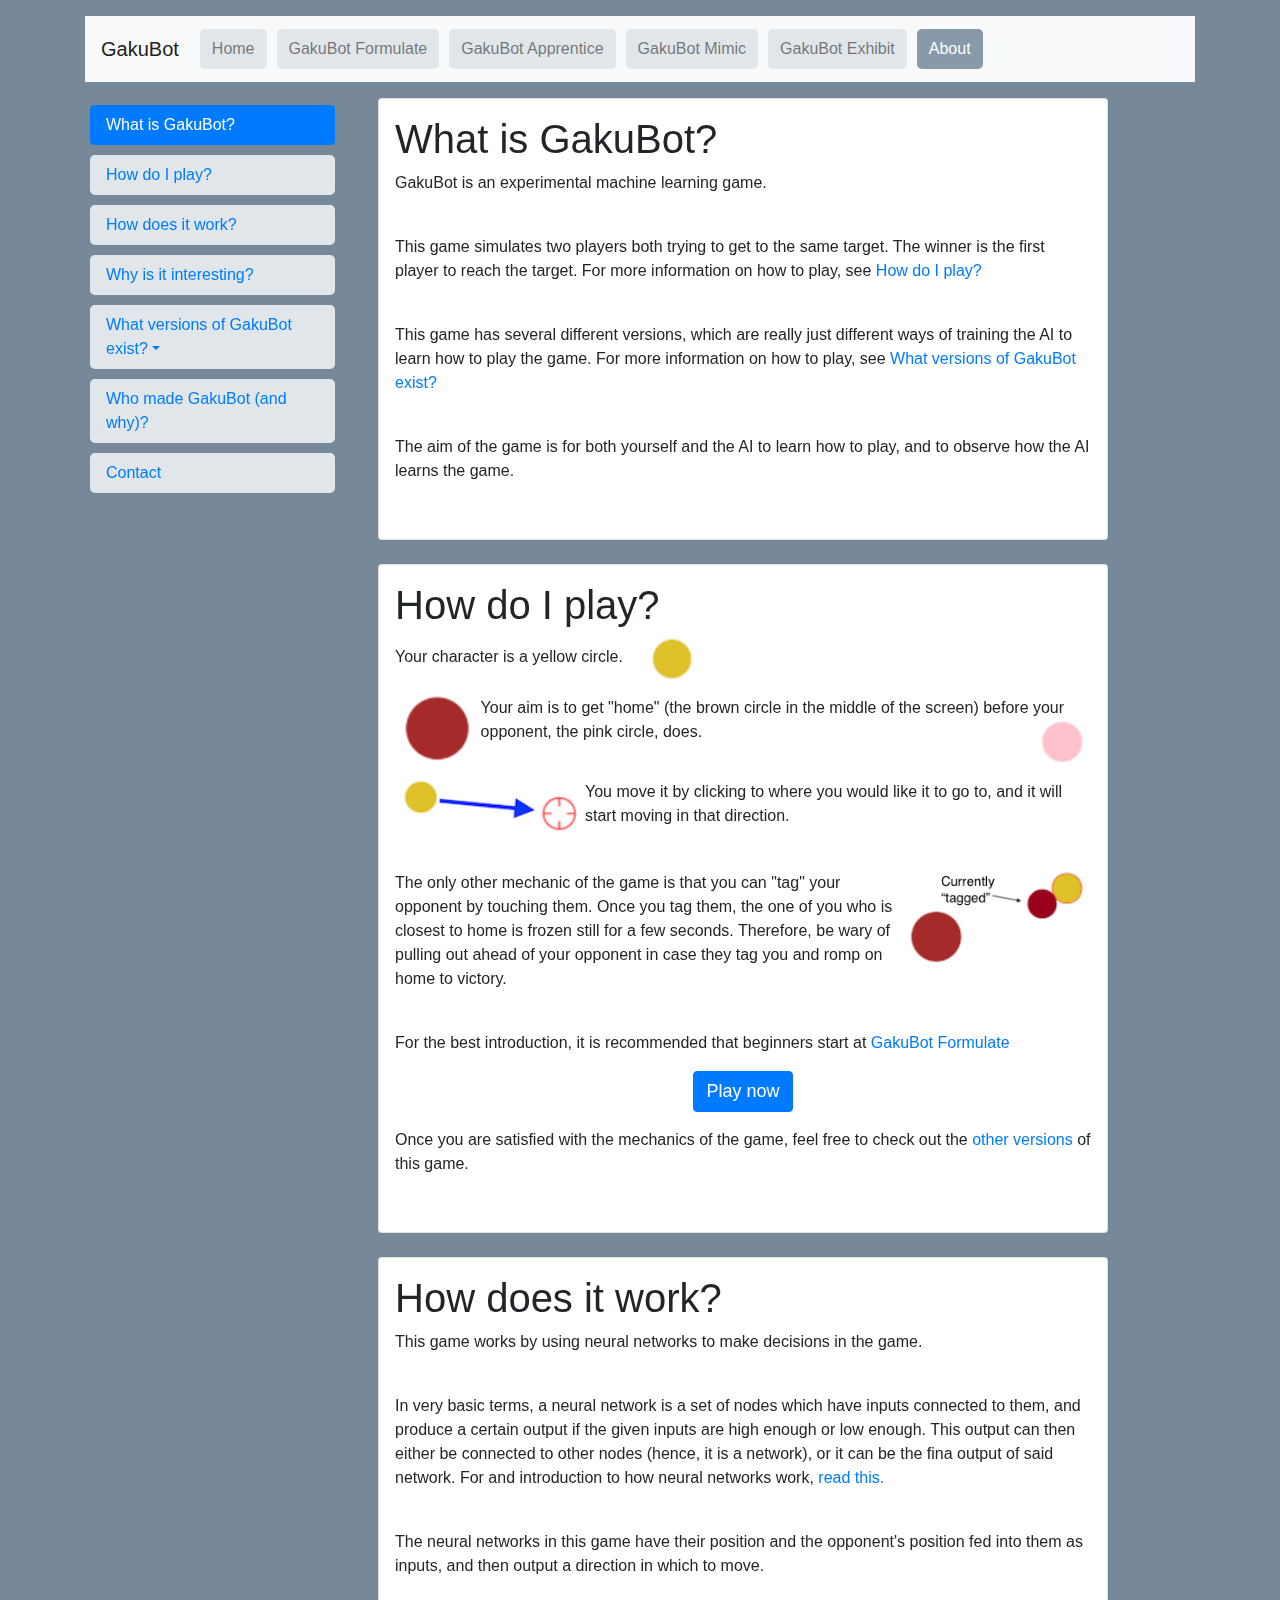
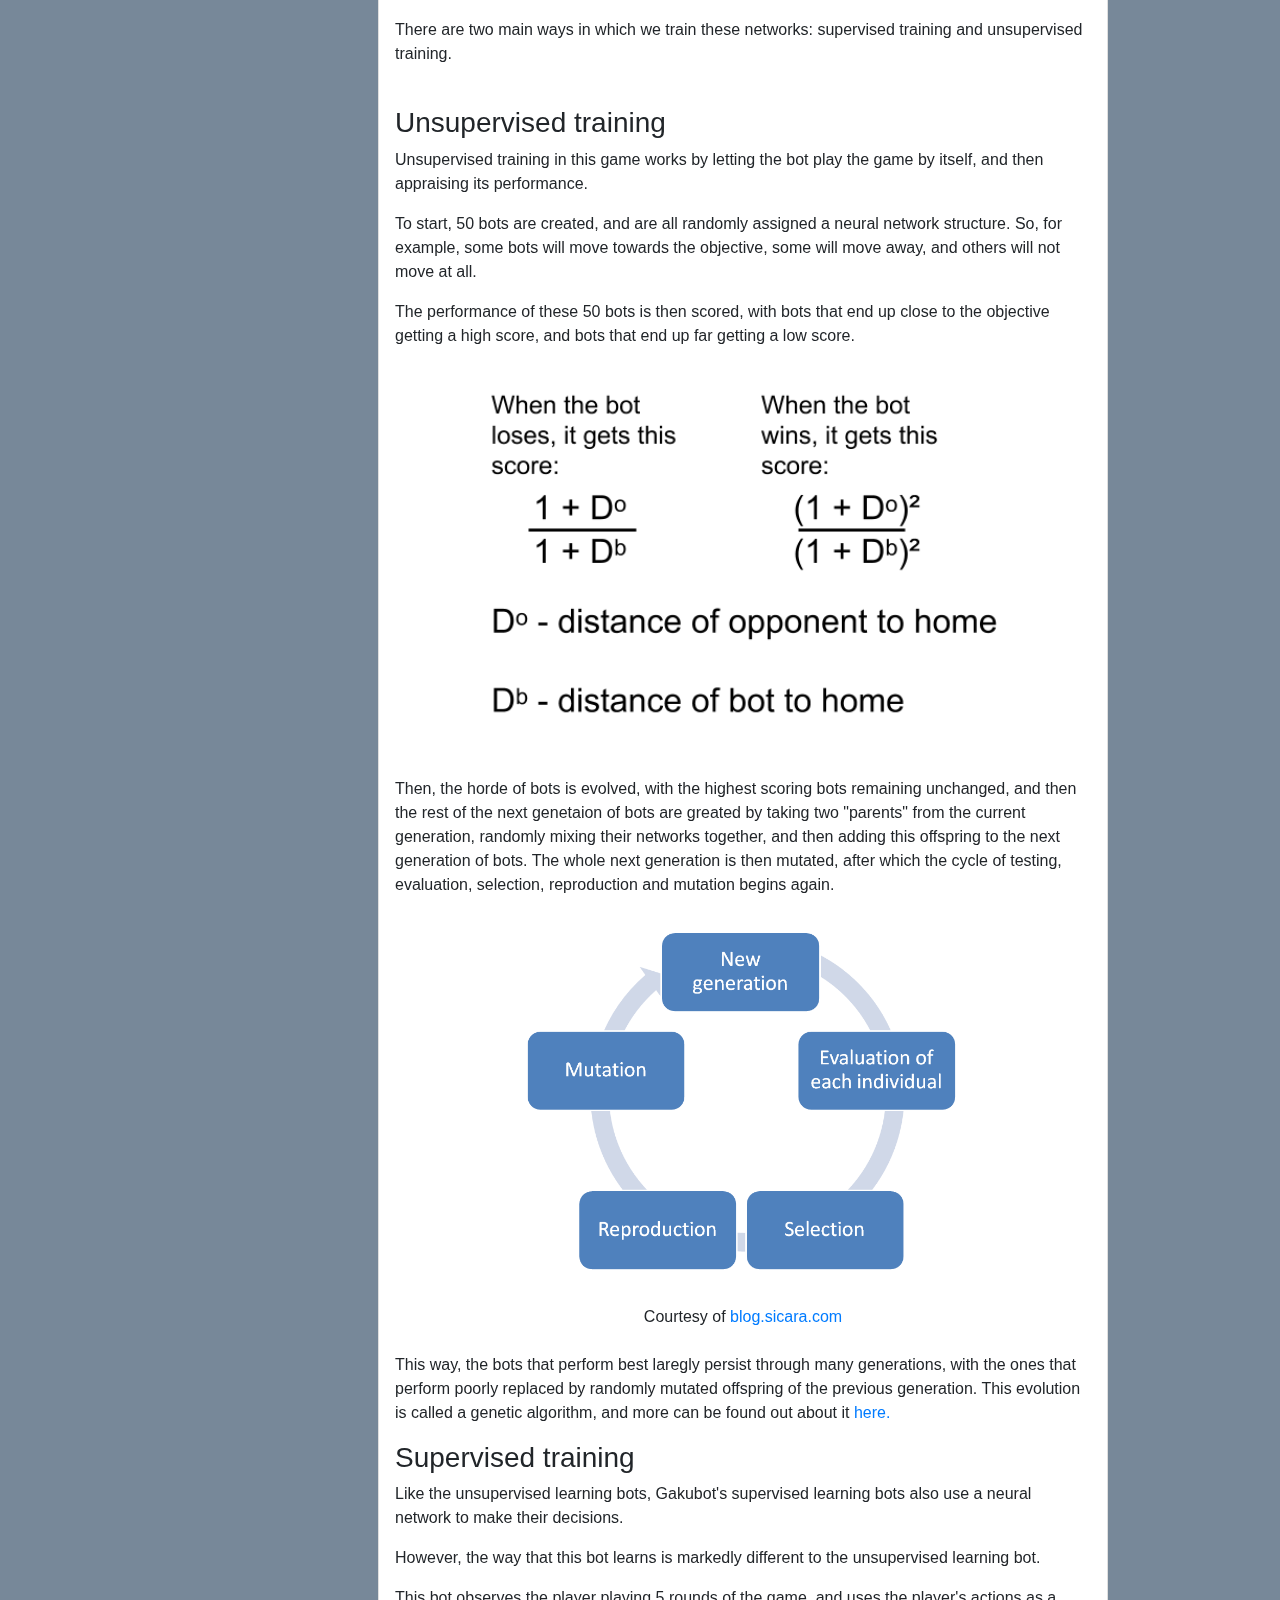
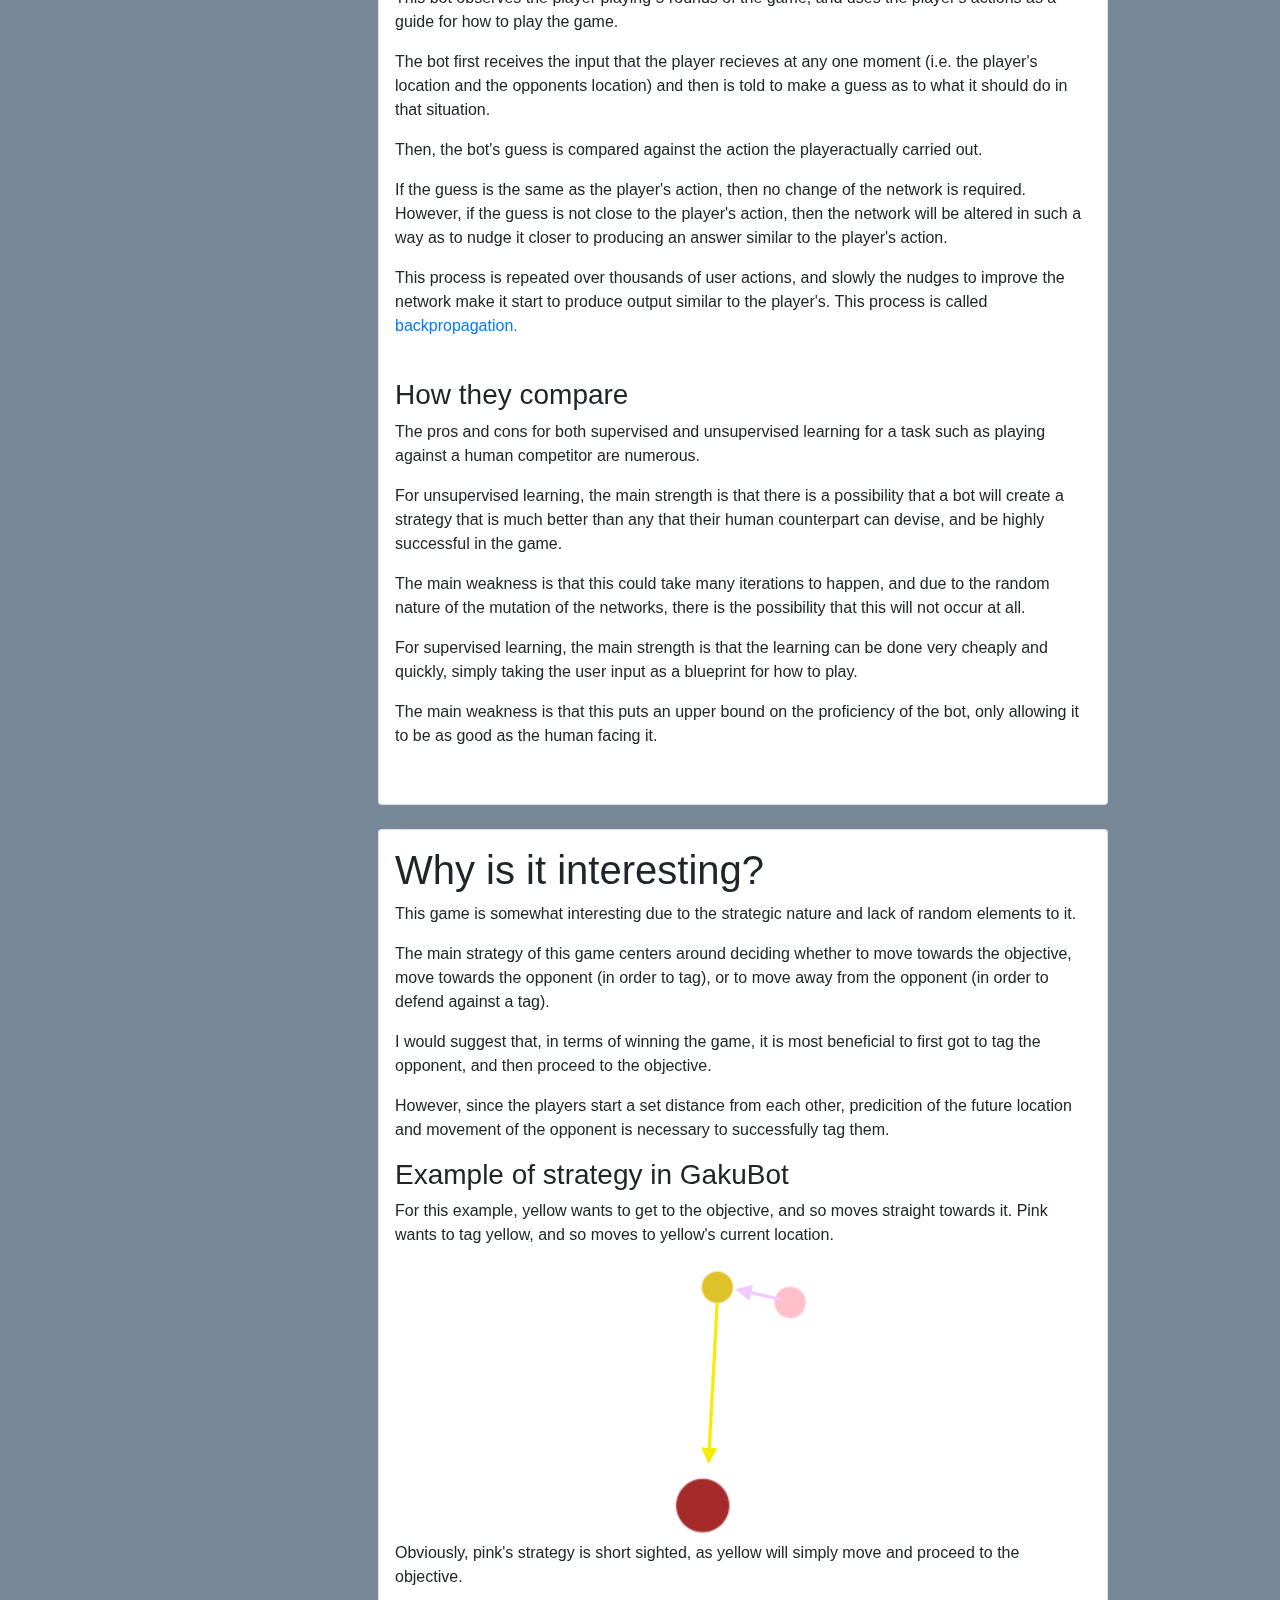
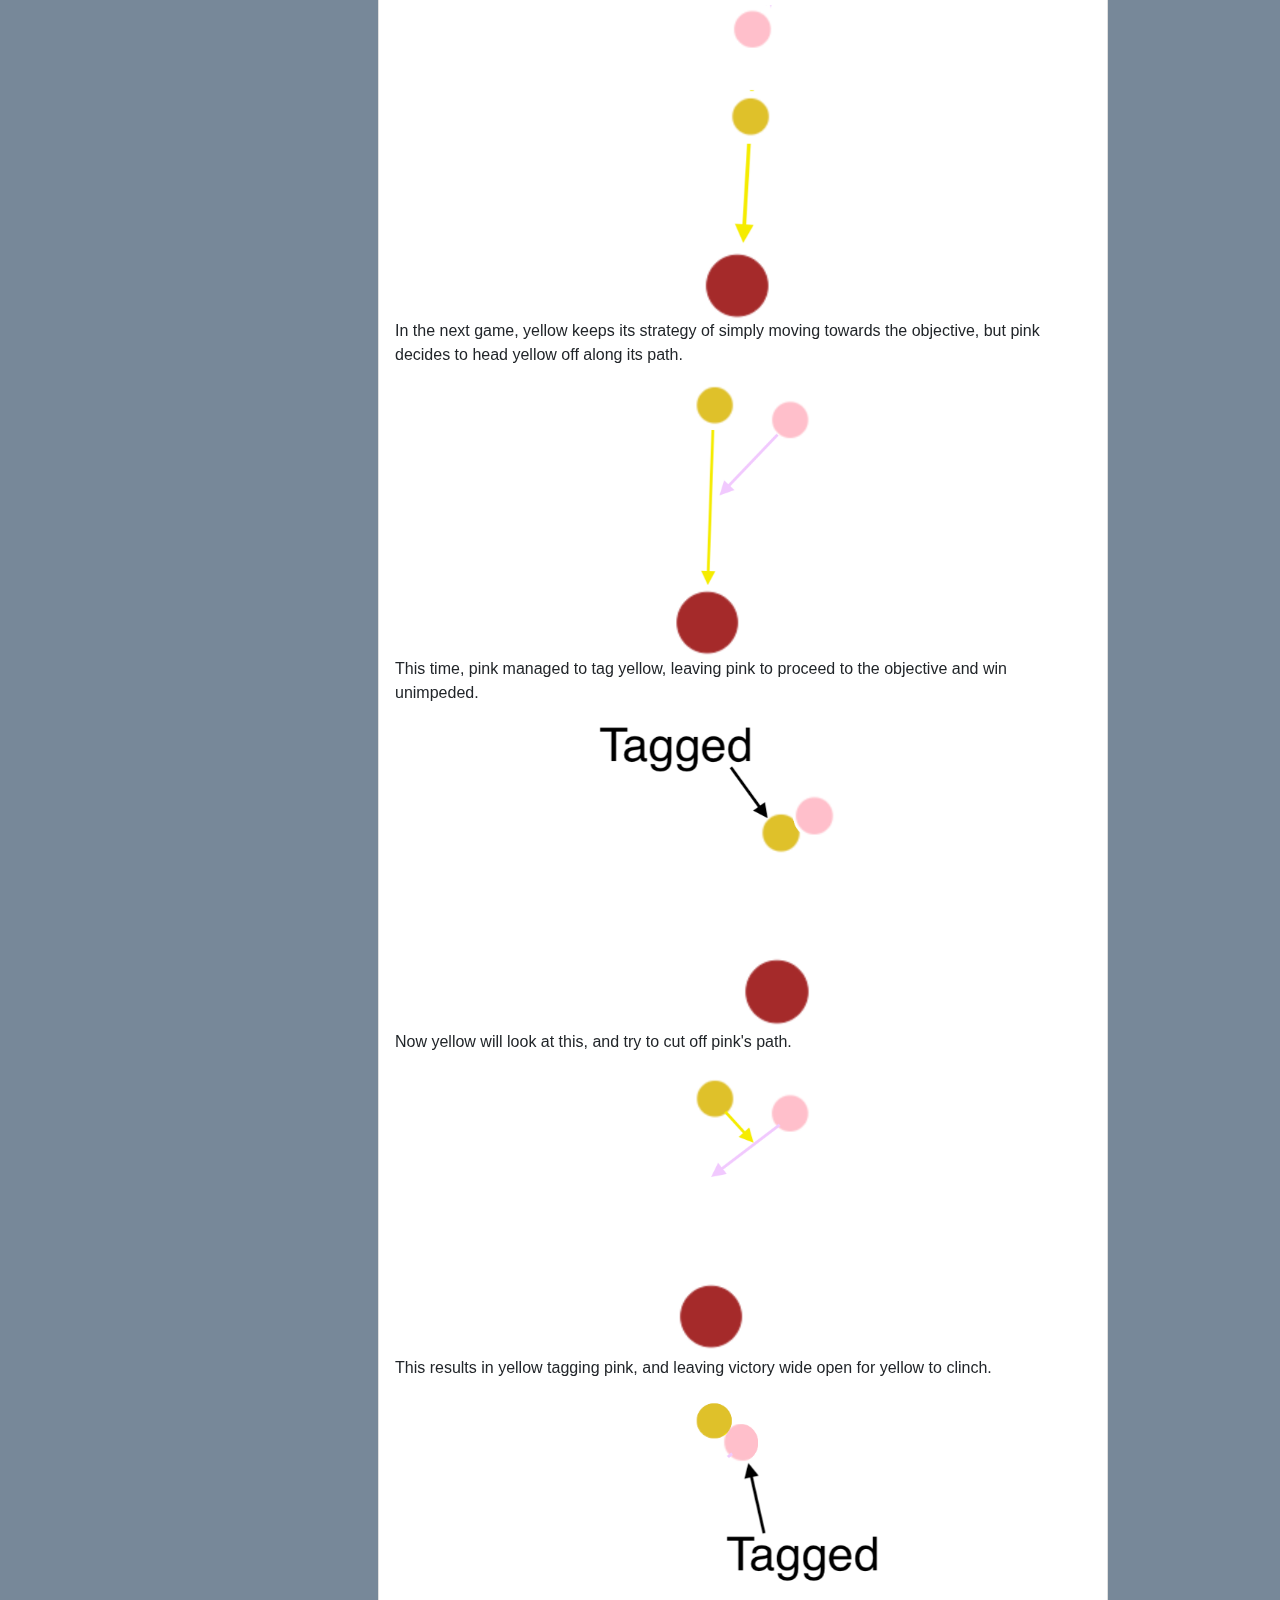
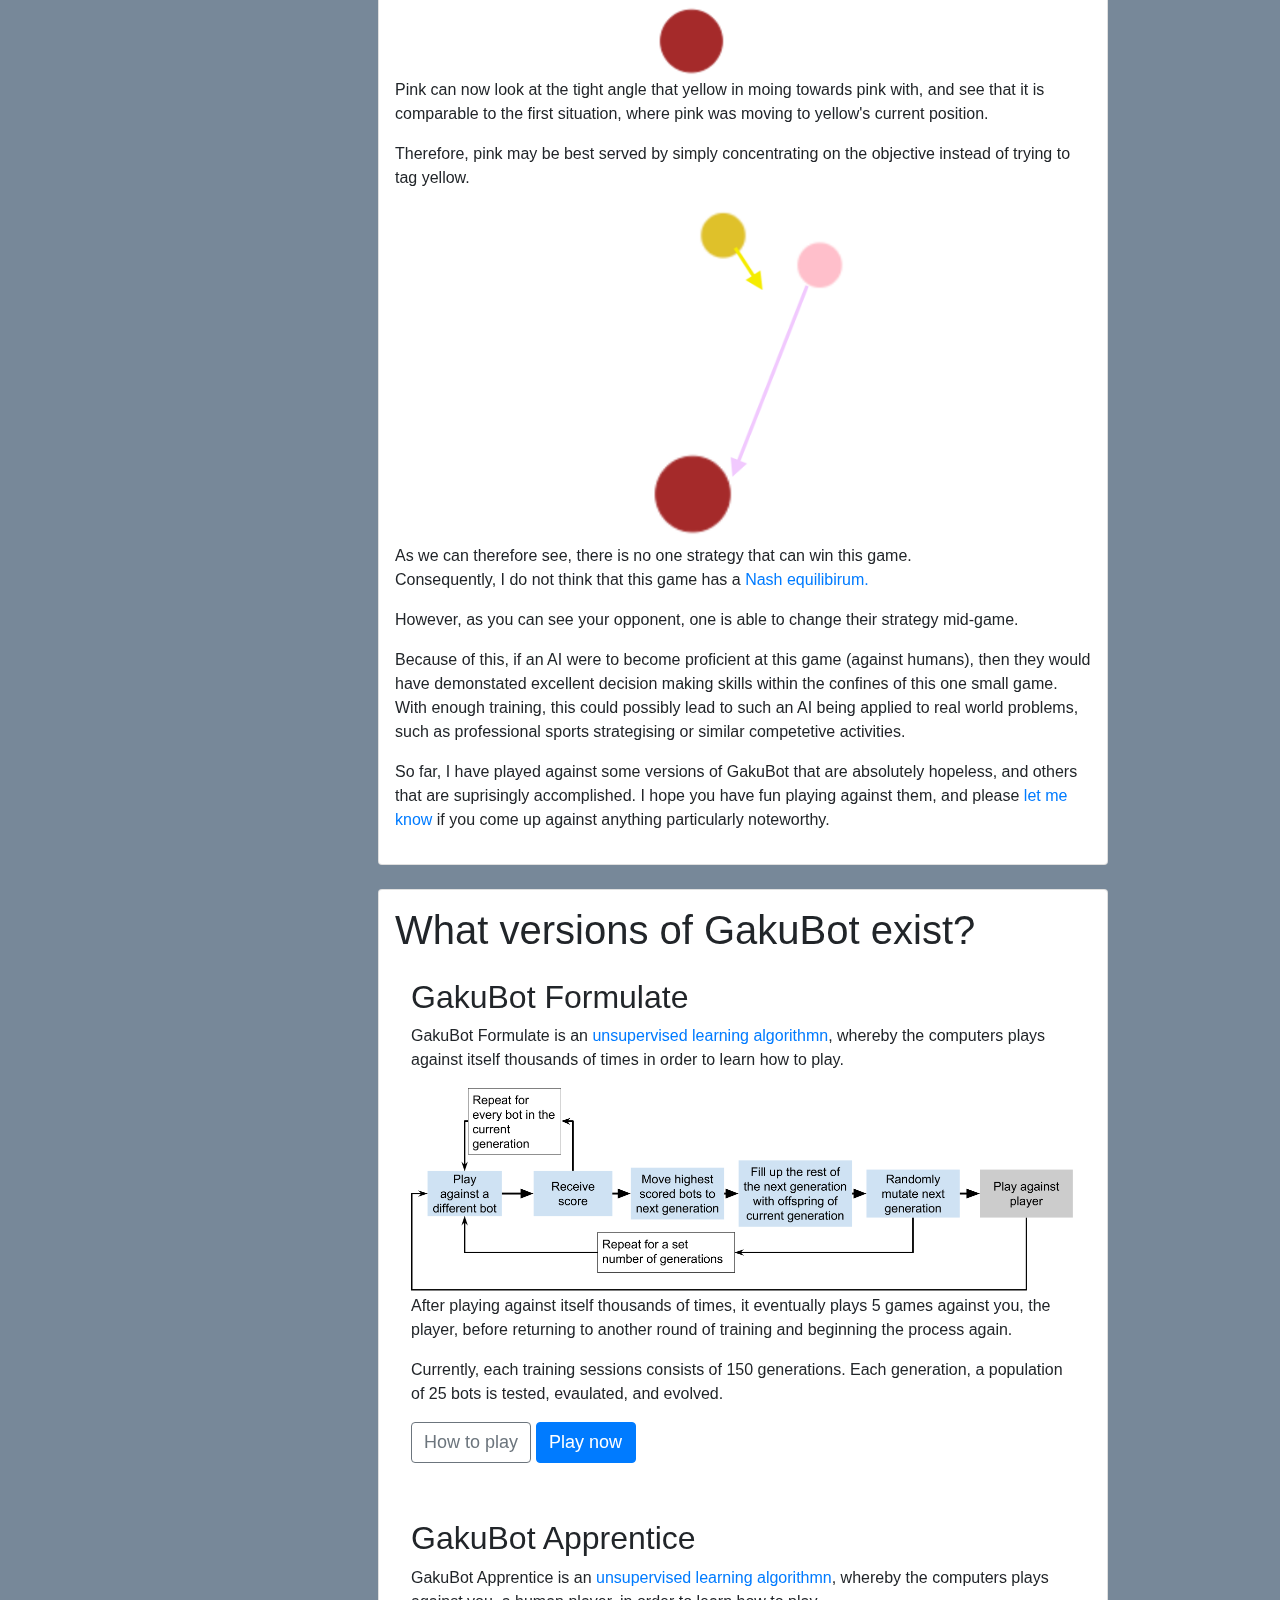
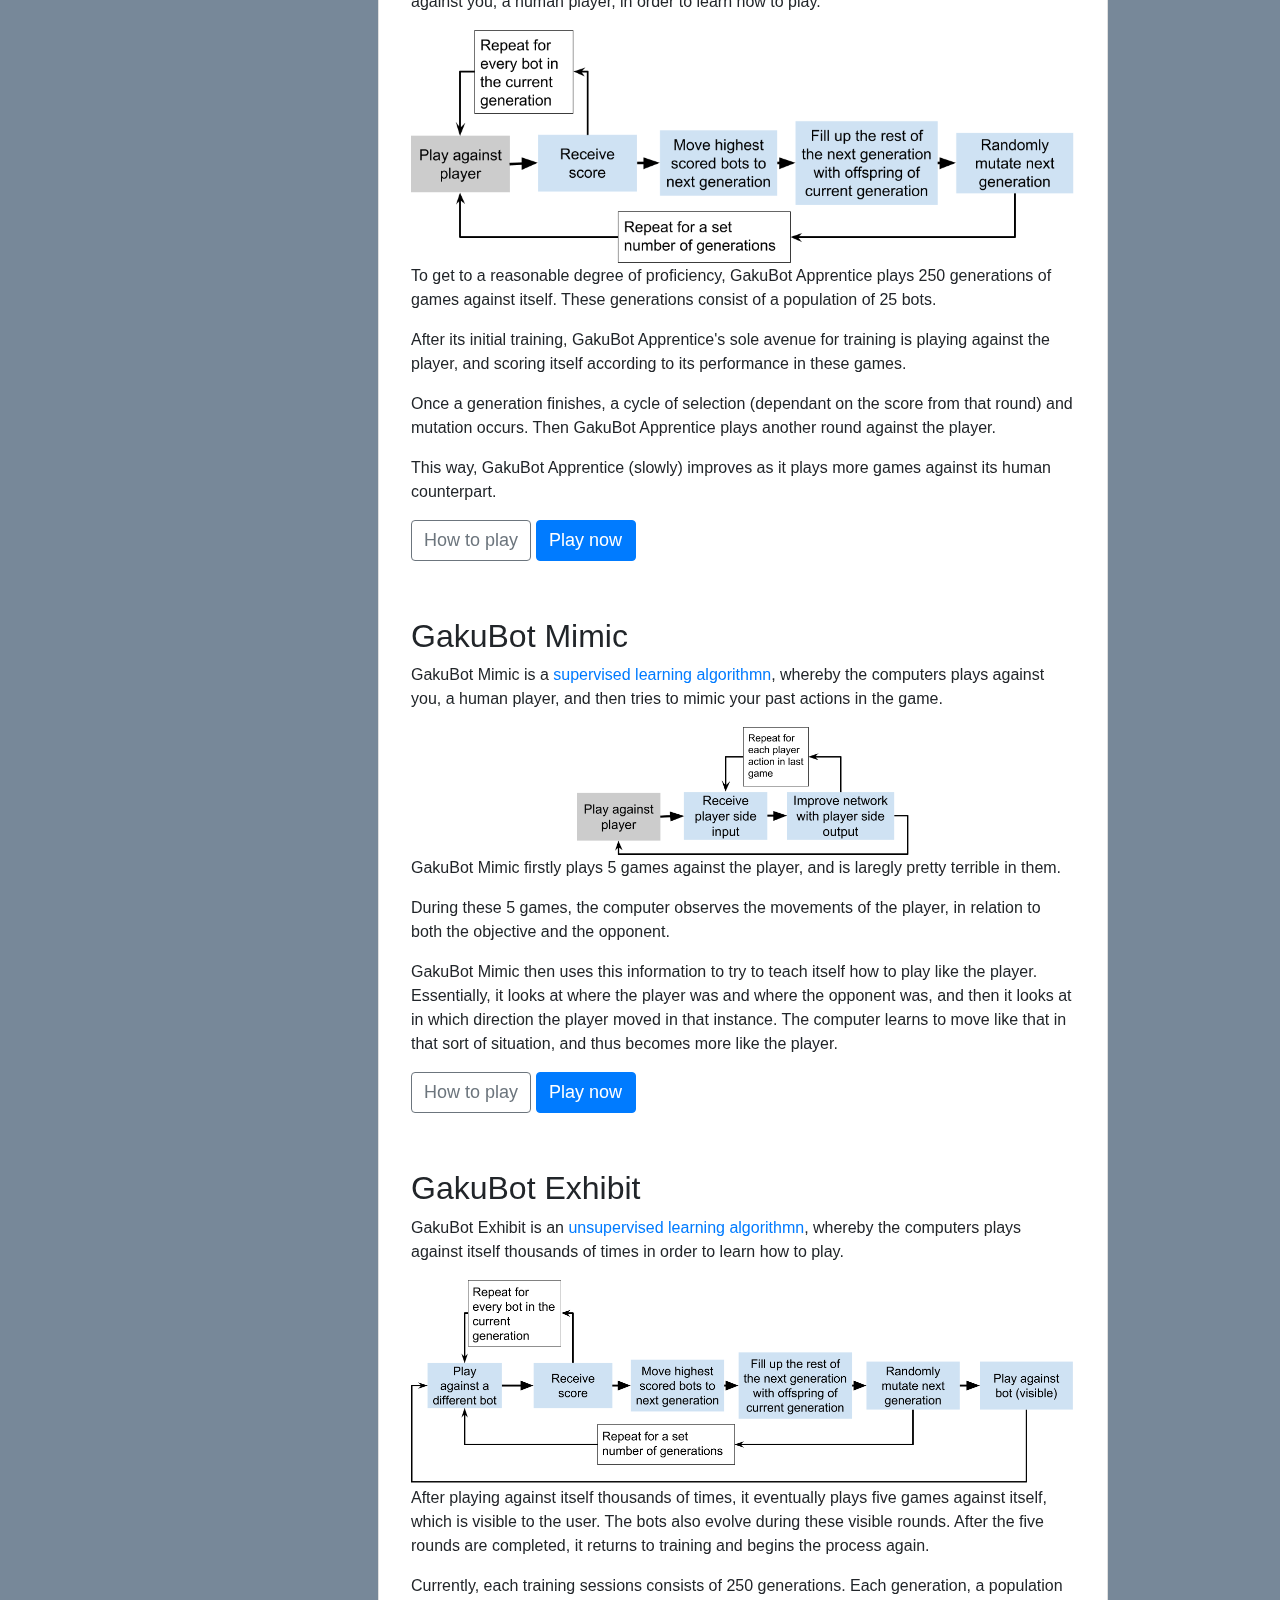
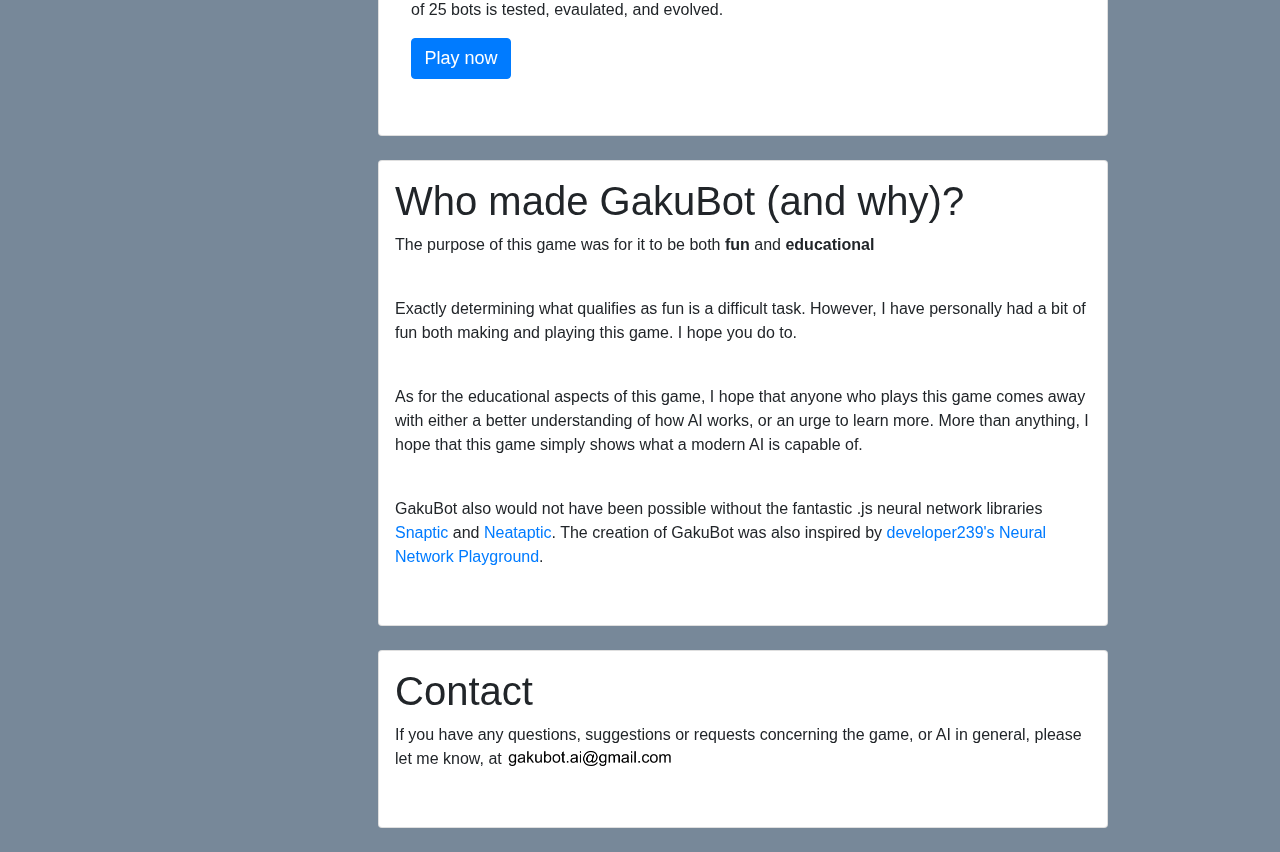
==== about.html @ 835c6d43 "Add files via upload" ====
<!DOCTYPE HTML>
<html>
<head>
  <meta http-equiv="Content-Type" content="text/html; charset=UTF-8"/>
  <title>Gakubot</title>

  <!--<link rel="stylesheet" href="style.css"/>-->
  <link rel="stylesheet" href="https://stackpath.bootstrapcdn.com/bootstrap/4.1.0/css/bootstrap.min.css">
  <link rel="stylesheet" href="css/main.css">
  <meta name="viewport" content="width=device-width, initial-scale=1">
  <style>

  body {
    position: relative;
  }
  ul.nav-pills {
    top: 100px;
    position: sticky;
  }

  .width-10{
    width:10%;
  }

  .width-20{
    width:20%;
  }

  .width-35{
    width:35%;
  }

  .width-12{
    width:12%;
  }

  .width-30{
    width:30%;
  }

  .width-6{
    width:6%;
  }

  @media screen and (max-width: 768px) {
    #scrollspy{
      display: none;
    }

    #about-contents{
      min-width: 95% !important;
      display: block;
      margin-left: 2.5% !important;
    }
  }

  </style>
  <script></script>
</head>
<body data-spy="scroll" data-target="#scrollspy" data-offset="100">
  <div class="container my-3">
    <nav class="navbar navbar-expand-lg navbar-light bg-light">
      <a class="navbar-brand" href="index.html">GakuBot</a>
      <button class="navbar-toggler" type="button" data-toggle="collapse" data-target="#navbarNav" aria-controls="navbarNav" aria-expanded="false" aria-label="Toggle navigation">
        <span class="navbar-toggler-icon"></span>
      </button>
      <div class="collapse navbar-collapse" id="navbarNav">
        <ul class="navbar-nav">
          <li class="nav-item">
            <a class="nav-link" href="index.html">Home</a>
          </li>
          <li class="nav-item">
            <a class="nav-link" href="formulate/formulate.html">GakuBot Formulate</a>
          </li>
          <li class="nav-item">
            <a class="nav-link" href="apprentice/apprentice.html">GakuBot Apprentice</a>
          </li>
          <li class="nav-item">
            <a class="nav-link" href="mimic/mimic.html">GakuBot Mimic</a>
          </li>
          <li class="nav-item">
            <a class="nav-link" href="exhibit/exhibit.html">GakuBot Exhibit</a>
          </li>
          <li class="nav-item active">
            <a class="nav-link" href="about.html">About <span class="sr-only">(current)</span></a>
          </li>
        </ul>
      </div>
    </nav>
  </div>

<div class="container">
  <div class="row">
    <nav class="col-sm-3 col-3" id="scrollspy">
      <ul class="nav nav-pills flex-column">
        <li class="nav-item p-0">
          <a class="nav-link active" href="#what-is-gakubot">What is GakuBot?</a>
        </li>
        <li class="nav-item p-0">
          <a class="nav-link" href="#how-do-i-play">How do I play?</a>
        </li>
        <li class="nav-item p-0">
          <a class="nav-link" href="#how-does-it-work">How does it work?</a>
        </li>
        <li class="nav-item p-0">
          <a class="nav-link" href="#why-is-it-interesting">Why is it interesting?</a>
        </li>
        <li class="nav-item p-0 dropdown">
          <a class="nav-link dropdown-toggle" data-toggle="dropdown" href="#">What versions of GakuBot exist?</a>
          <div class="dropdown-menu">
            <a class="dropdown-item" href="#gb-formulate">GakuBot Formulate</a>
            <a class="dropdown-item" href="#gb-apprentice">GakuBot Apprentice</a>
            <a class="dropdown-item" href="#gb-mimic">GakuBot Mimic</a>
            <a class="dropdown-item" href="#gb-exhibit">GakuBot Exhibit</a>
          </div>
        </li>
        <li class="nav-item p-0">
          <a class="nav-link" href="#who-made-gakubot">Who made GakuBot (and why)?</a>
        </li>
        <li class="nav-item p-0">
          <a class="nav-link" href="#contact">Contact</a>
        </li>
      </ul>
    </nav>
    <div class="col-sm-8 col-8 ml-2" id="about-contents">
      <div id="what-is-gakubot" class="card mb-4 p-3">
        <h1>What is GakuBot?</h1>
        <p>GakuBot is an experimental machine learning game.</p><br>
        <p>This game simulates two players both trying to get to the same target. The winner is the first player to reach the target. For more information on how to play, see <a href="#how-do-i-play">How do I play?</a></p><br>
        <p>This game has several different versions, which are really just different ways of training the AI to learn how to play the game. For more information on how to play, see <a href="#versions">What versions of GakuBot exist?</a></p><br>
        <p>The aim of the game is for both yourself and the AI to learn how to play, and to observe how the AI learns the game. </p><br>
      </div>
      <div id="how-do-i-play" class="card mb-4 p-3">
        <h1>How do I play?</h1>
        <p>Your character is a yellow circle. <img class="mx-4 width-6" src="images/player.png" alt="What you look like"></p>
        <p><img class="float-left mx-2 width-10" src="images/home.png" alt="What your objective looks like">Your aim is to get "home" (the brown circle in the middle of the screen) before your opponent, the pink circle, does.<img class="float-right mx-2 width-6" src="images/opponent.png" alt="What your opponent looks like"></p>
        <p><img class="float-left mx-2 w-25" src="images/movement.png" alt="How you move in the game">You move it by clicking to where you would like it to go to, and it will start moving in that direction.</p><br>
        <p><img class="float-right mx-2 w-25" src="images/tagged.png" alt="What 'tagging' looks like">The only other mechanic of the game is that you can "tag" your opponent by touching them. Once you tag them, the one of you who is closest to home is frozen still for a few seconds. Therefore, be wary of pulling out ahead of your opponent in case they tag you and romp on home to victory.</p><br>
        <p>For the best introduction, it is recommended that beginners start at <a href="formulate/formulate.html">GakuBot Formulate</a></p>
        <p class="text-center"><a href="formulate/formulate.html" class="btn btn-primary">Play now</a></p>
        <p>Once you are satisfied with the mechanics of the game, feel free to check out the <a href="#versions">other versions</a> of this game.</p><br>
      </div>
      <div id="how-does-it-work" class="card mb-4 p-3">
        <h1>How does it work?</h1>
        <p>This game works by using neural networks to make decisions in the game.</p><br>
        <p>In very basic terms, a neural network is a set of nodes which have inputs connected to them, and produce a certain output if the given inputs are high enough or low enough. This output can then either be connected to other nodes (hence, it is a network), or it can be the fina output of said network. For and introduction to how neural networks work, <a href="https://ujjwalkarn.me/2016/08/09/quick-intro-neural-networks/">read this.</a></p><br>
        <p>The neural networks in this game have their position and the opponent's position fed into them as inputs, and then output a direction in which to move.</p><br>
        <p>There are two main ways in which we train these networks: supervised training and unsupervised training.</p><br>
        <h3 id="unsupervised-learning">Unsupervised training</h3>
        <p>Unsupervised training in this game works by letting the bot play the game by itself, and then appraising its performance.</p>
        <p>To start, 50 bots are created, and are all randomly assigned a neural network structure. So, for example, some bots will move towards the objective, some will move away, and others will not move at all.</p>
        <p>The performance of these 50 bots is then scored, with bots that end up close to the objective getting a high score, and bots that end up far getting a low score.</p>
        <div class="m-auto w-100 my-3"><div class="w-75 text-center m-auto my-3" ><img class="w-100 my-3 mb-5" src="images/score.png" alt="How the bots are scored"></div></div>
        <p>Then, the horde of bots is evolved, with the highest scoring bots remaining unchanged, and then the rest of the next genetaion of bots are greated by taking two "parents" from the current generation, randomly mixing their networks together, and then adding this offspring to the next generation of bots. The whole next generation is then mutated, after which the cycle of testing, evaluation, selection, reproduction and mutation begins again.</p>
        <div class="m-auto w-100"><div class="m-auto w-75 text-center font-weight-light" ><img class="w-100" src="images/genetic.png" alt="The cycle of a genetic algorithm">Courtesy of <a href="https://blog.sicara.com/getting-started-genetic-algorithms-python-tutorial-81ffa1dd72f9">blog.sicara.com</a></div></div><br>
        <p>This way, the bots that perform best laregly persist through many generations, with the ones that perform poorly replaced by randomly mutated offspring of the previous generation. This evolution is called a genetic algorithm, and more can be found out about it <a href="https://blog.sicara.com/getting-started-genetic-algorithms-python-tutorial-81ffa1dd72f9">here.</a></p>
        <h3 id="supervised-learning">Supervised training</h3>
        <p>Like the unsupervised learning bots, Gakubot's supervised learning bots also use a neural network to make their decisions.</p>
        <p>However, the way that this bot learns is markedly different to the unsupervised learning bot.</p>
        <p>This bot observes the player playing 5 rounds of the game, and uses the player's actions as a guide for how to play the game.</p>
        <p>The bot first receives the input that the player recieves at any one moment (i.e. the player's location and the opponents location) and then is told to make a guess as to what it should do in that situation.</p>
        <p>Then, the bot's guess is compared against the action the playeractually carried out.</p>
        <p>If the guess is the same as the player's action, then no change of the network is required. However, if the guess is not close to the player's action, then the network will be altered in such a way as to nudge it closer to producing an answer similar to the player's action.</p>
        <p>This process is repeated over thousands of user actions, and slowly the nudges to improve the network make it start to produce output similar to the player's. This process is called <a href="https://brilliant.org/wiki/backpropagation/">backpropagation.</a></p><br>
        <h3>How they compare</h3>
        <p>The pros and cons for both supervised and unsupervised learning for a task such as playing against a human competitor are numerous.</p>
        <p>For unsupervised learning, the main strength is that there is a possibility that a bot will create a strategy that is much better than any that their human counterpart can devise, and be highly successful in the game.</p>
        <p>The main weakness is that this could take many iterations to happen, and due to the random nature of the mutation of the networks, there is the possibility that this will not occur at all.</p>
        <p>For supervised learning, the main strength is that the learning can be done very cheaply and quickly, simply taking the user input as a blueprint for how to play.</p>
        <p>The main weakness is that this puts an upper bound on the proficiency of the bot, only allowing it to be as good as the human facing it.</p><br>

      </div>
      <div id="why-is-it-interesting" class="card mb-4 p-3">
        <h1>Why is it interesting?</h1>
        <p>This game is somewhat interesting due to the strategic nature and lack of random elements to it.</p>
        <p>The main strategy of this game centers around deciding whether to move towards the objective, move towards the opponent (in order to tag), or to move away from the opponent (in order to defend against a tag).</p>
        <p>I would suggest that, in terms of winning the game, it is most beneficial to first got to tag the opponent, and then proceed to the objective.</p>
        <p>However, since the players start a set distance from each other, predicition of the future location and movement of the opponent is necessary to successfully tag them.</p>
        <h3>Example of strategy in GakuBot</h3>
        <p>For this example, yellow wants to get to the objective, and so moves straight towards it. Pink wants to tag yellow, and so moves to yellow's current location.</p>
        <div class="text-center">
          <img class="width-20" src="images/Example1.png" alt="Yellow goes to objective, pink goes to yellow's current position">
        </div>
        <p>Obviously, pink's strategy is short sighted, as yellow will simply move and proceed to the objective.</p>
        <div class="text-center">
          <img class="width-12" src="images/Example2.png" alt="Yellow wins">
        </div>
        <p>In the next game, yellow keeps its strategy of simply moving towards the objective, but pink decides to head yellow off along its path.</p>
        <div class="text-center">
          <img class="width-20" src="images/Example3.png" alt="Pink decides to head off yellow along its path to the objective">
        </div>
        <p>This time, pink managed to tag yellow, leaving pink to proceed to the objective and win unimpeded.</p>
        <div class="text-center">
          <img class="width-35" style="margin-left: -50px;" src="images/Example4.png" alt="Pink successfully tags yellow and is now in an excellent position to win">
        </div>
        <p>Now yellow will look at this, and try to cut off pink's path.</p>
        <div class="text-center">
          <img class="width-20" src="images/Example5.png" alt="Yellow decides to attack pink's path">
        </div>
        <p>This results in yellow tagging pink, and leaving victory wide open for yellow to clinch.</p>
        <div class="text-center">
          <img class="width-35" style="margin-right: -50px;" src="images/Example6.png" alt="Yellow tags pink">
        </div>
        <p>Pink can now look at the tight angle that yellow in moing towards pink with, and see that it is comparable to the first situation, where pink was moving to yellow's current position.</p>
        <p>Therefore, pink may be best served by simply concentrating on the objective instead of trying to tag yellow.</p>
        <div class="text-center">
          <img class="width-30" src="images/Example7.png" alt="Pink goes for the objective">
        </div>
        <p>As we can therefore see, there is no one strategy that can win this game.<br> Consequently, I do not think that this game has a <a href="https://www.economist.com/blogs/economist-explains/2016/09/economist-explains-economics">Nash equilibirum.</a></p>
        <p>However, as you can see your opponent, one is able to change their strategy mid-game.</p>
        <p>Because of this, if an AI were to become proficient at this game (against humans), then they would have demonstated excellent decision making skills within the confines of this one small game. With enough training, this could possibly lead to such an AI being applied to real world problems, such as professional sports strategising or similar competetive activities.</p>
        <p>So far, I have played against some versions of GakuBot that are absolutely hopeless, and others that are suprisingly accomplished. I hope you have fun playing against them, and please <a href="#contact">let me know</a> if you come up against anything particularly noteworthy.</p>
      </div>
      <div id="versions" class="card mb-4 p-3">
        <h1>What versions of GakuBot exist?</h1>
        <div id="gb-formulate" class="mb-4 p-3">
          <h2>GakuBot Formulate</h2>
          <p>GakuBot Formulate is an <a href="#unsupervised-learning">unsupervised learning algorithmn</a>, whereby the computers plays against itself thousands of times in order to learn how to play.</p>
          <img class="w-100" src="images/GBFormulate.png" alt="How GakuBot Formulate works">
          <p>After playing against itself thousands of times, it eventually plays 5 games against you, the player, before returning to another round of training and beginning the process again.</p>
          <p>Currently, each training sessions consists of 150 generations. Each generation, a population of 25 bots is tested, evaulated, and evolved.</p>
          <a href="#how-do-i-play" class="btn btn-outline-secondary">How to play</a>
          <a href="formulate/formulate.html" class="btn btn-primary">Play now</a>
        </div>
        <div id="gb-apprentice" class="mb-4 p-3">
          <h2>GakuBot Apprentice</h2>
          <p>GakuBot Apprentice is an <a href="#unsupervised-learning">unsupervised learning algorithmn</a>, whereby the computers plays against you, a human player, in order to learn how to play.</p>
          <img class="w-100" src="images/GBApprentice.png" alt="How GakuBot Apprentice works">
          <p>To get to a reasonable degree of proficiency, GakuBot Apprentice plays 250 generations of games against itself. These generations consist of a population of 25 bots.</p>
          <p>After its initial training, GakuBot Apprentice's sole avenue for training is playing against the player, and scoring itself according to its performance in these games.</p>
          <p>Once a generation finishes, a cycle of selection (dependant on the score from that round) and mutation occurs. Then GakuBot Apprentice plays another round against the player.</p>
          <p>This way, GakuBot Apprentice (slowly) improves as it plays more games against its human counterpart.</p>
          <a href="#how-do-i-play" class="btn btn-outline-secondary">How to play</a>
          <a href="apprentice/apprentice.html" class="btn btn-primary">Play now</a>
        </div>
        <div id="gb-mimic" class="mb-4 p-3">
          <h2>GakuBot Mimic</h2>
          <p>GakuBot Mimic is a <a href="#supervised-learning">supervised learning algorithmn</a>, whereby the computers plays against you, a human player, and then tries to mimic your past actions in the game.</p>
          <div class="w-50 m-auto"><img class="w-100" src="images/GBMimic.png" alt="How GakuBot Mimic works"></div>
          <p>GakuBot Mimic firstly plays 5 games against the player, and is laregly pretty terrible in them.</p>
          <p>During these 5 games, the computer observes the movements of the player, in relation to both the objective and the opponent.</p>
          <p>GakuBot Mimic then uses this information to try to teach itself how to play like the player. Essentially, it looks at where the player was and where the opponent was, and then it looks at in which direction the player moved in that instance. The computer learns to move like that in that sort of situation, and thus becomes more like the player.</p>
          <a href="#how-do-i-play" class="btn btn-outline-secondary">How to play</a>
          <a href="mimic/mimic.html" class="btn btn-primary">Play now</a>
        </div>
        <div id="gb-exhibit" class="mb-4 p-3">
          <h2>GakuBot Exhibit</h2>
          <p>GakuBot Exhibit is an <a href="#unsupervised-learning">unsupervised learning algorithmn</a>, whereby the computers plays against itself thousands of times in order to learn how to play.</p>
          <img class="w-100" src="images/GBExhibit.png" alt="How GakuBot Exhibit works">
          <p>After playing against itself thousands of times, it eventually plays five games against itself, which is visible to the user. The bots also evolve during these visible rounds. After the five rounds are completed, it returns to training and begins the process again.</p>
          <p>Currently, each training sessions consists of 250 generations. Each generation, a population of 25 bots is tested, evaulated, and evolved.</p>
          <a href="exhibit/exhibit.html" class="btn btn-primary">Play now</a>
        </div>
      </div>
      <div id="who-made-gakubot" class="card mb-4 p-3">
        <h1>Who made GakuBot (and why)?</h1>
        <p>The purpose of this game was for it to be both <span class="font-weight-bold">fun</span> and <span class="font-weight-bold">educational</span></p><br>
        <p>Exactly determining what qualifies as fun is a difficult task. However, I have personally had a bit of fun both making and playing this game. I hope you do to.</p><br>
        <p>As for the educational aspects of this game, I hope that anyone who plays this game comes away with either a better understanding of how AI works, or an urge to learn more. More than anything, I hope that this game simply shows what a modern AI is capable of.</p><br>
        <p>GakuBot also would not have been possible without the fantastic .js neural network libraries <a href="http://caza.la/synaptic/">Snaptic</a> and <a href="https://wagenaartje.github.io/neataptic/">Neataptic</a>. The creation of GakuBot was also inspired by <a href="https://github.com/developer239/neural-network-playground">developer239's Neural Network Playground</a>.</p><br>
      </div>
      <div id="contact" class="card mb-4 p-3">
        <h1>Contact</h1>
        <p>If you have any questions, suggestions or requests concerning the game, or AI in general, please let me know, at <img style="height:25px; margin-top: -3px;" src="images/email.png" alt="Contact email"></p><br>
      </div>
    </div>
  </div>
</div>

  <script src="https://code.jquery.com/jquery-3.3.1.slim.min.js"></script>
  <script src="https://cdnjs.cloudflare.com/ajax/libs/popper.js/1.14.0/umd/popper.min.js" integrity="sha384-cs/chFZiN24E4KMATLdqdvsezGxaGsi4hLGOzlXwp5UZB1LY//20VyM2taTB4QvJ" crossorigin="anonymous"></script>
  <script src="https://stackpath.bootstrapcdn.com/bootstrap/4.1.0/js/bootstrap.min.js" integrity="sha384-uefMccjFJAIv6A+rW+L4AHf99KvxDjWSu1z9VI8SKNVmz4sk7buKt/6v9KI65qnm" crossorigin="anonymous"></script>
</body>
</html>
---- css/main.css ----
body{
  padding:0;
  background-color:lightslategrey;
}

#cvs{
  border-style: solid;
  border-color: black;
  border-radius:5px;
}

#cvs, #canvas-container{
  width: 100%;
}

.card-body{
  max-height:95%;
  overflow: auto;
}

.card-text{
  overflow: auto;
}

.btn{
  min-width: 100px;
}

#canvas-container{
  overflow:hidden;
}

.btn,
.card-text{
  font-size: 18px;
}

.card-title{
  font-size: 22px;
}

#progress-button,
#progress-button-load,
#play-again-button,
#return-button{
  width: 45%;
}

.canvas-container{
  position: relative;
  display:block;
  margin:auto;
  height:400px;
  width:500px;
}

#cvs, #canvas-overlay{
  position: absolute;
}

#canvas-overlay{
  background-color: white;
  height:100%;
  width:100%;
}

.result-text{
  display: inline-block;
  padding: 5px;
  margin:0;
  border-radius:5px;
  width:50%;
}

.result-bar{
  display: inline-block;
  padding: 5px;
  margin:0;
  height:20px;
  border-radius:5px;
}

#post-game-results-won-bar{
  background-color: #00ba5d;
}

#post-game-results-lost-bar{
  margin-left: -10px;
  background-color: #e24848;
}

.under-game-button{
  min-width:160px;
}

li.nav-item{
  border-radius: 5px;
  background-color: #e1e6ea;
  margin: 5px;
  padding-left: 4px;
  padding-right: 4px;
}

li.nav-item.active{
  background-color: #8899aa;
}

li.nav-item.active a.nav-link{
  color: white !important;
}
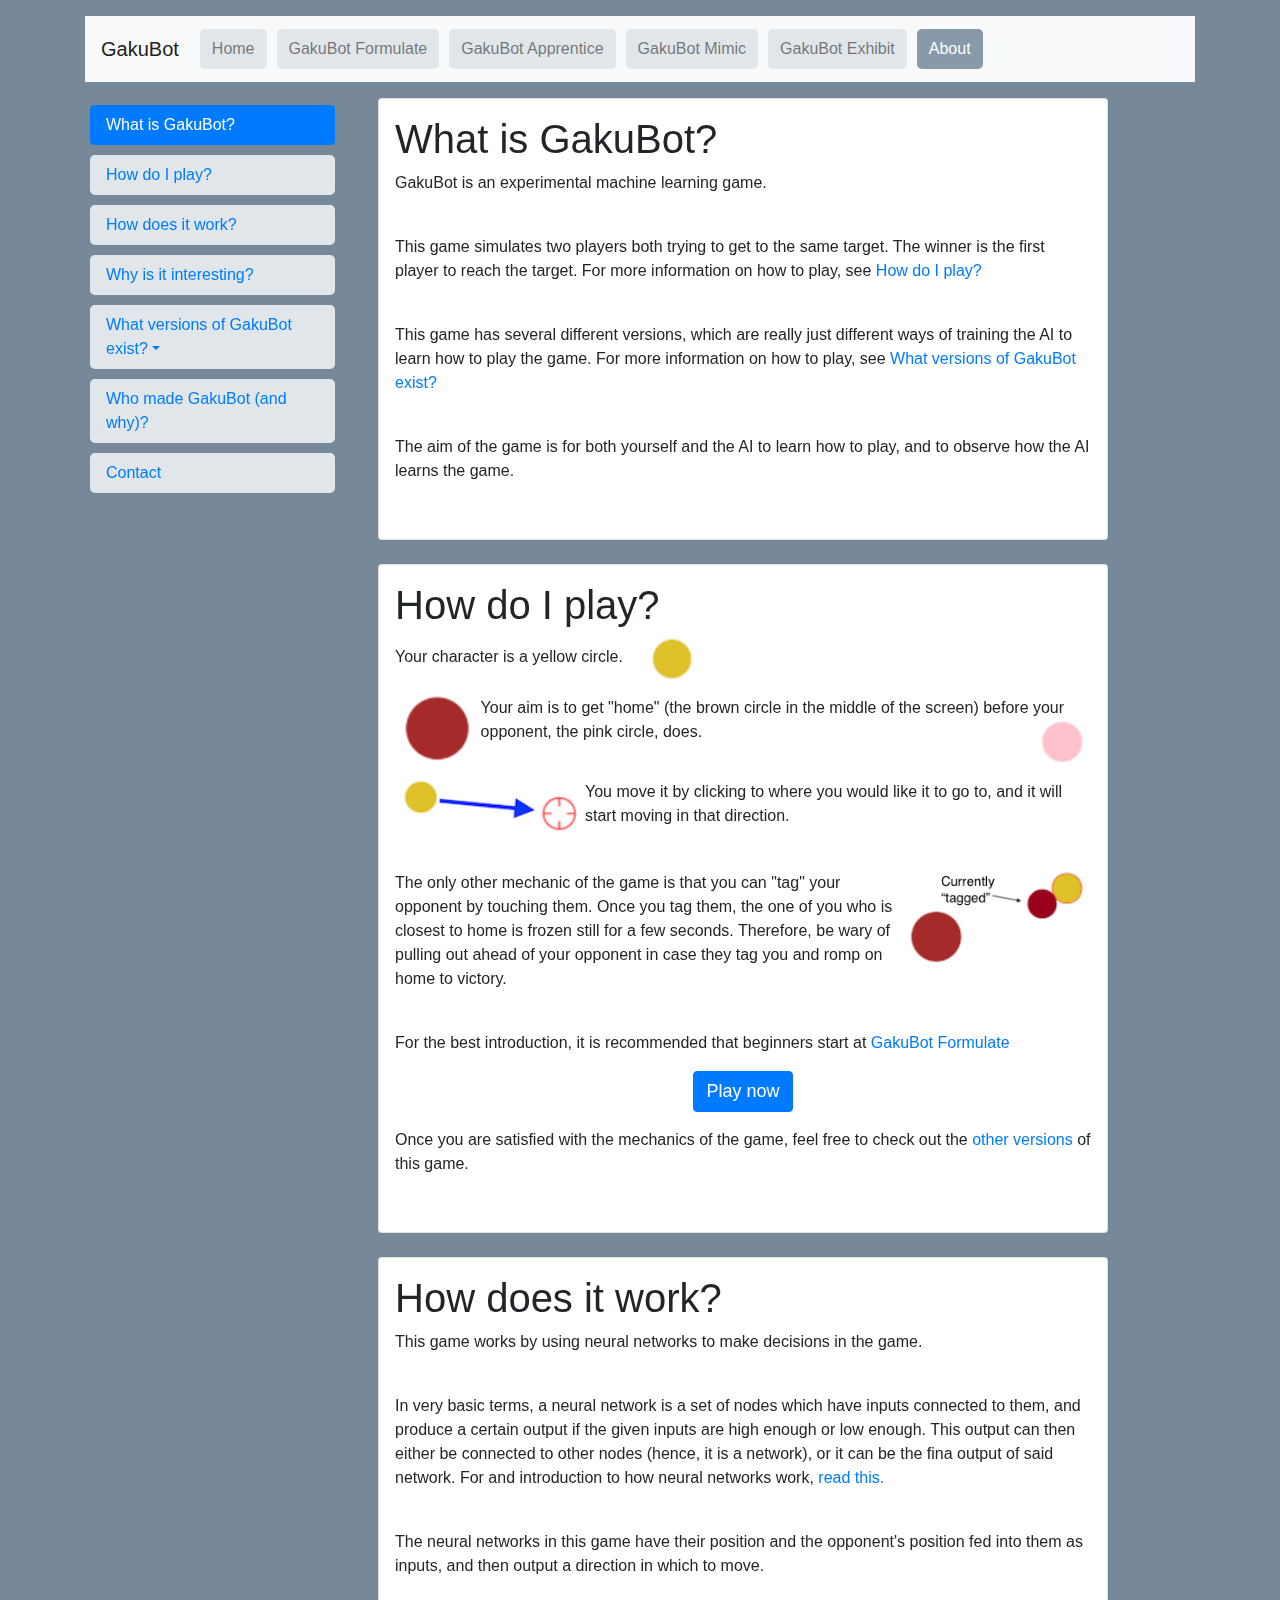
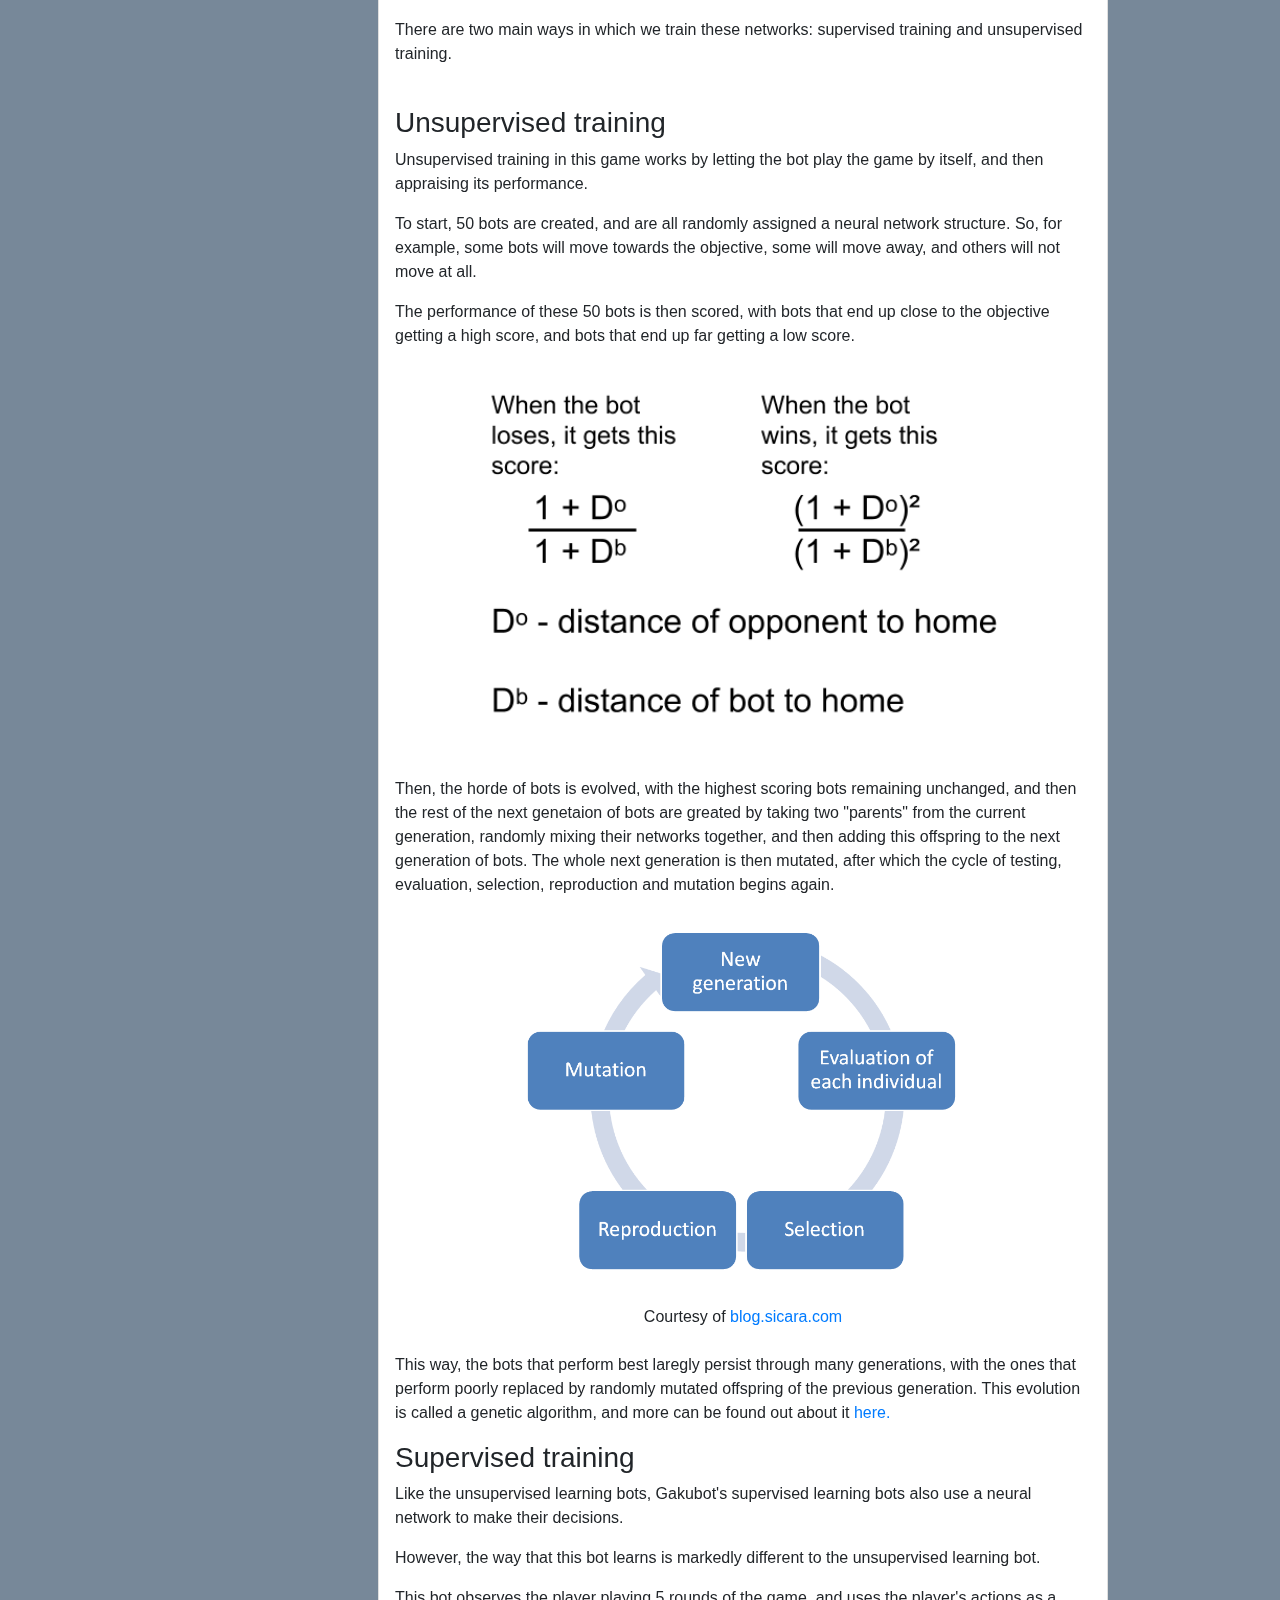
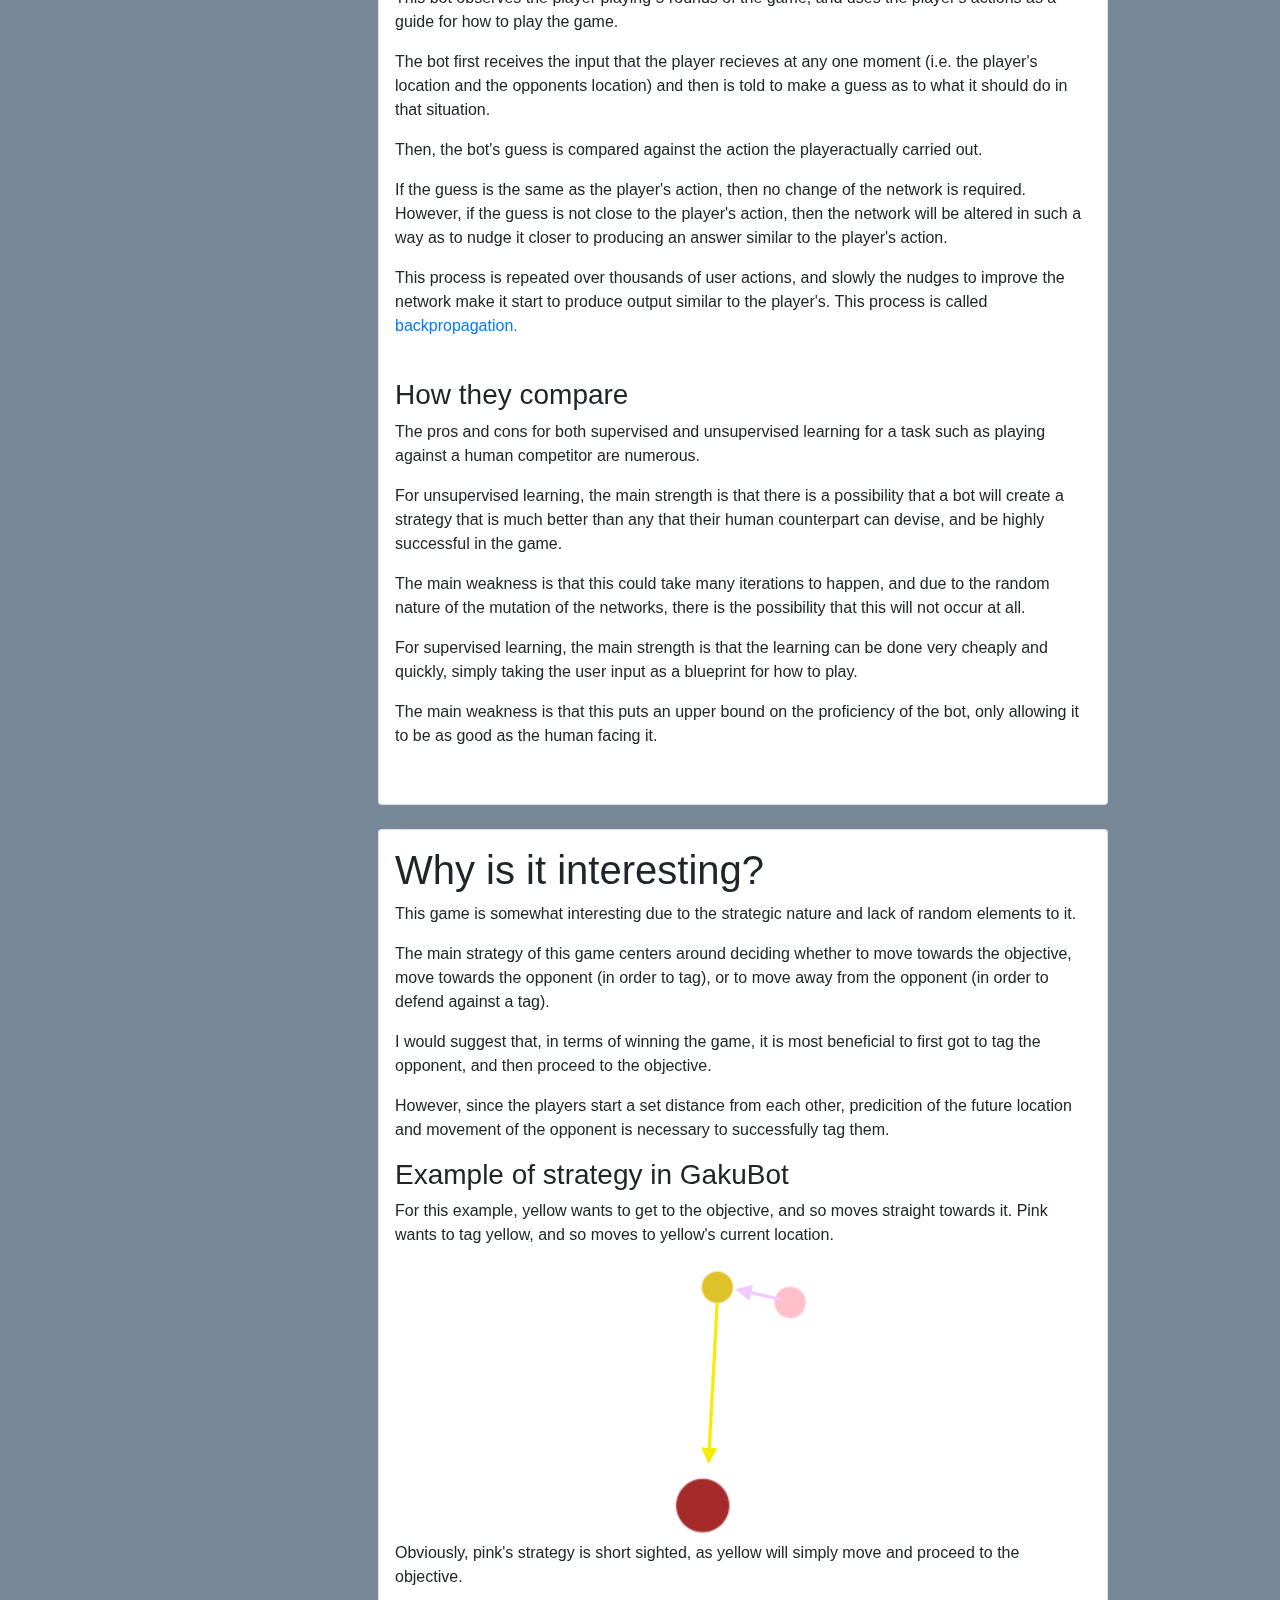
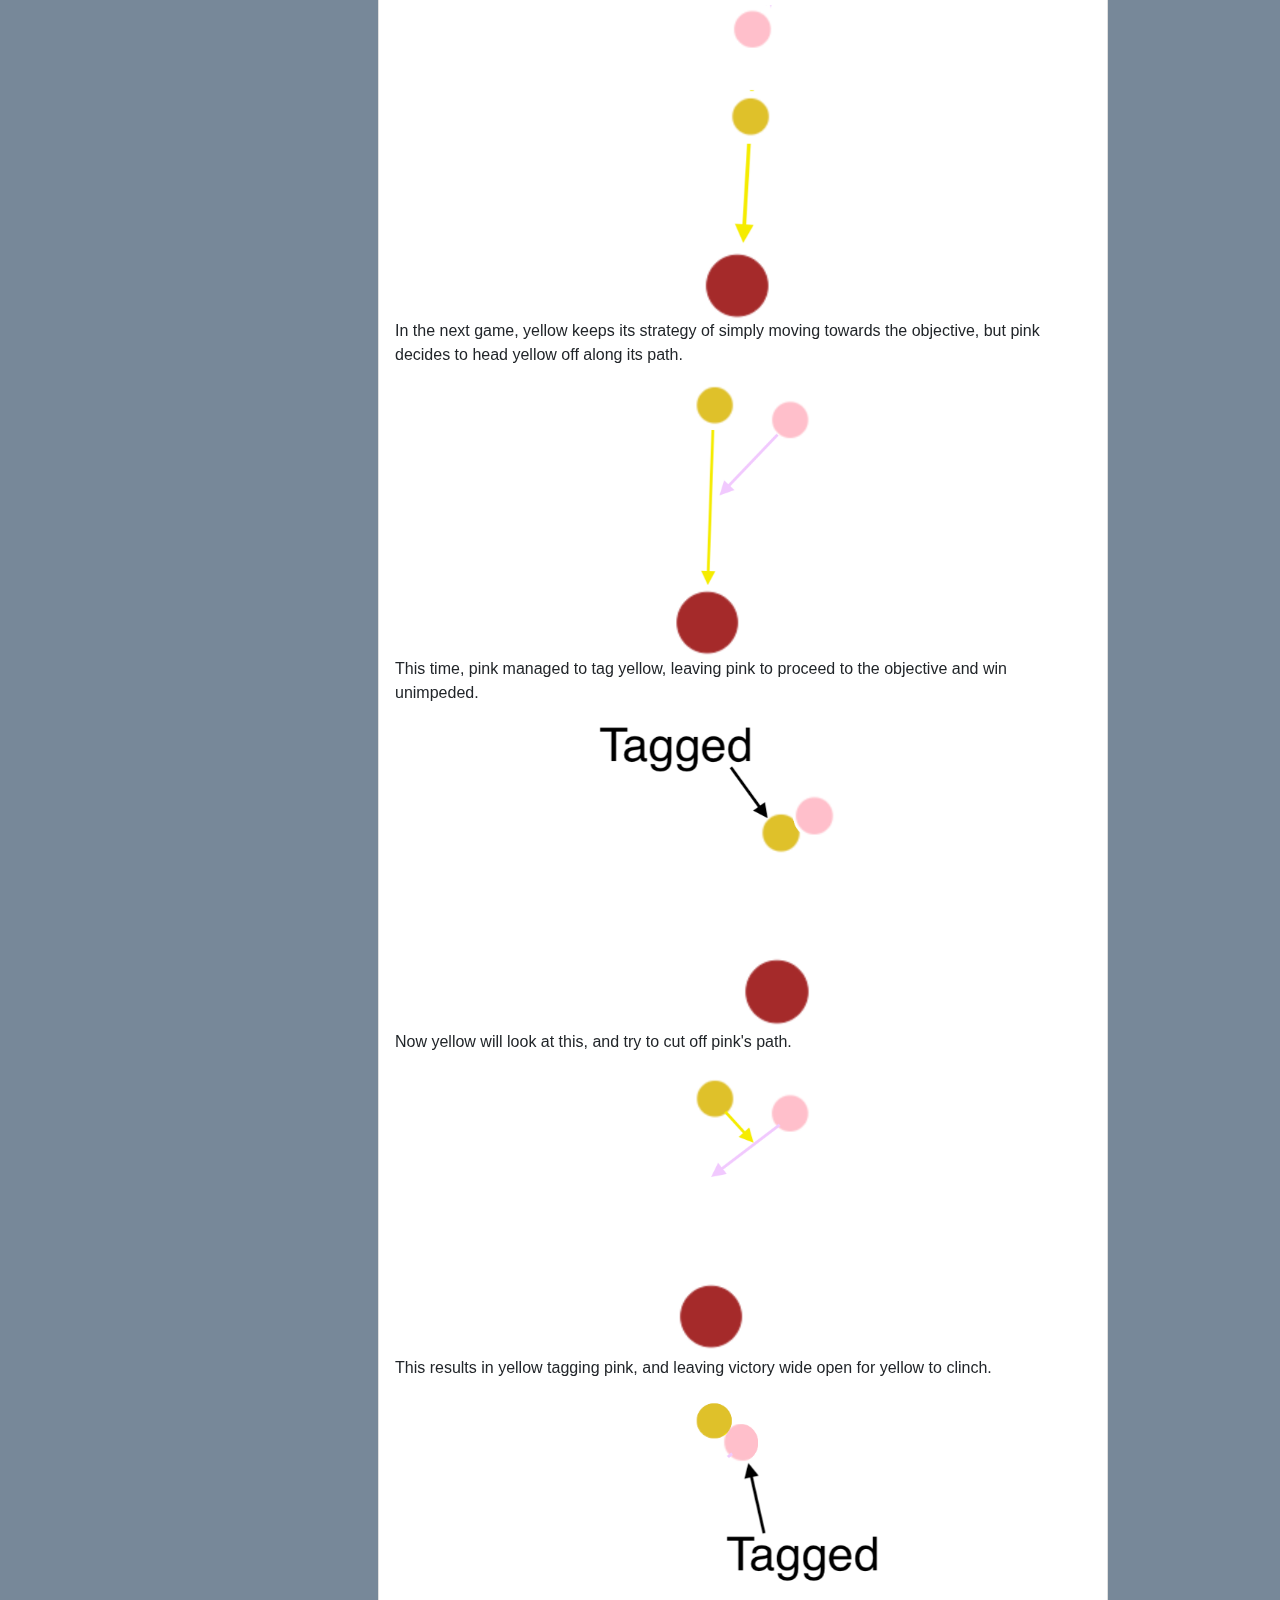
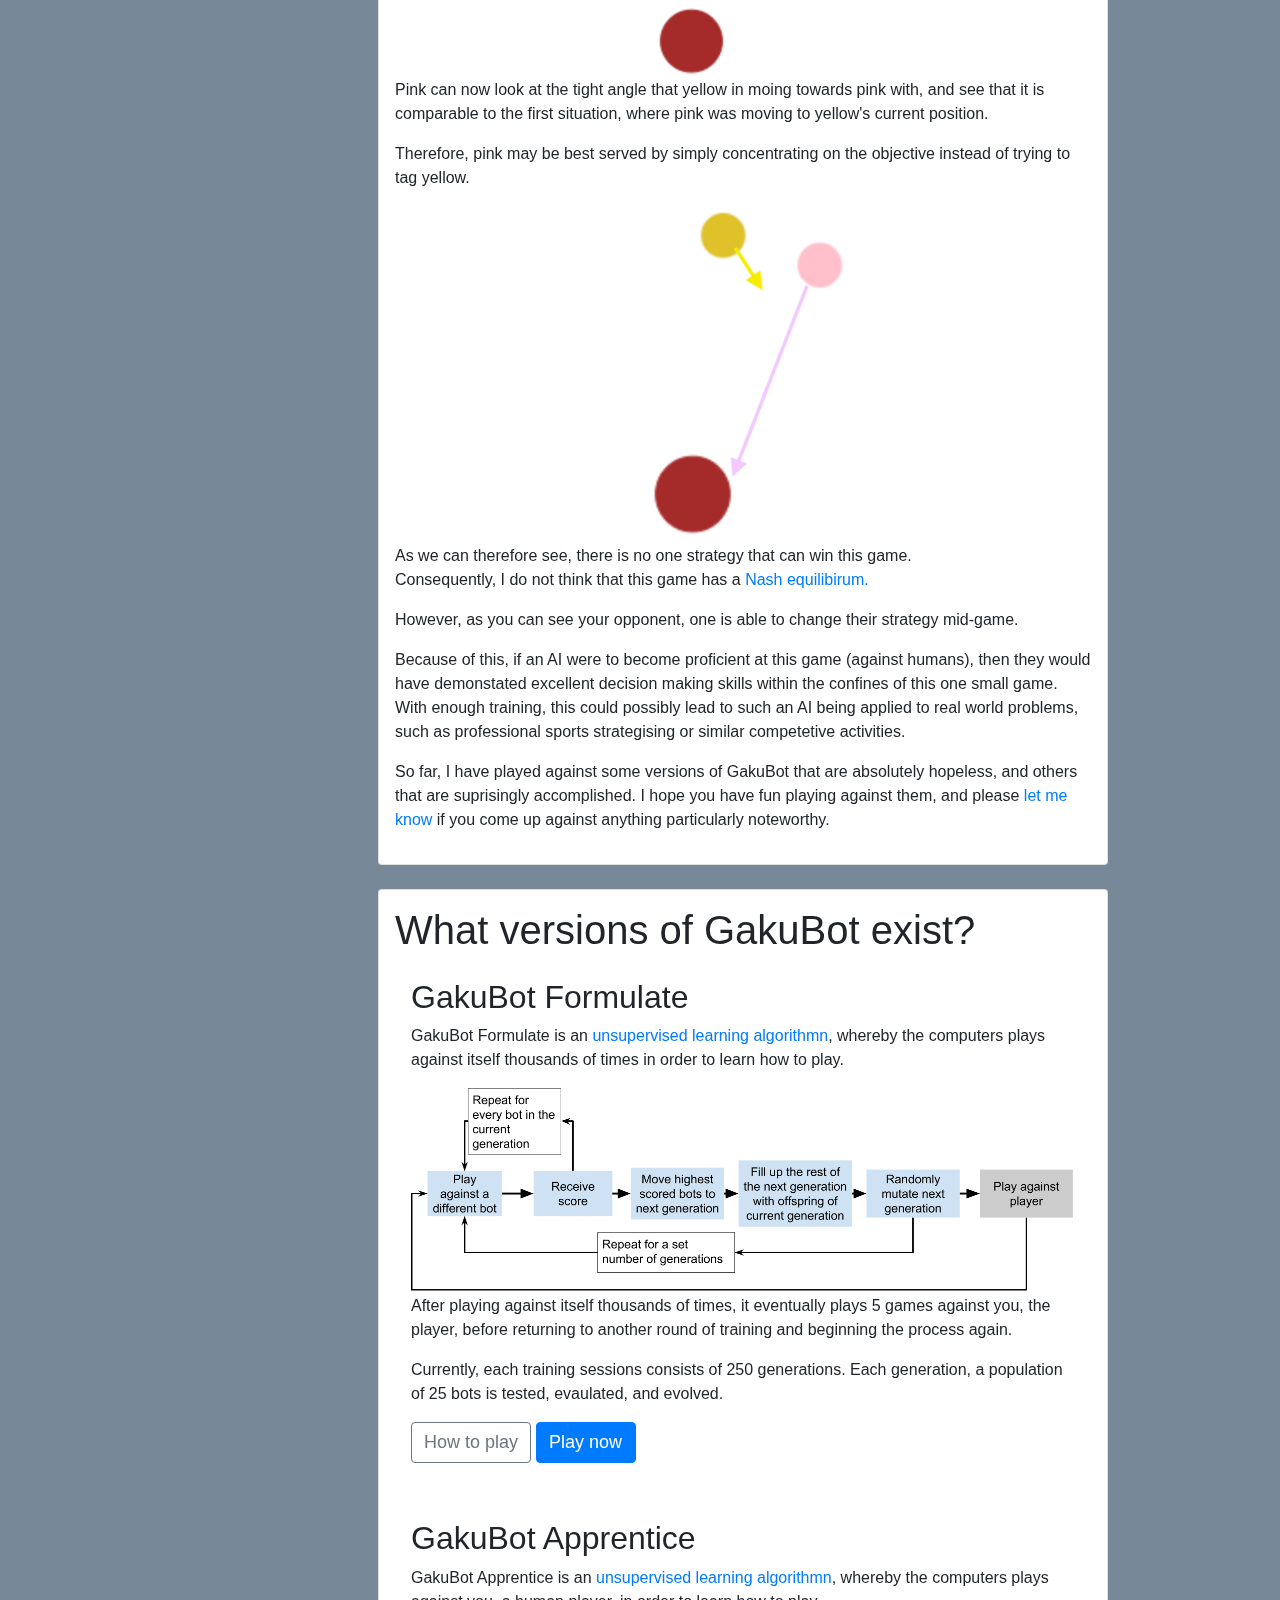
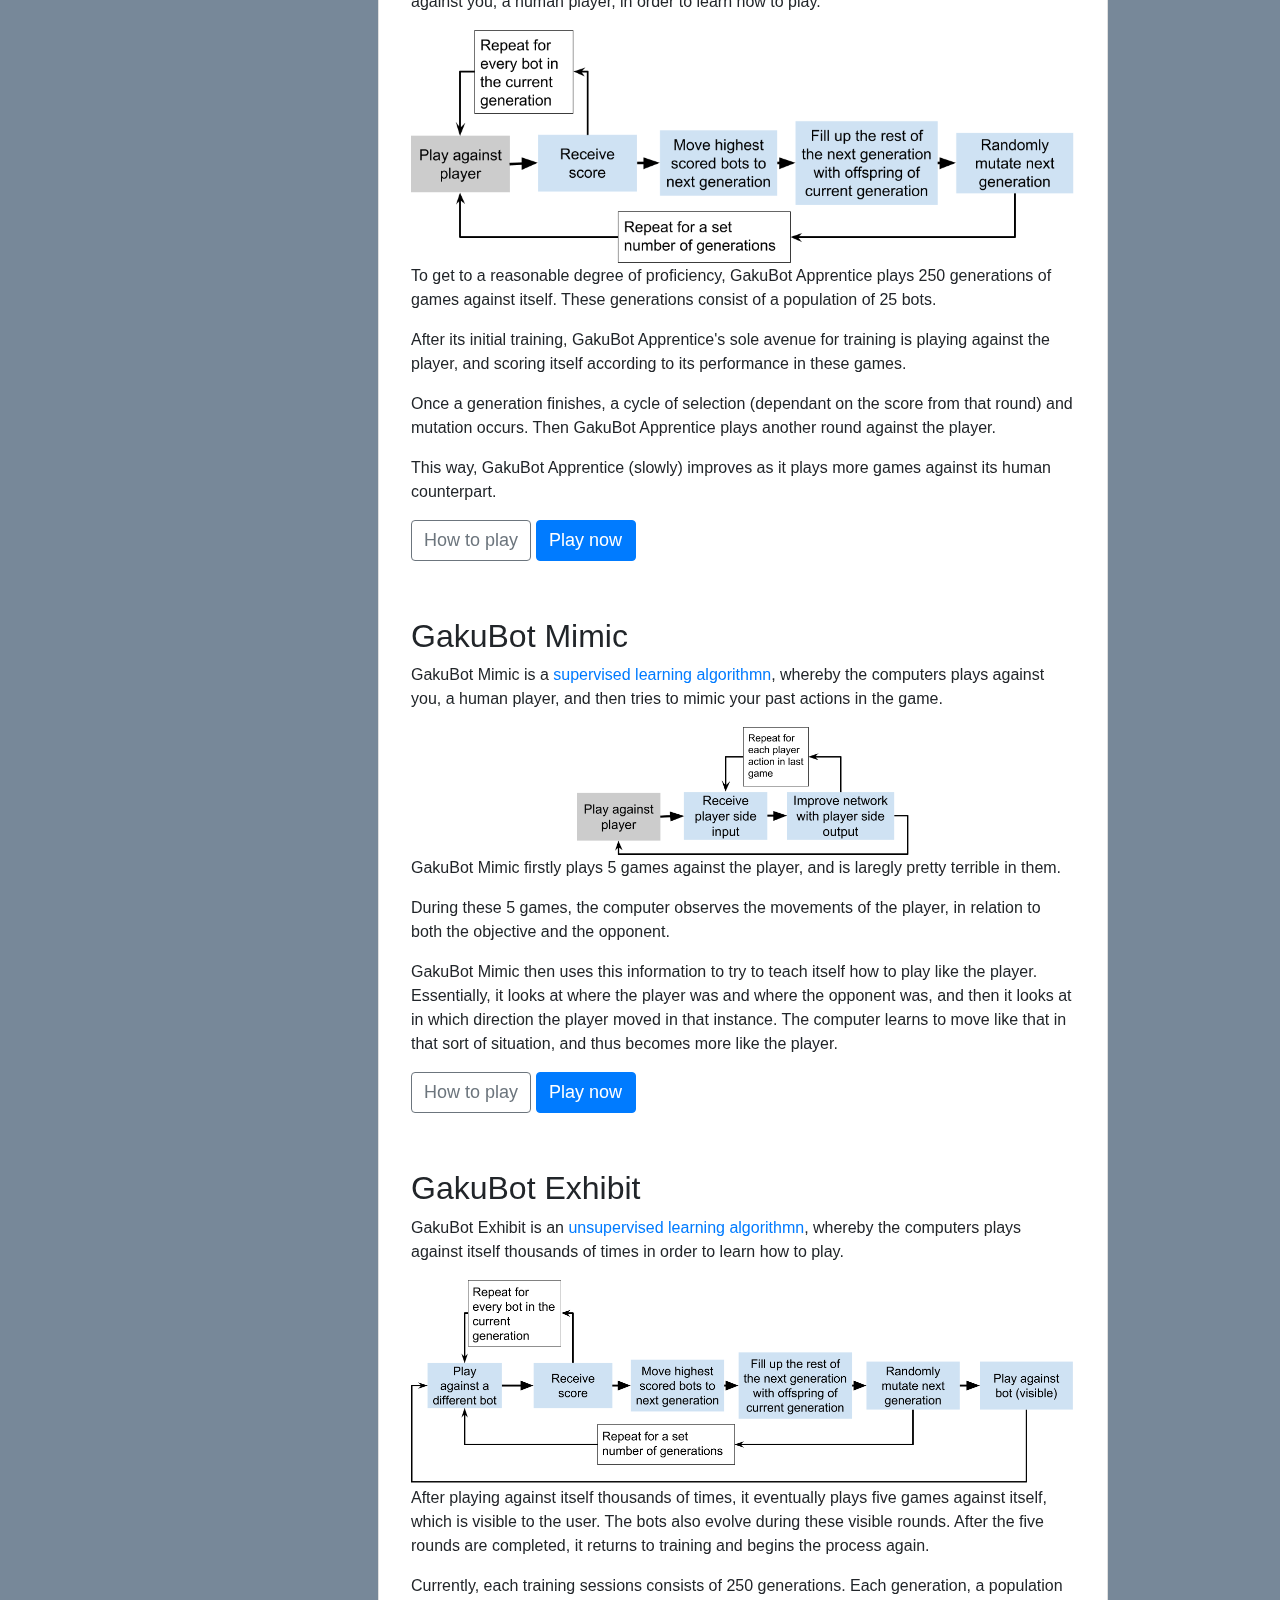
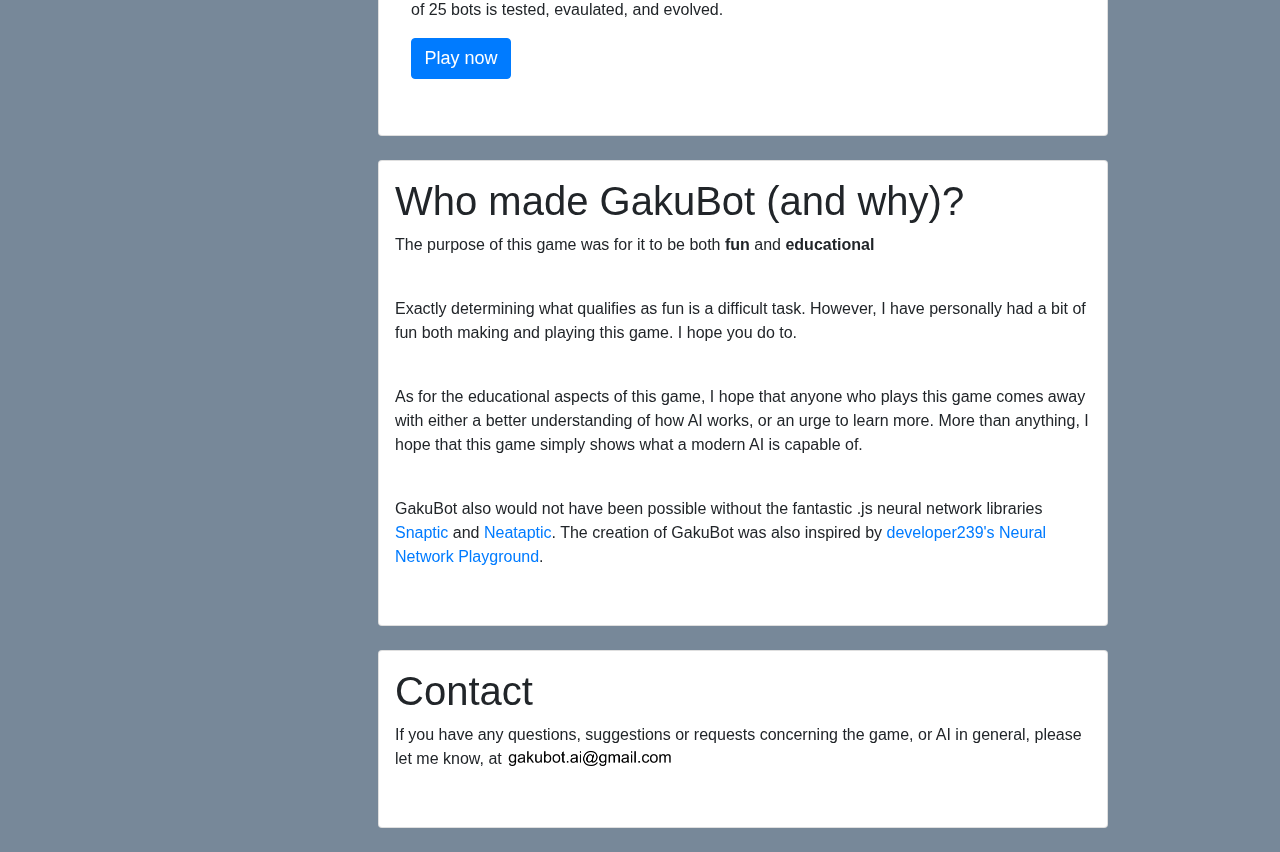
==== commit 991b971d: "Add files via upload" ====
--- a/about.html
+++ b/about.html
@@ -3,6 +3,24 @@
 <head>
   <meta http-equiv="Content-Type" content="text/html; charset=UTF-8"/>
   <title>Gakubot</title>
+
+  <!-- Global site tag (gtag.js) - Google Analytics -->
+  <script async src="https://www.googletagmanager.com/gtag/js?id=UA-119050179-1"></script>
+  <script>
+    window.dataLayer = window.dataLayer || [];
+    function gtag(){dataLayer.push(arguments);}
+    gtag('js', new Date());
+
+    gtag('config', 'UA-119050179-1');
+  </script>
+
+  <link rel="apple-touch-icon" sizes="180x180" href="favicons/apple-touch-icon.png">
+  <link rel="icon" type="image/png" sizes="32x32" href="favicons/favicon-32x32.png">
+  <link rel="icon" type="image/png" sizes="16x16" href="favicons/favicon-16x16.png">
+  <link rel="manifest" href="favicons/site.webmanifest">
+  <link rel="mask-icon" href="favicons/safari-pinned-tab.svg" color="#5bbad5">
+  <meta name="msapplication-TileColor" content="#da532c">
+  <meta name="theme-color" content="#ffffff">
 
   <!--<link rel="stylesheet" href="style.css"/>-->
   <link rel="stylesheet" href="https://stackpath.bootstrapcdn.com/bootstrap/4.1.0/css/bootstrap.min.css">
@@ -218,7 +236,7 @@
           <p>GakuBot Formulate is an <a href="#unsupervised-learning">unsupervised learning algorithmn</a>, whereby the computers plays against itself thousands of times in order to learn how to play.</p>
           <img class="w-100" src="images/GBFormulate.png" alt="How GakuBot Formulate works">
           <p>After playing against itself thousands of times, it eventually plays 5 games against you, the player, before returning to another round of training and beginning the process again.</p>
-          <p>Currently, each training sessions consists of 150 generations. Each generation, a population of 25 bots is tested, evaulated, and evolved.</p>
+          <p>Currently, each training sessions consists of 250 generations. Each generation, a population of 25 bots is tested, evaulated, and evolved.</p>
           <a href="#how-do-i-play" class="btn btn-outline-secondary">How to play</a>
           <a href="formulate/formulate.html" class="btn btn-primary">Play now</a>
         </div>
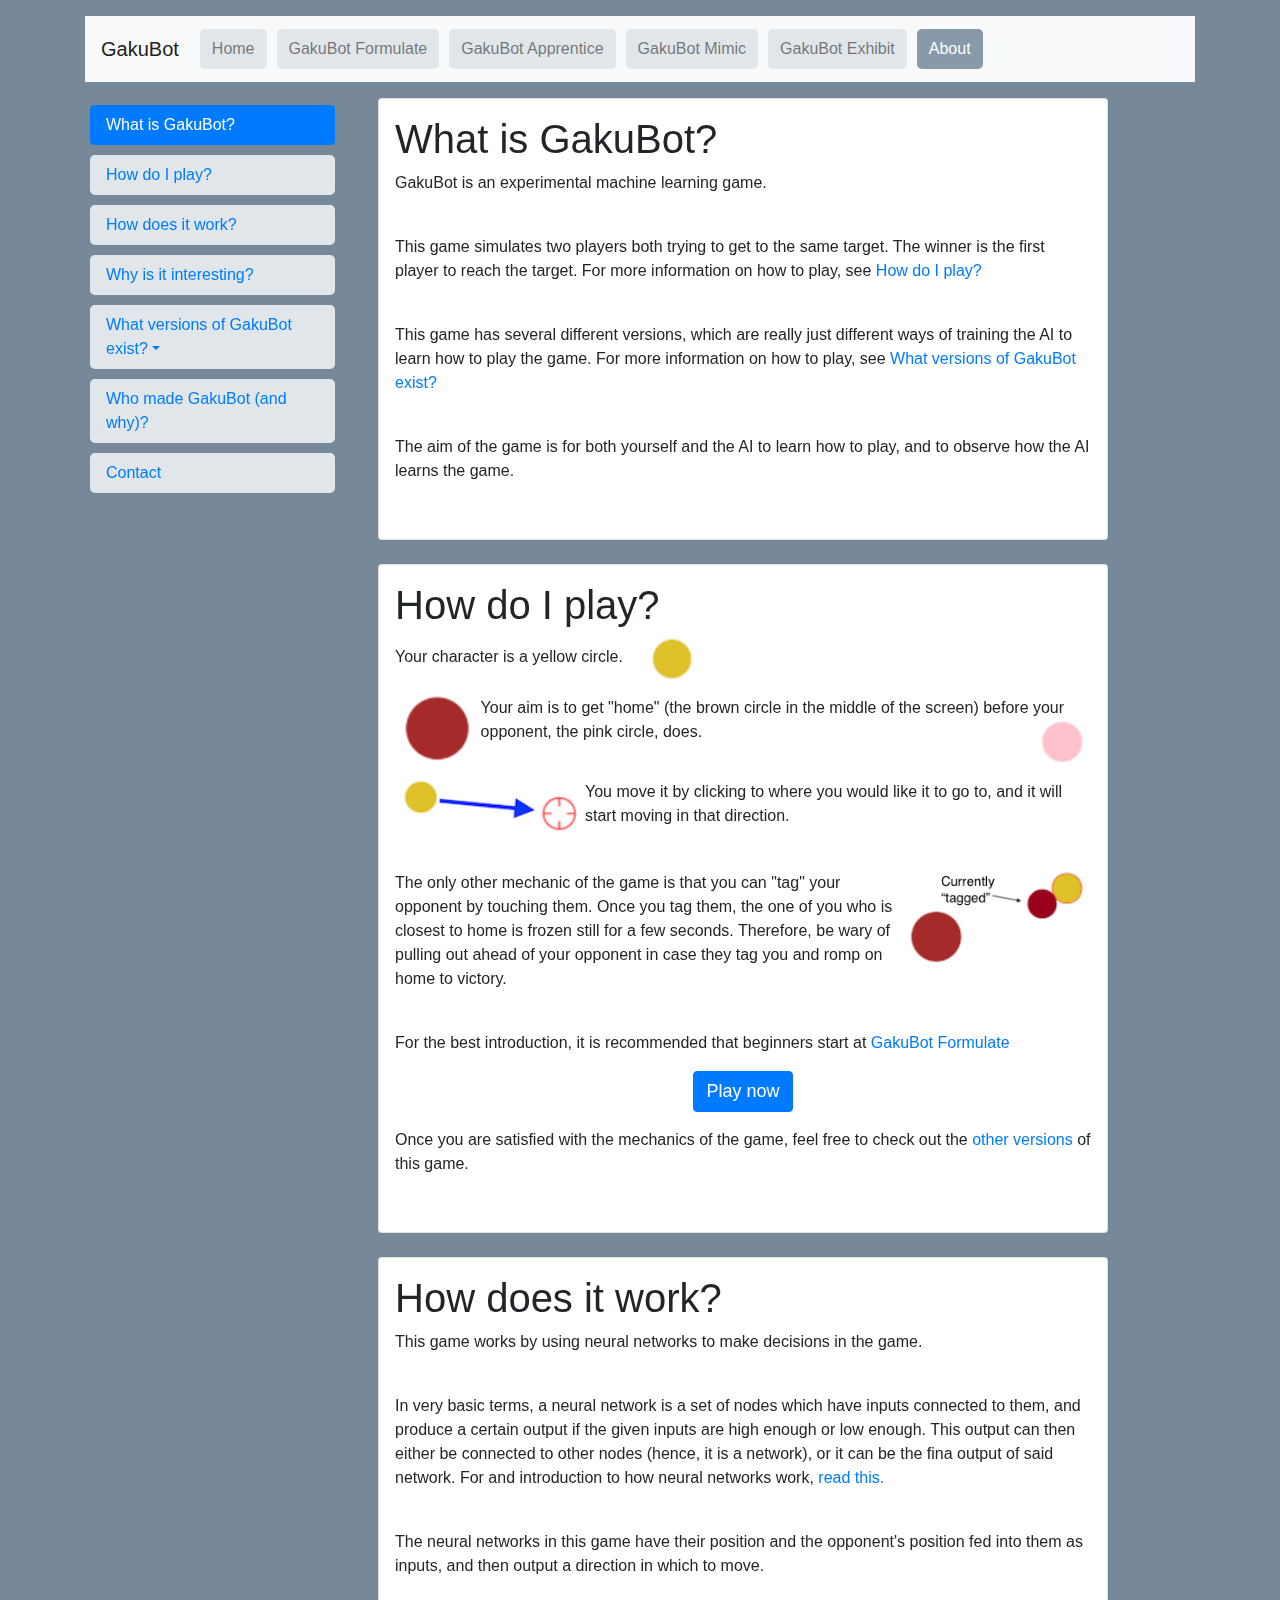
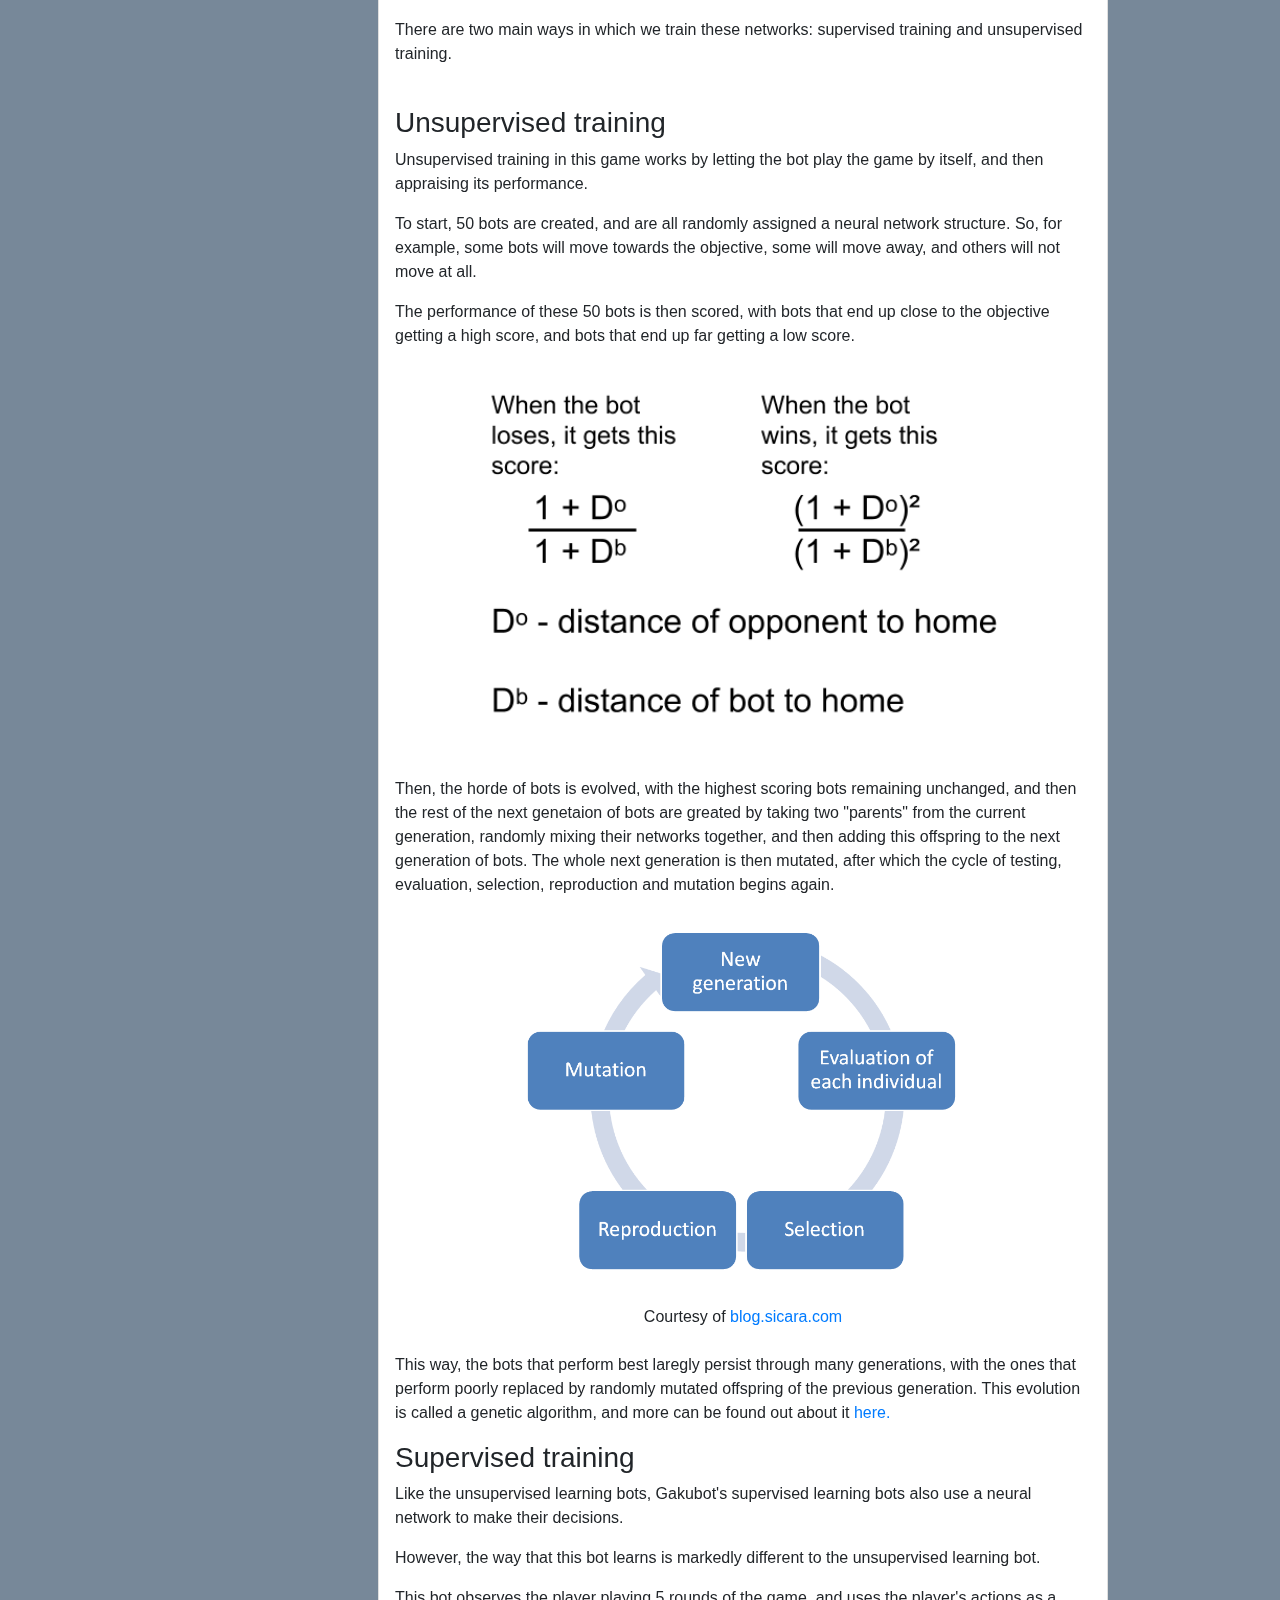
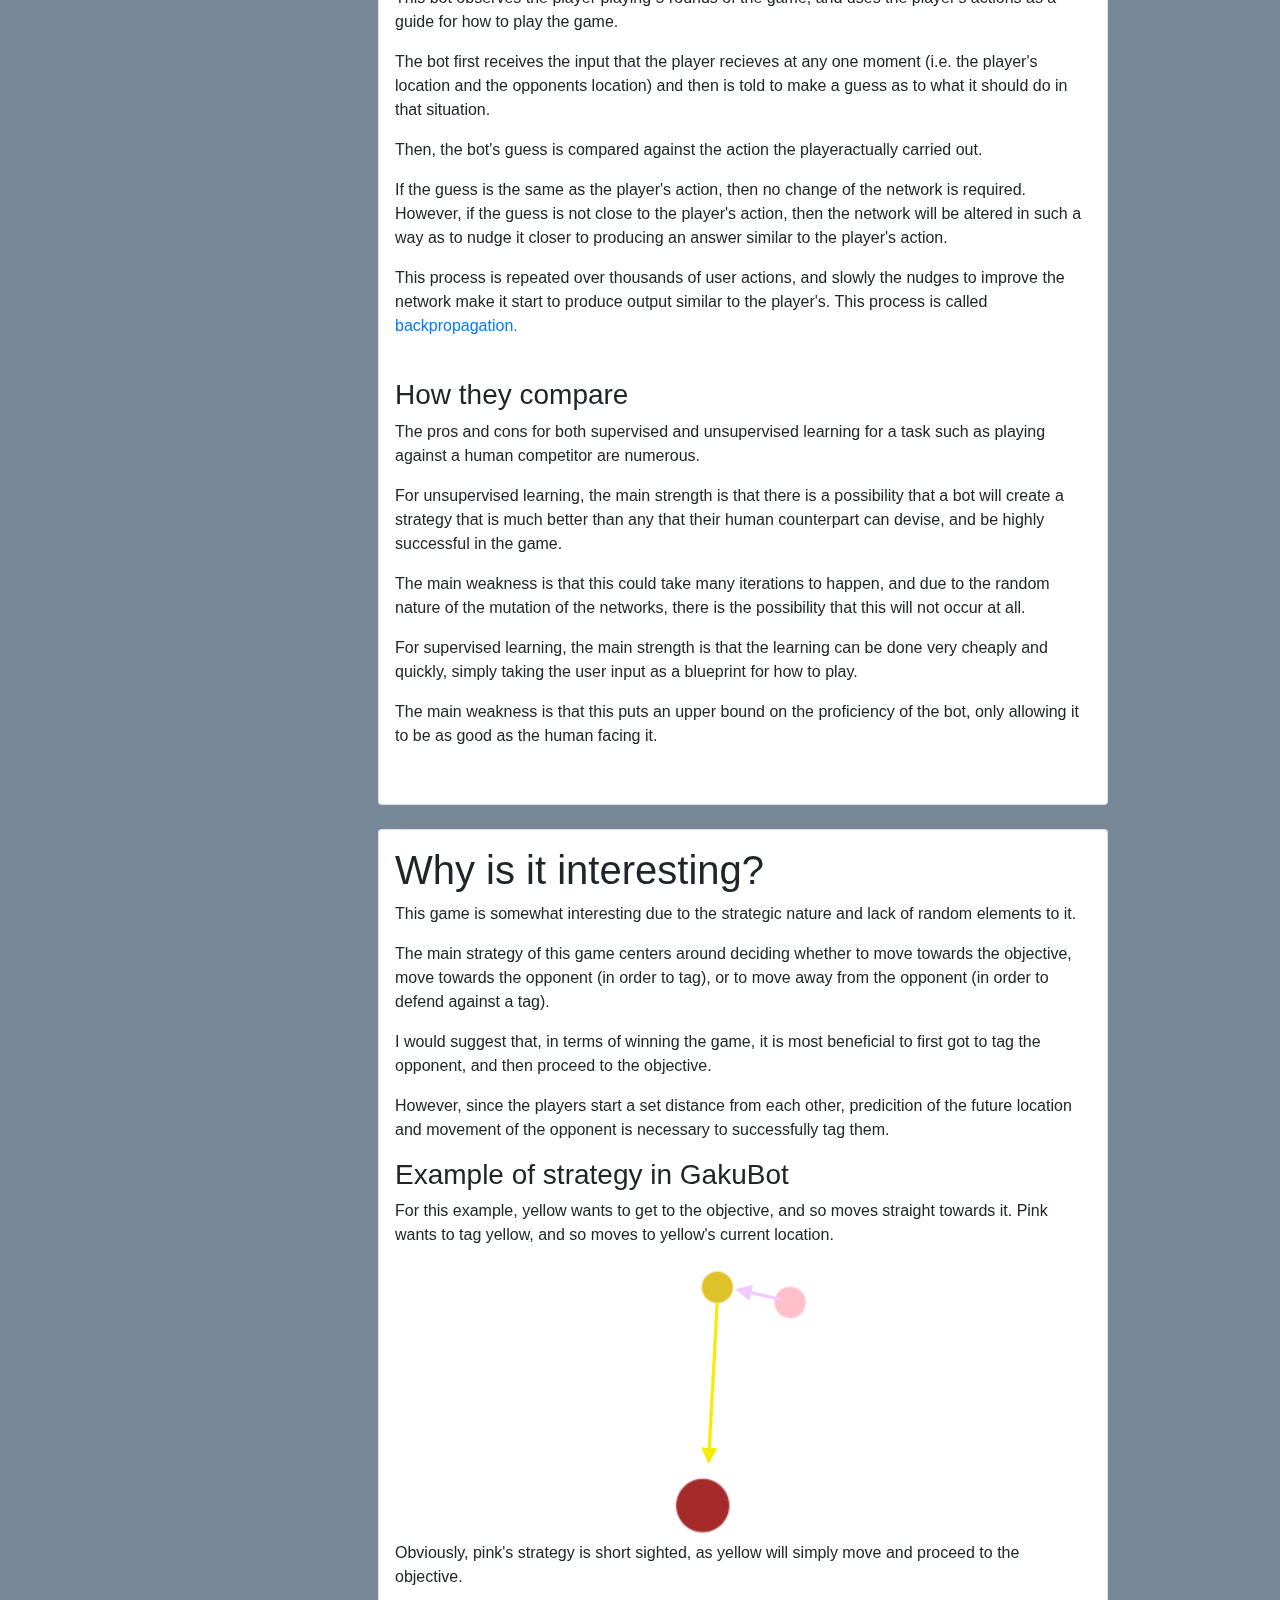
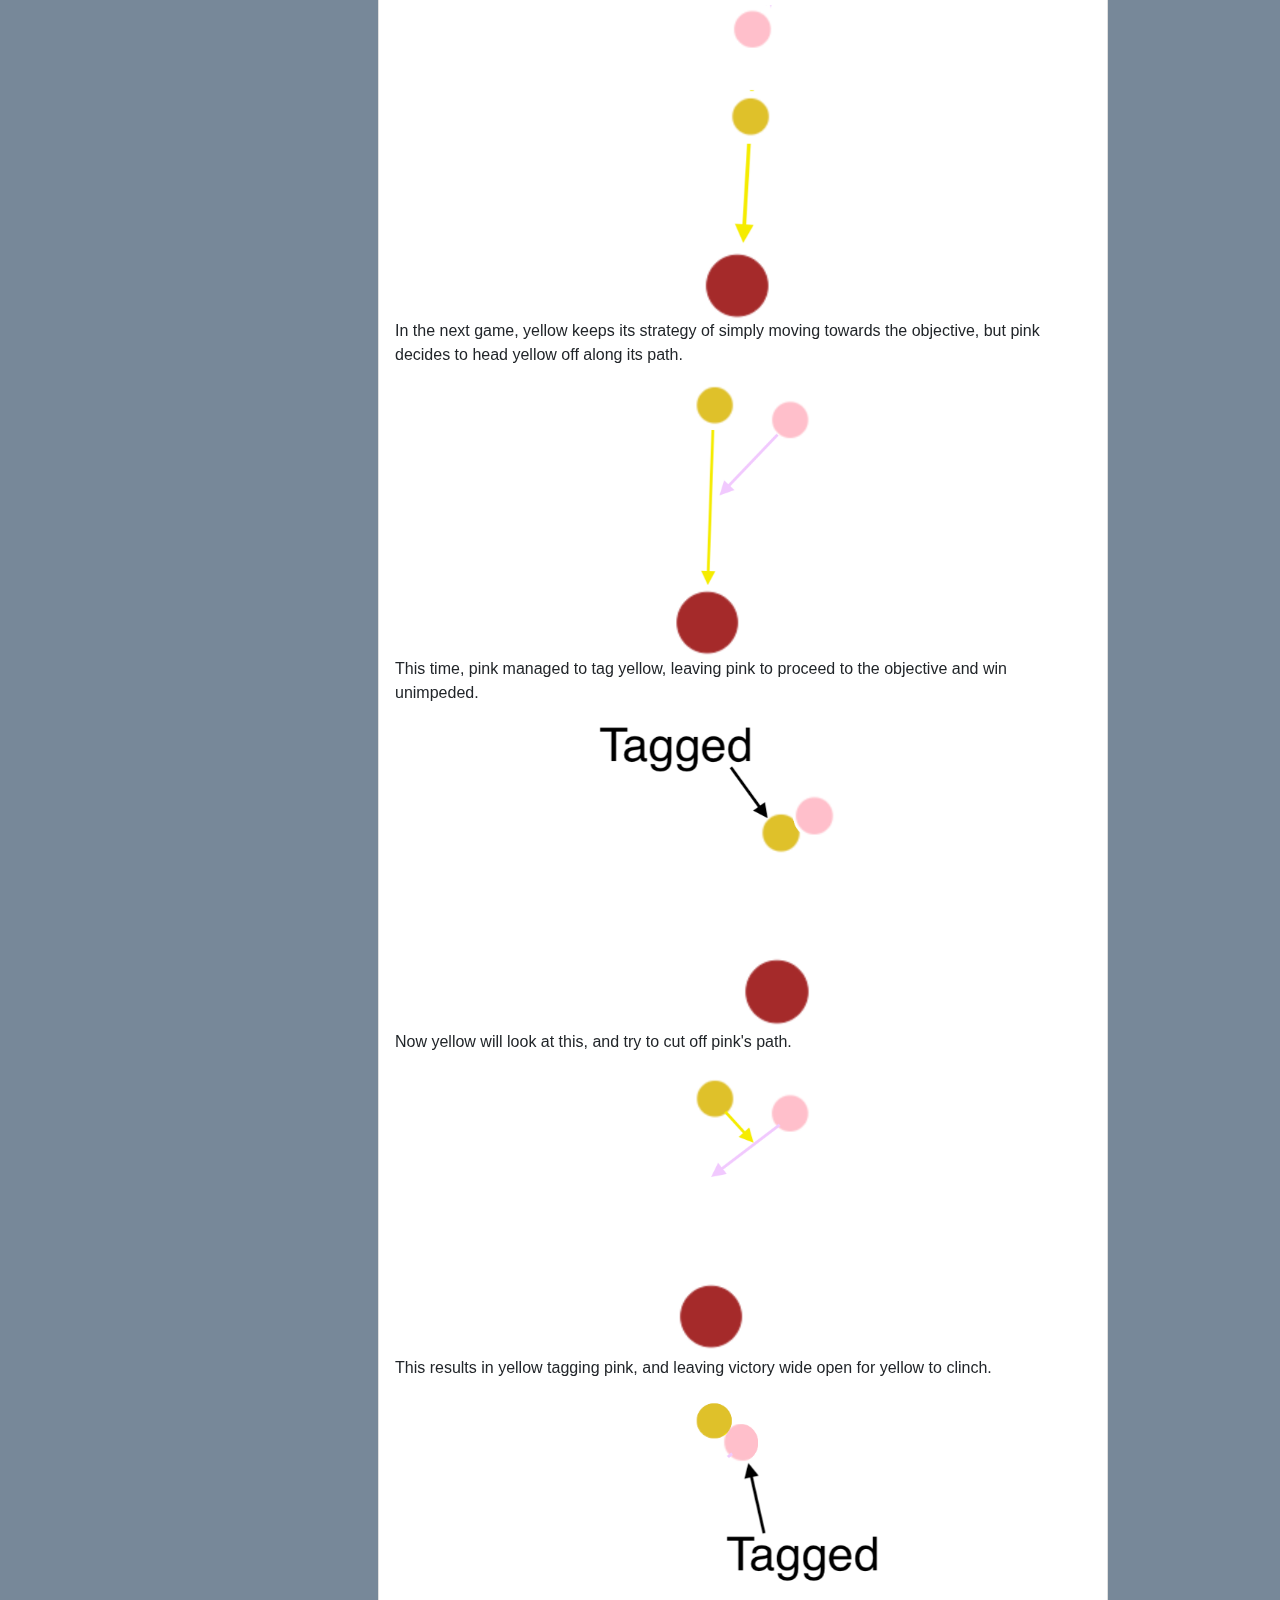
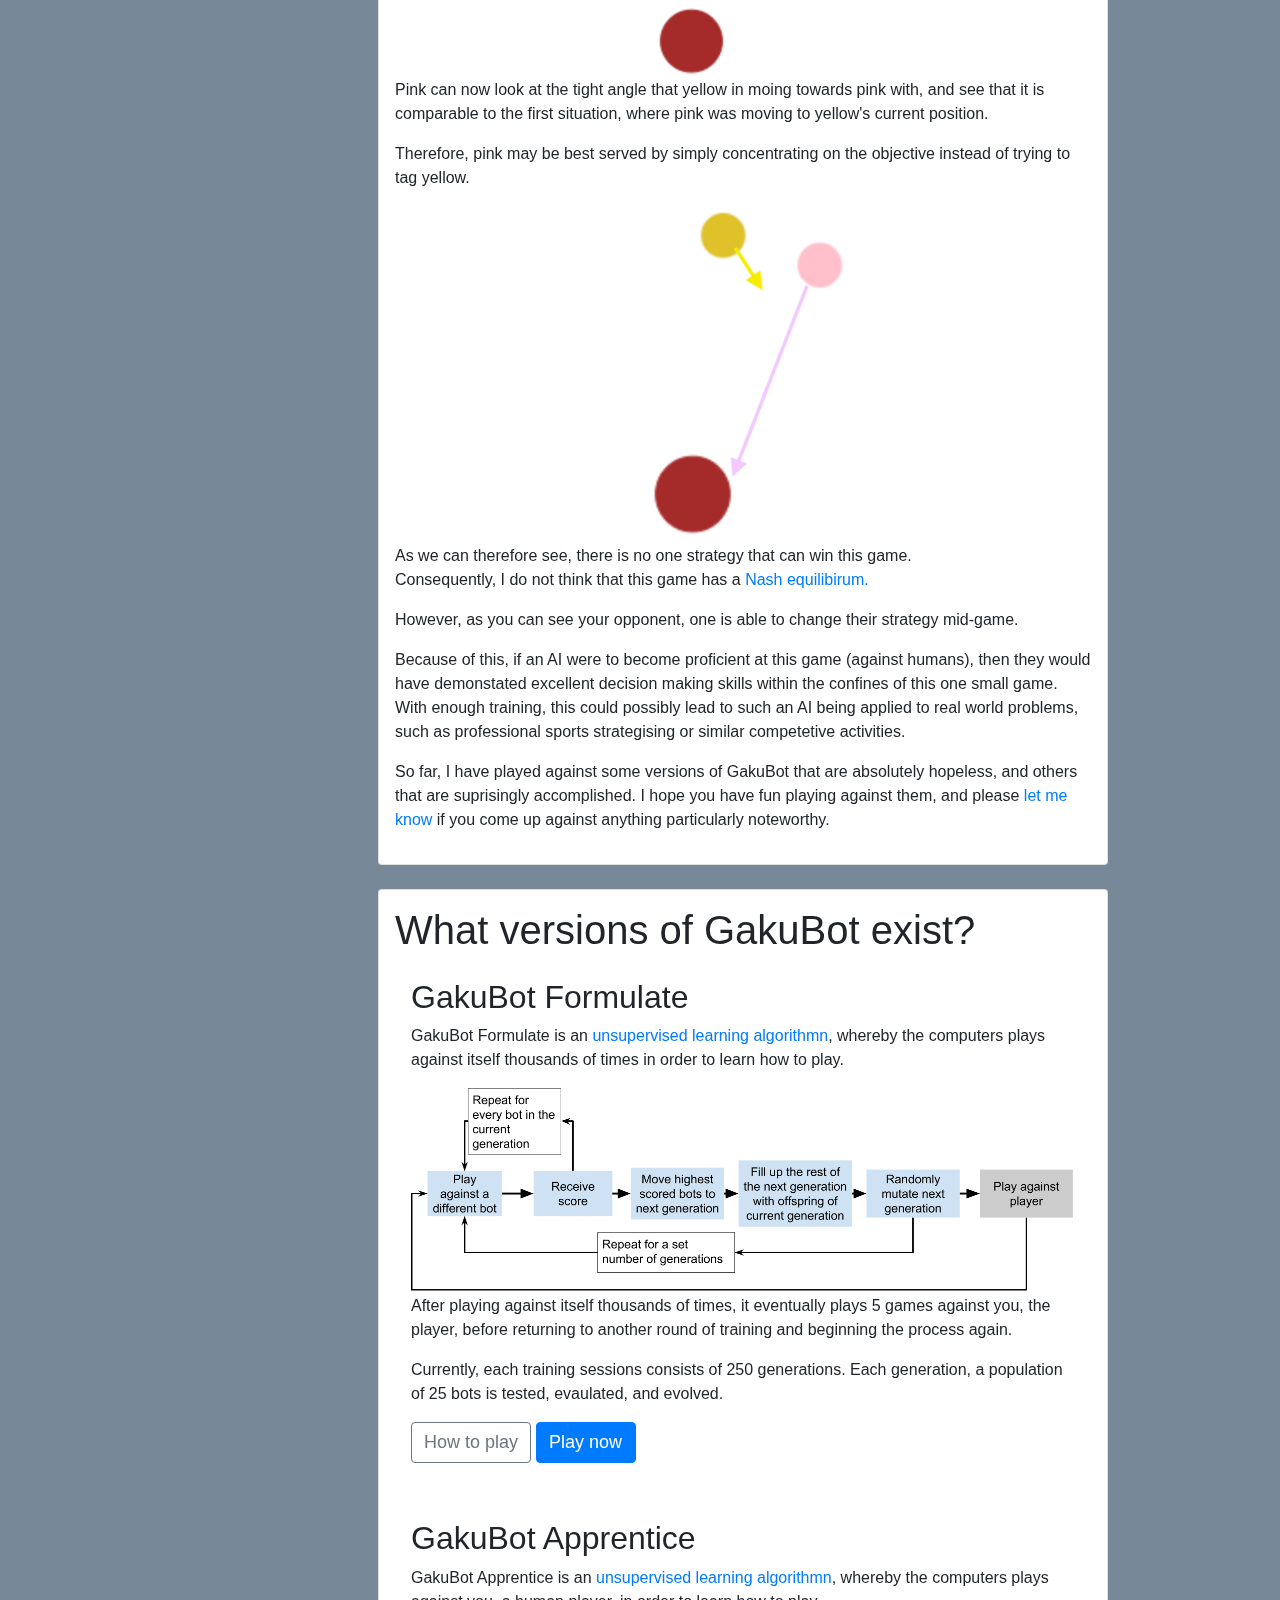
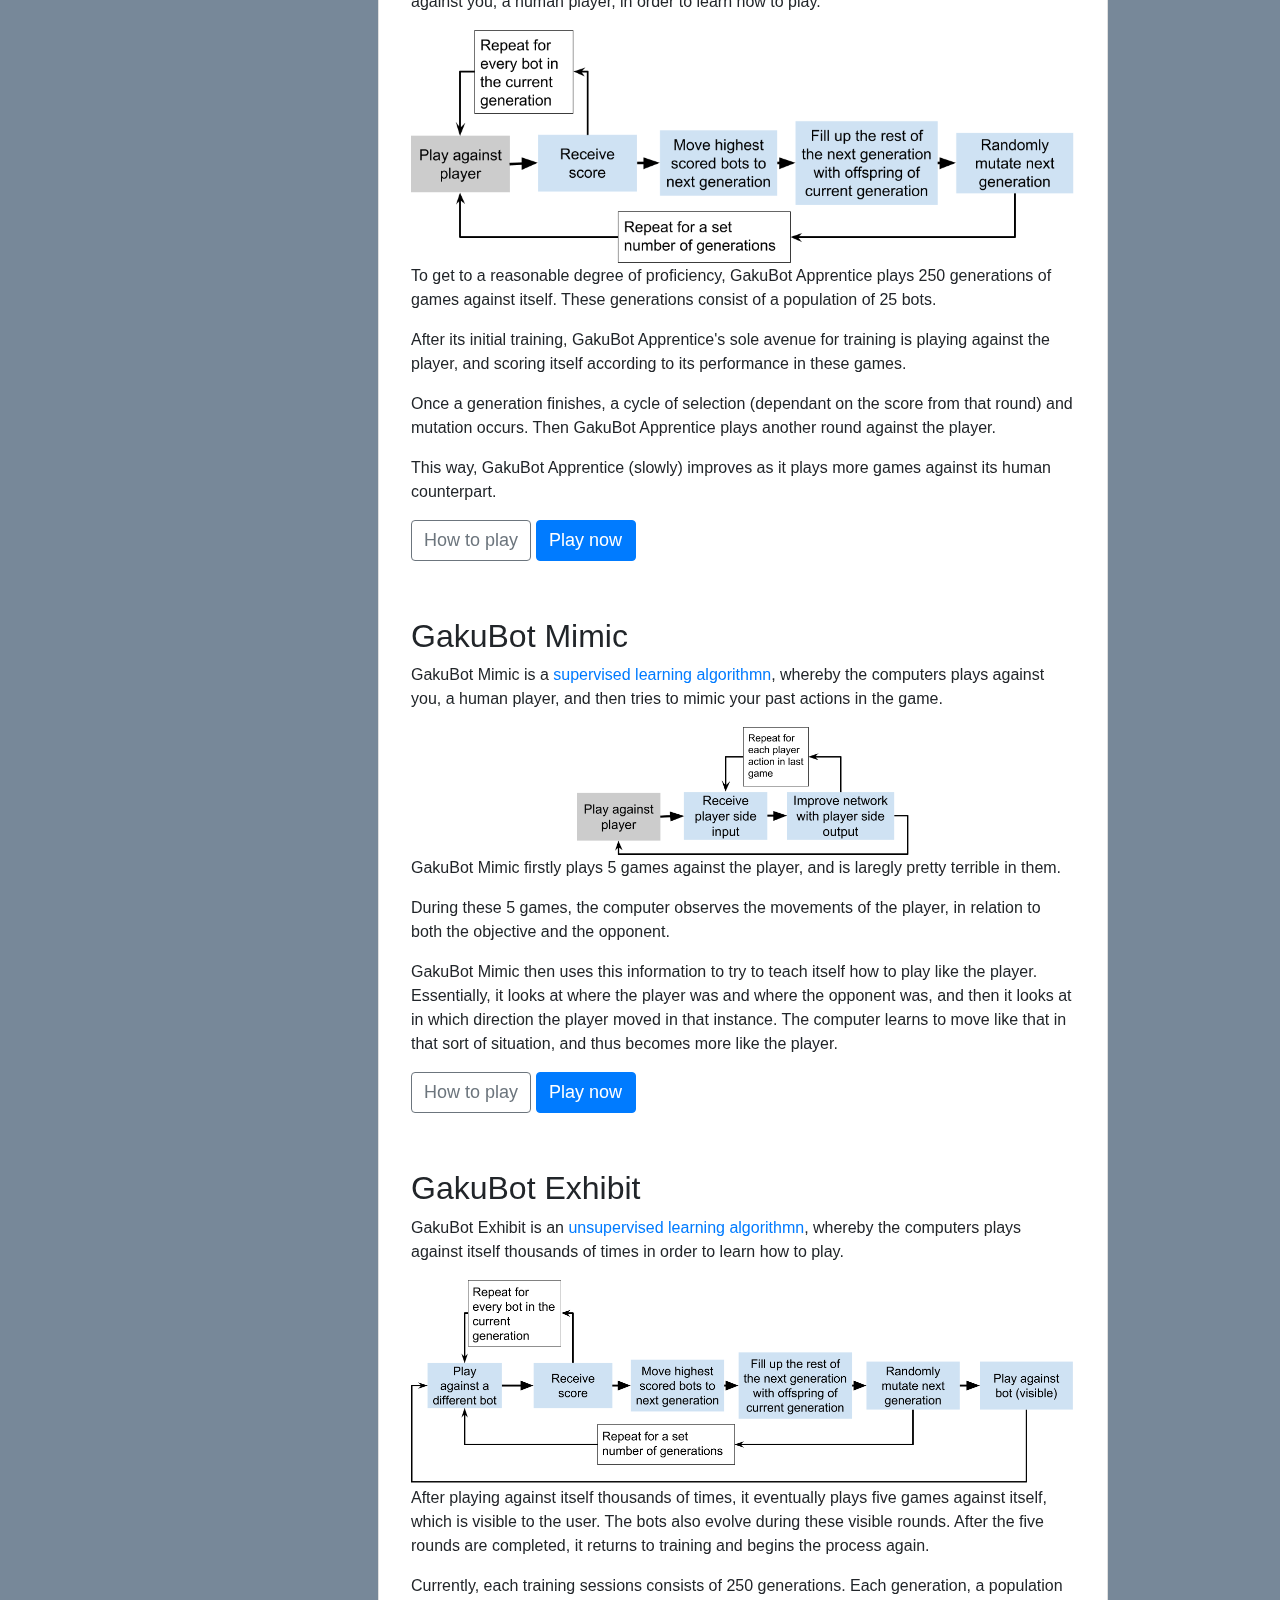
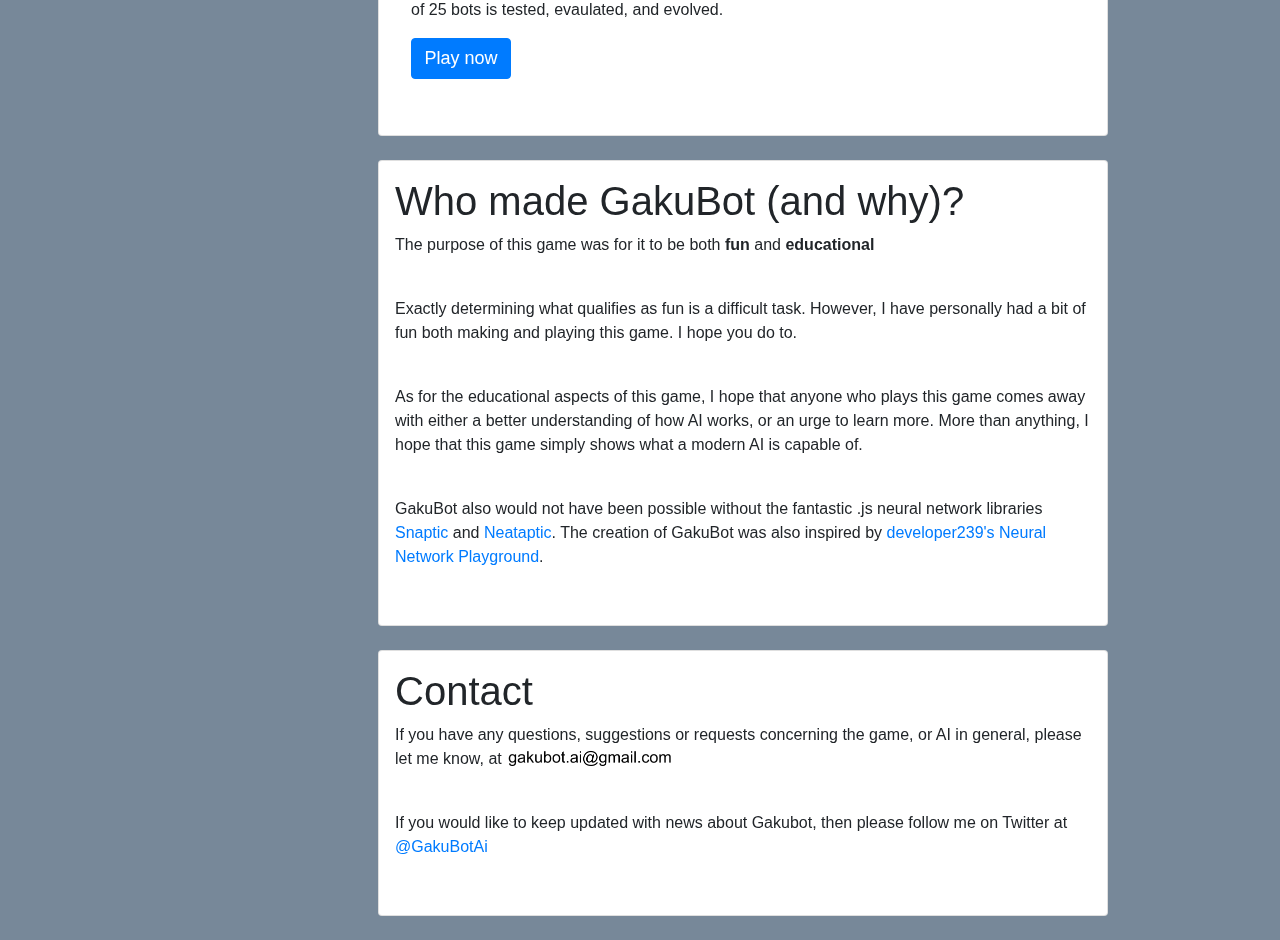
==== commit b8d5d12b: "Add files via upload" ====
--- a/about.html
+++ b/about.html
@@ -280,6 +280,7 @@
       <div id="contact" class="card mb-4 p-3">
         <h1>Contact</h1>
         <p>If you have any questions, suggestions or requests concerning the game, or AI in general, please let me know, at <img style="height:25px; margin-top: -3px;" src="images/email.png" alt="Contact email"></p><br>
+        <p>If you would like to keep updated with news about Gakubot, then please follow me on Twitter at <a href="https://twitter.com/GakuBotAi">@GakuBotAi</a></p><br>
       </div>
     </div>
   </div>
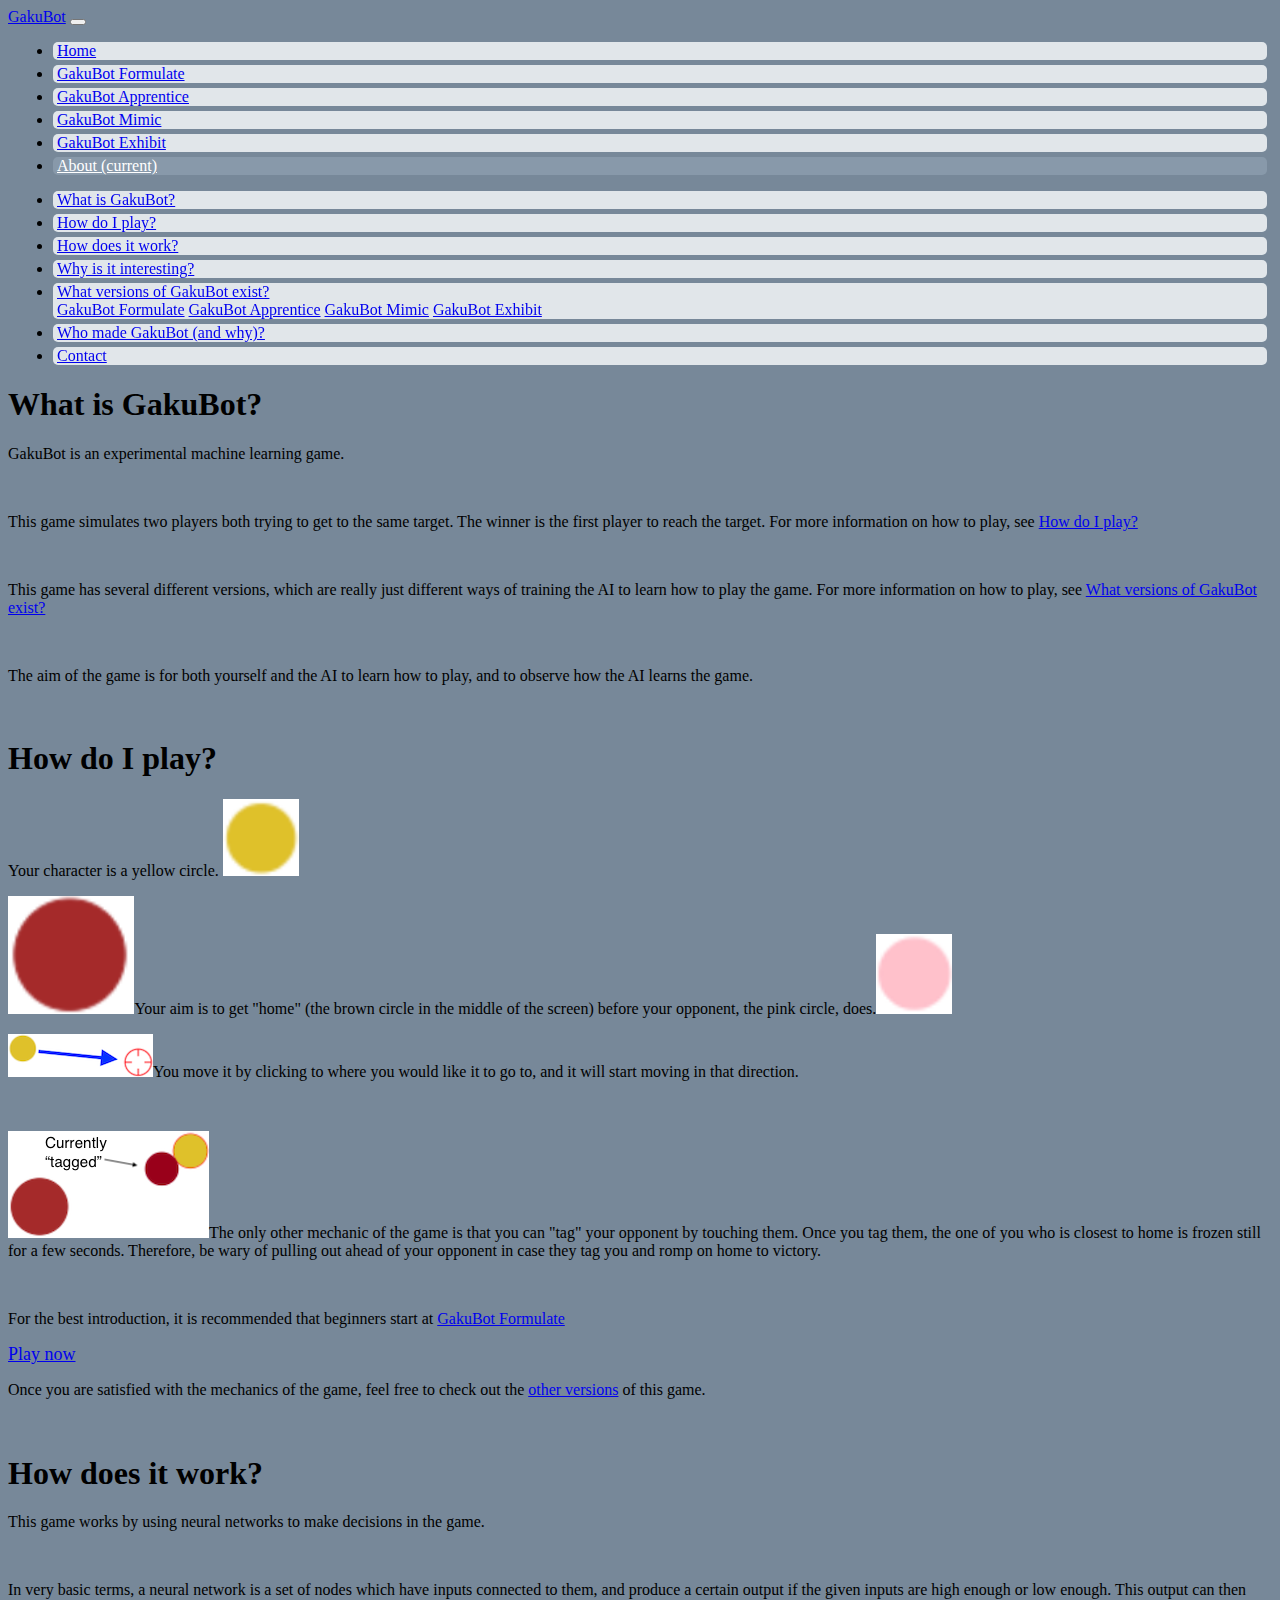
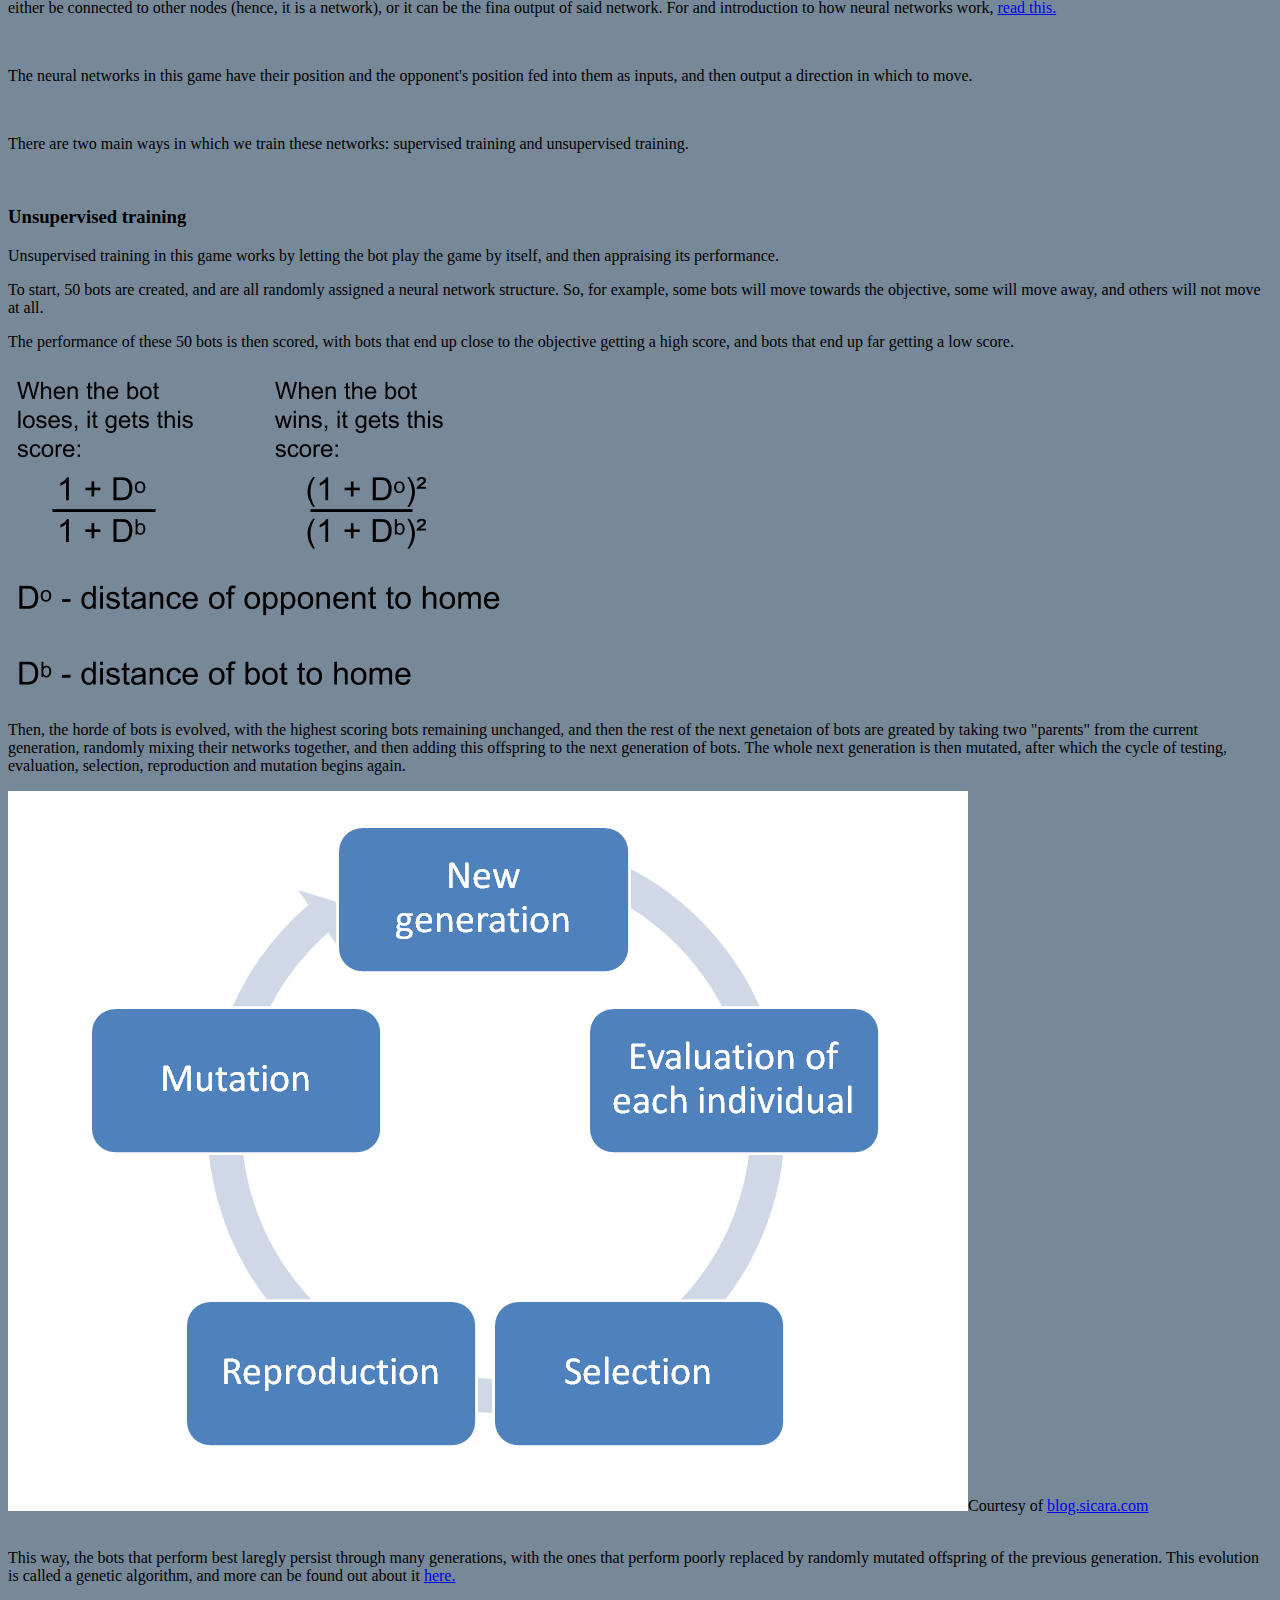
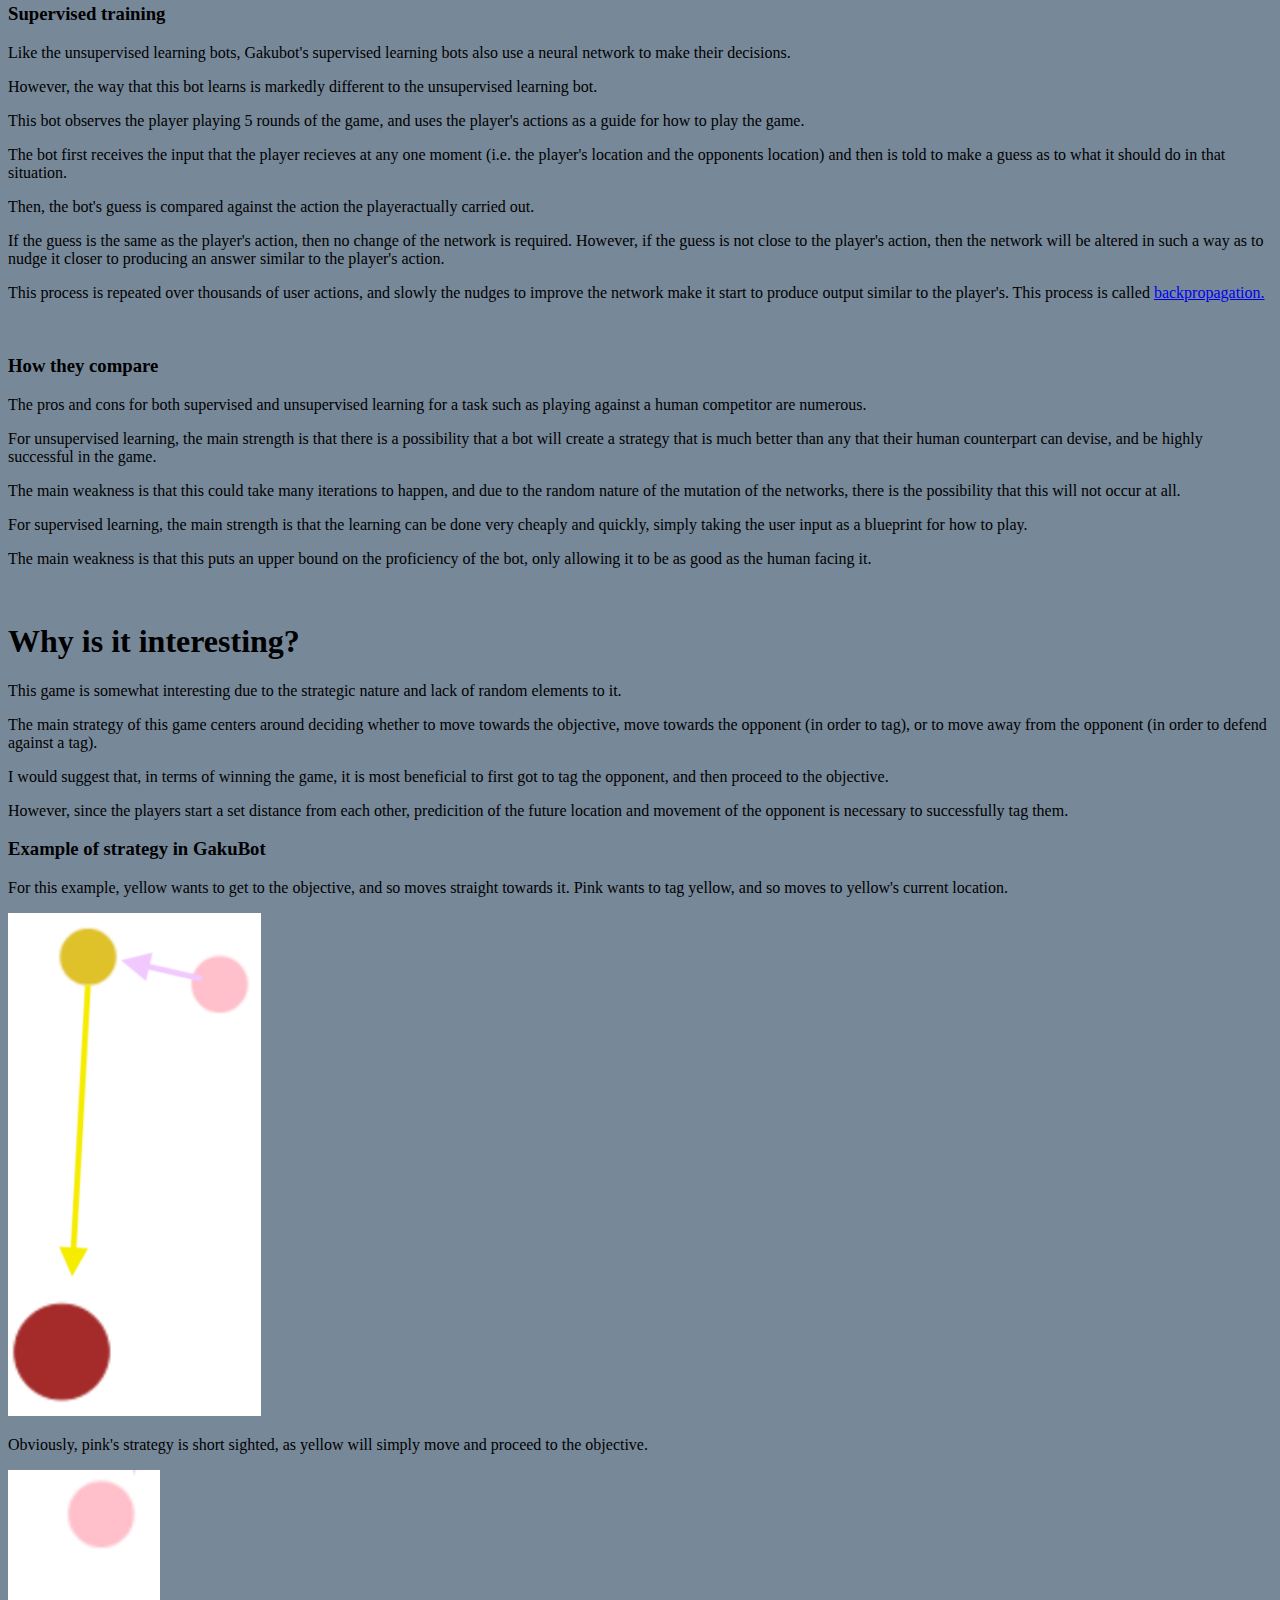
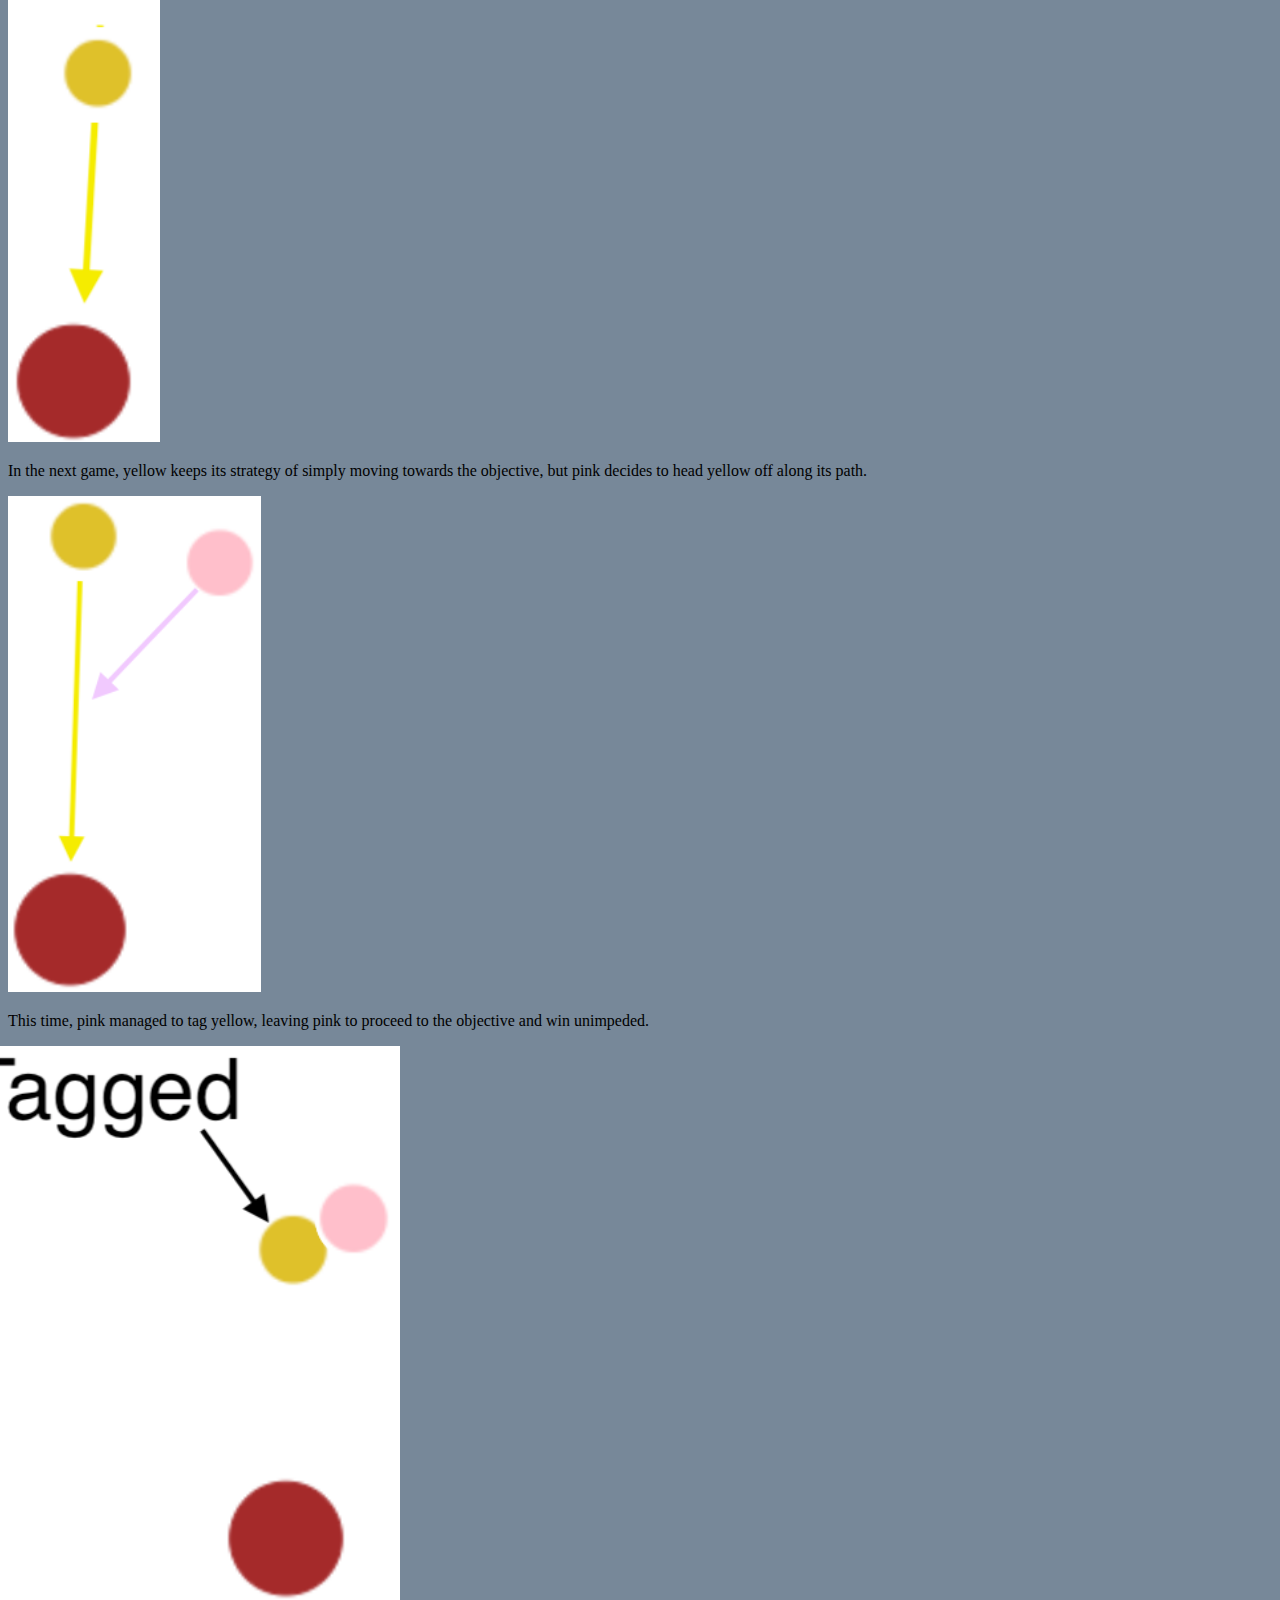
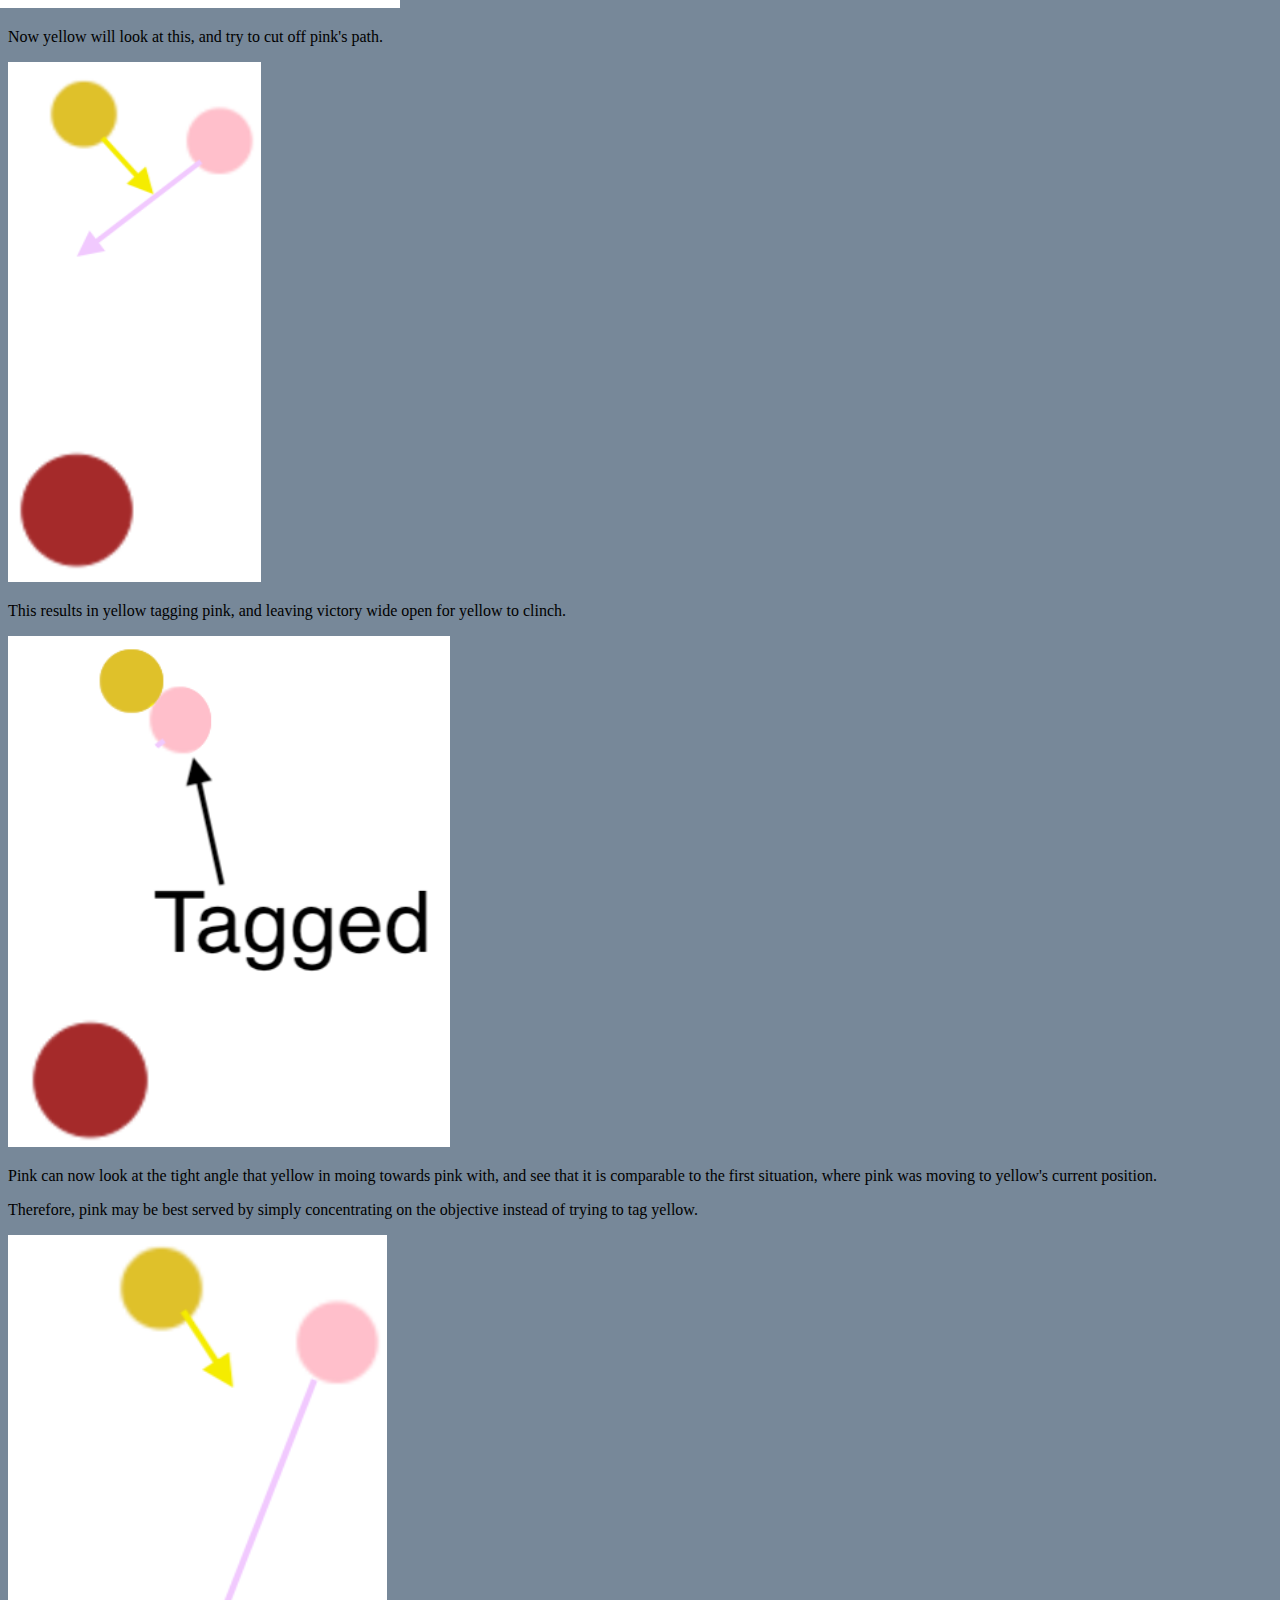
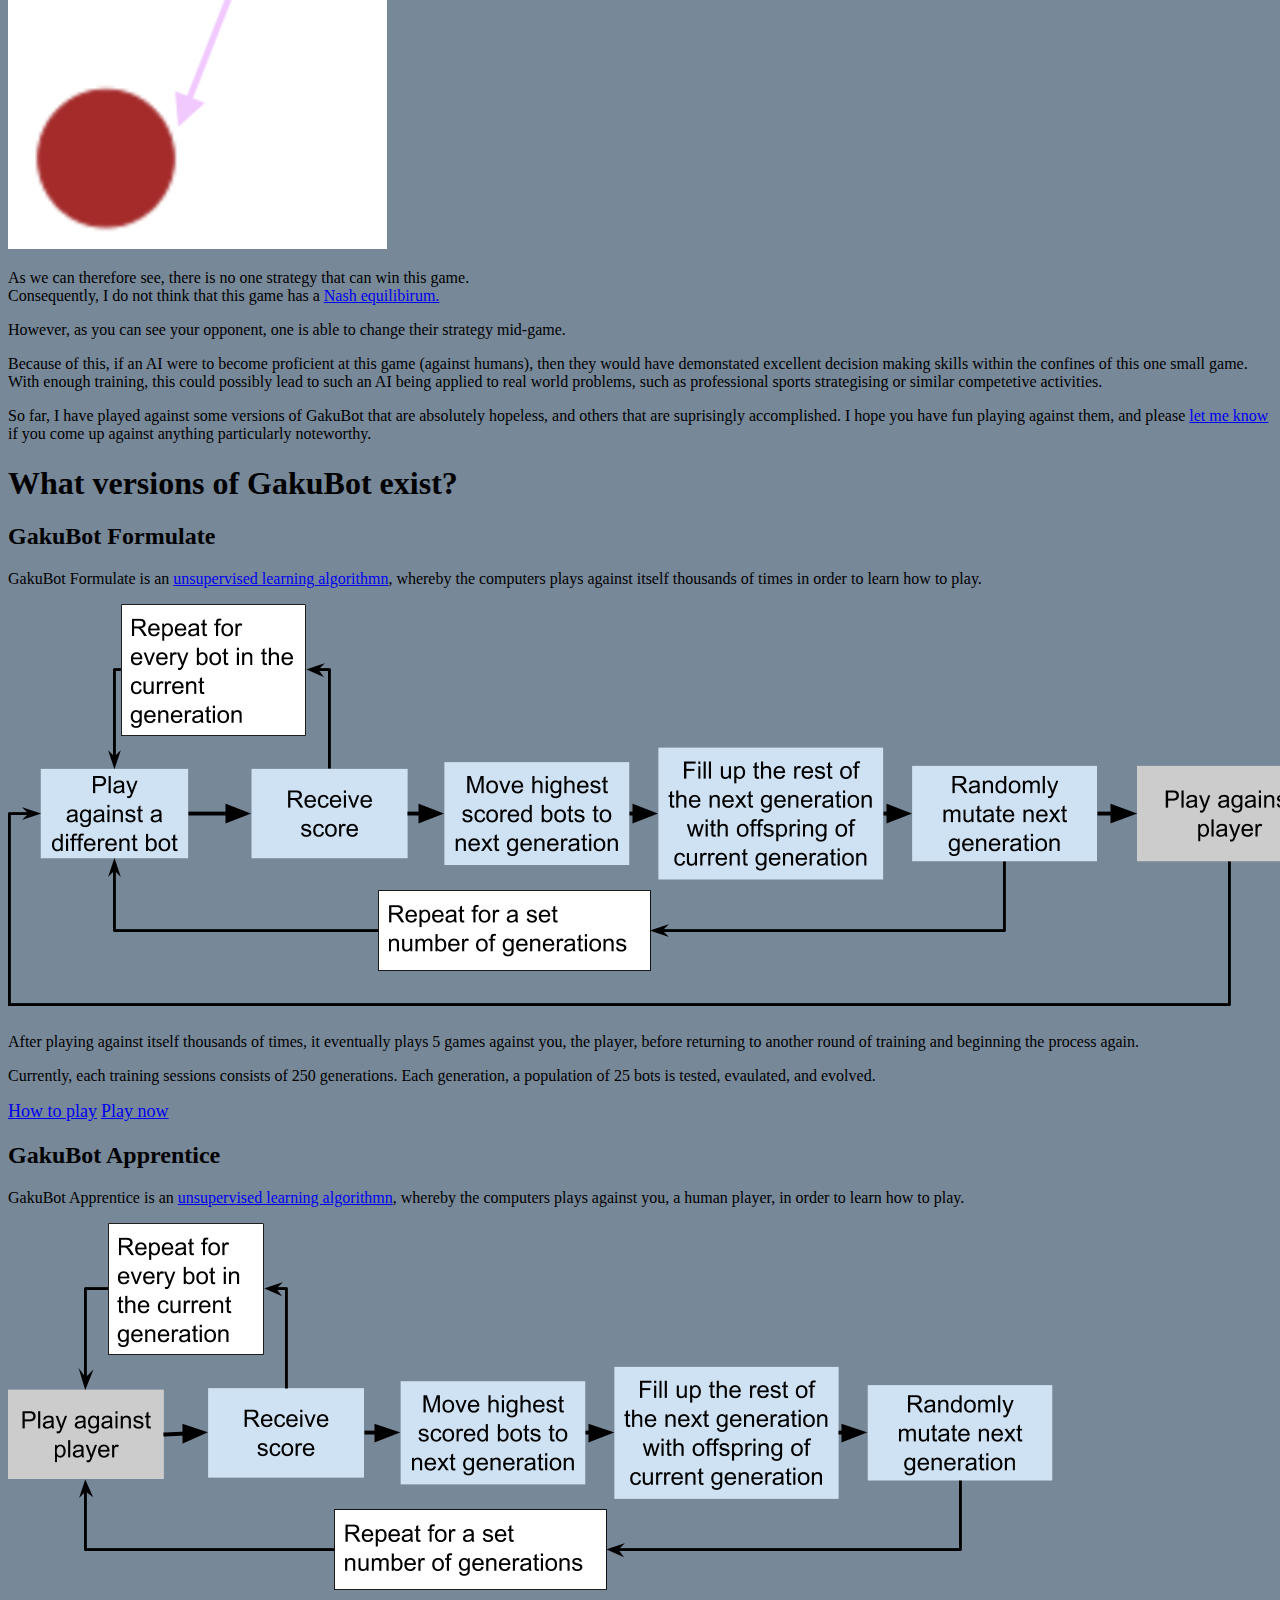
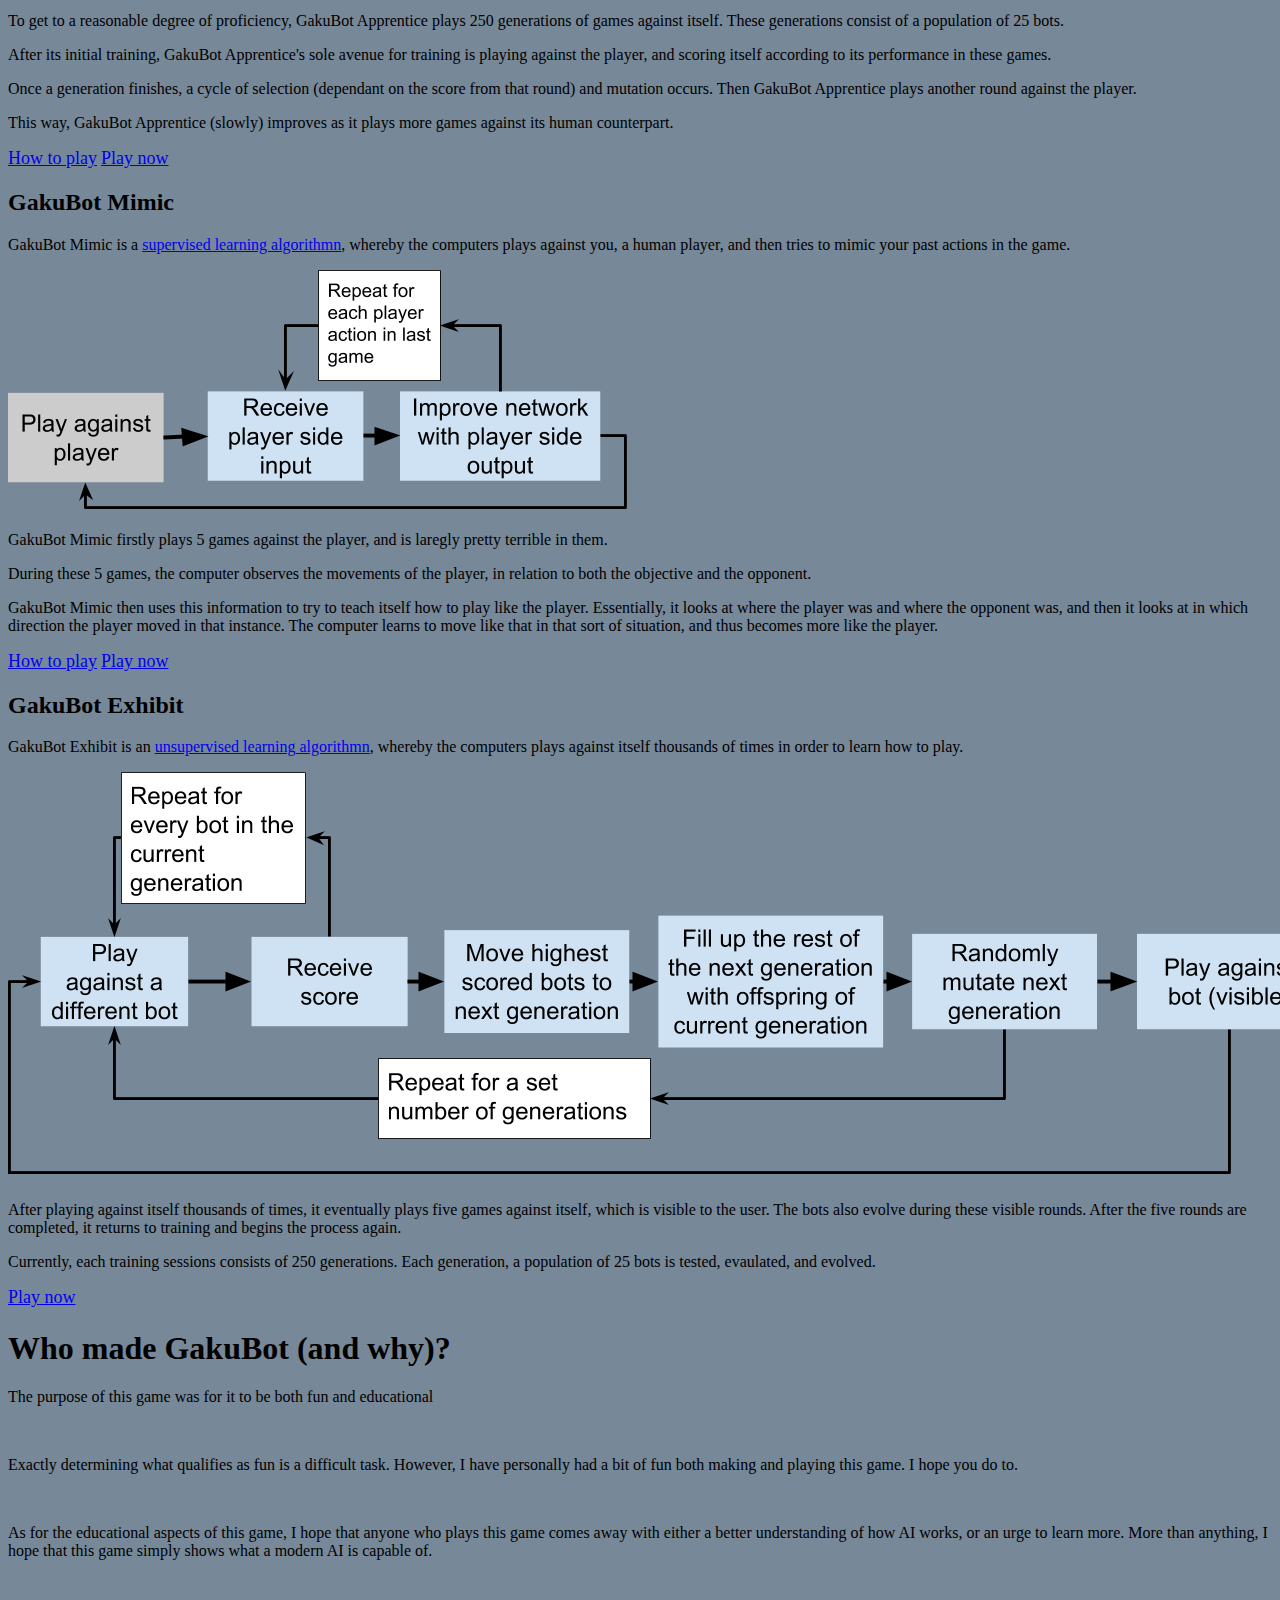
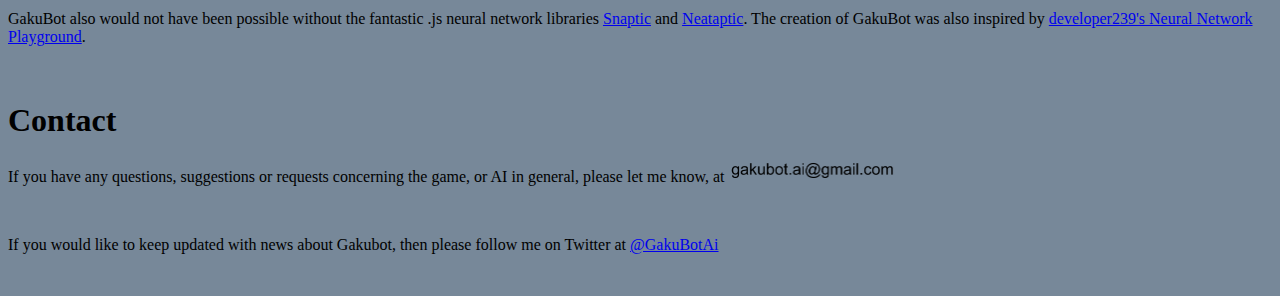
==== commit 5e9db14e: "Update about.html" ====
--- a/about.html
+++ b/about.html
@@ -23,7 +23,7 @@
   <meta name="theme-color" content="#ffffff">
 
   <!--<link rel="stylesheet" href="style.css"/>-->
-  <link rel="stylesheet" href="https://stackpath.bootstrapcdn.com/bootstrap/4.1.0/css/bootstrap.min.css">
+  <link rel="stylesheet" href="css/bootstrap/bootstrap.css">
   <link rel="stylesheet" href="css/main.css">
   <meta name="viewport" content="width=device-width, initial-scale=1">
   <style>
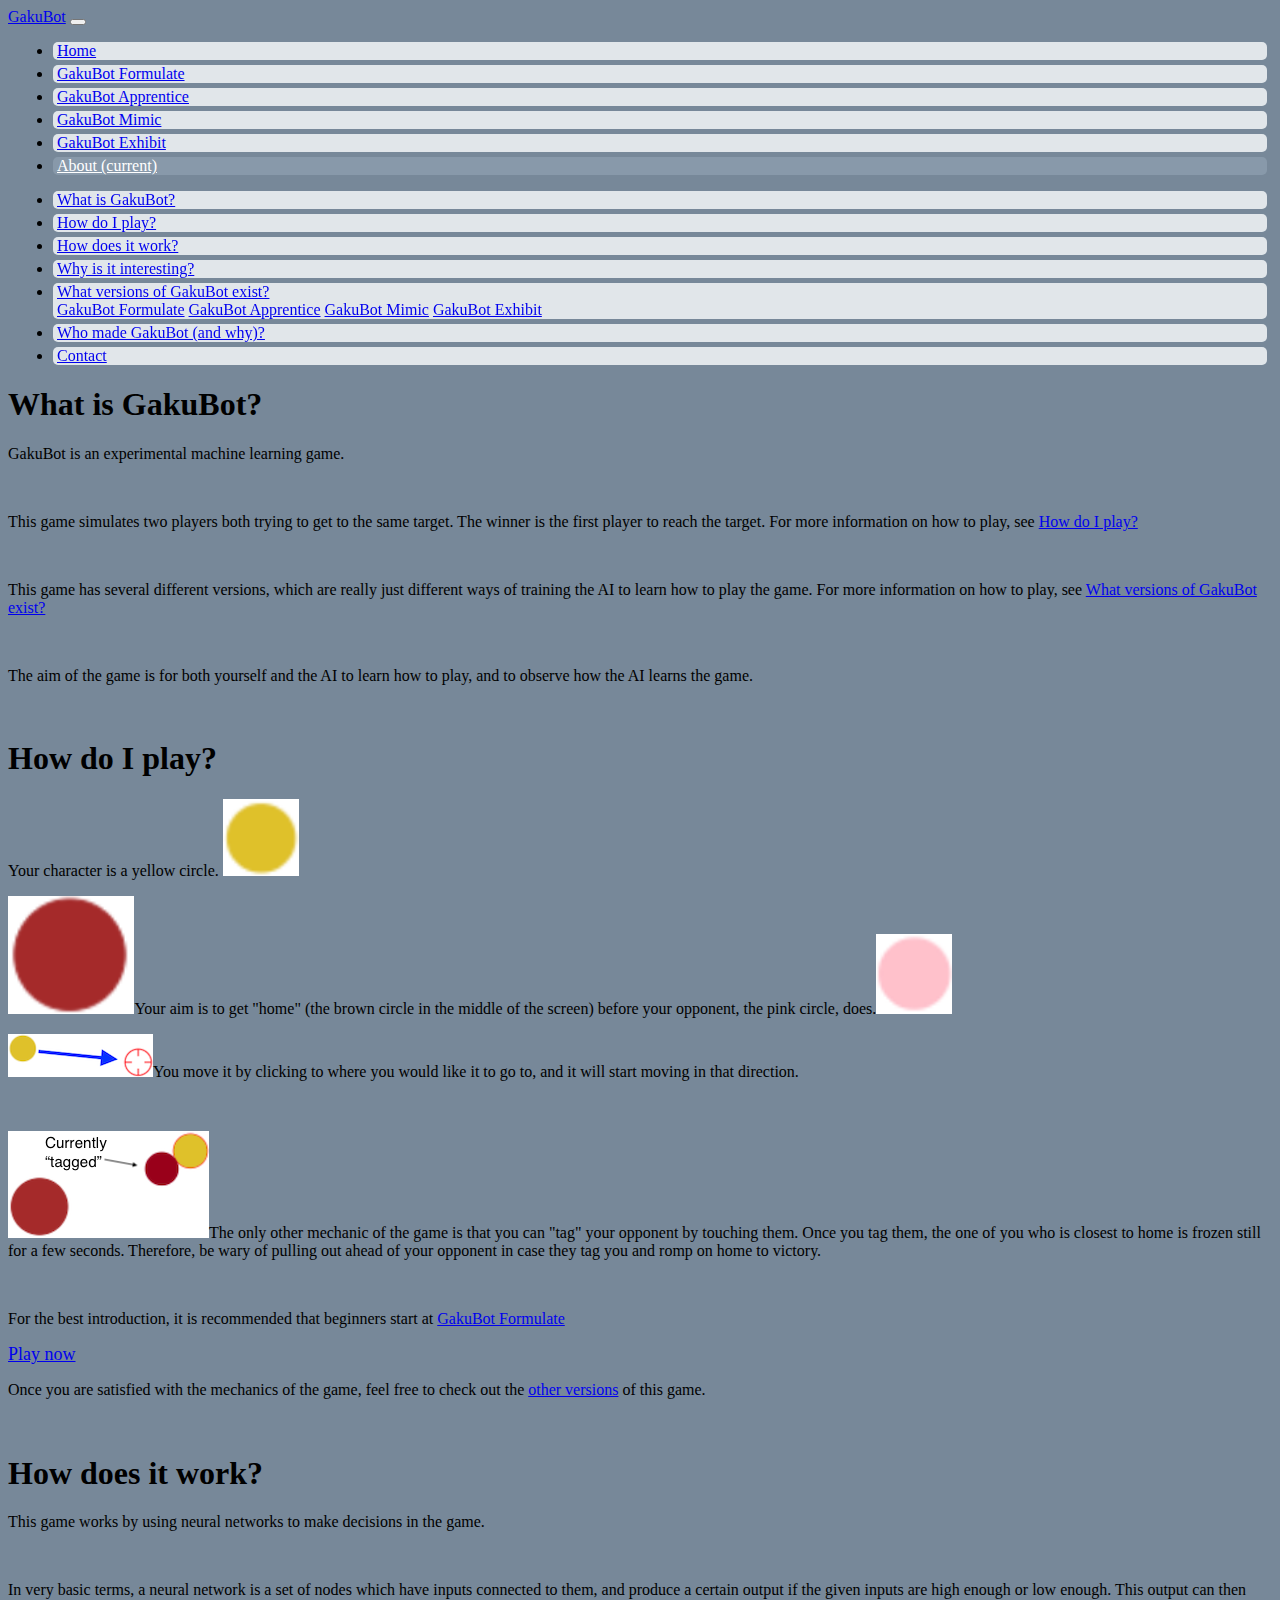
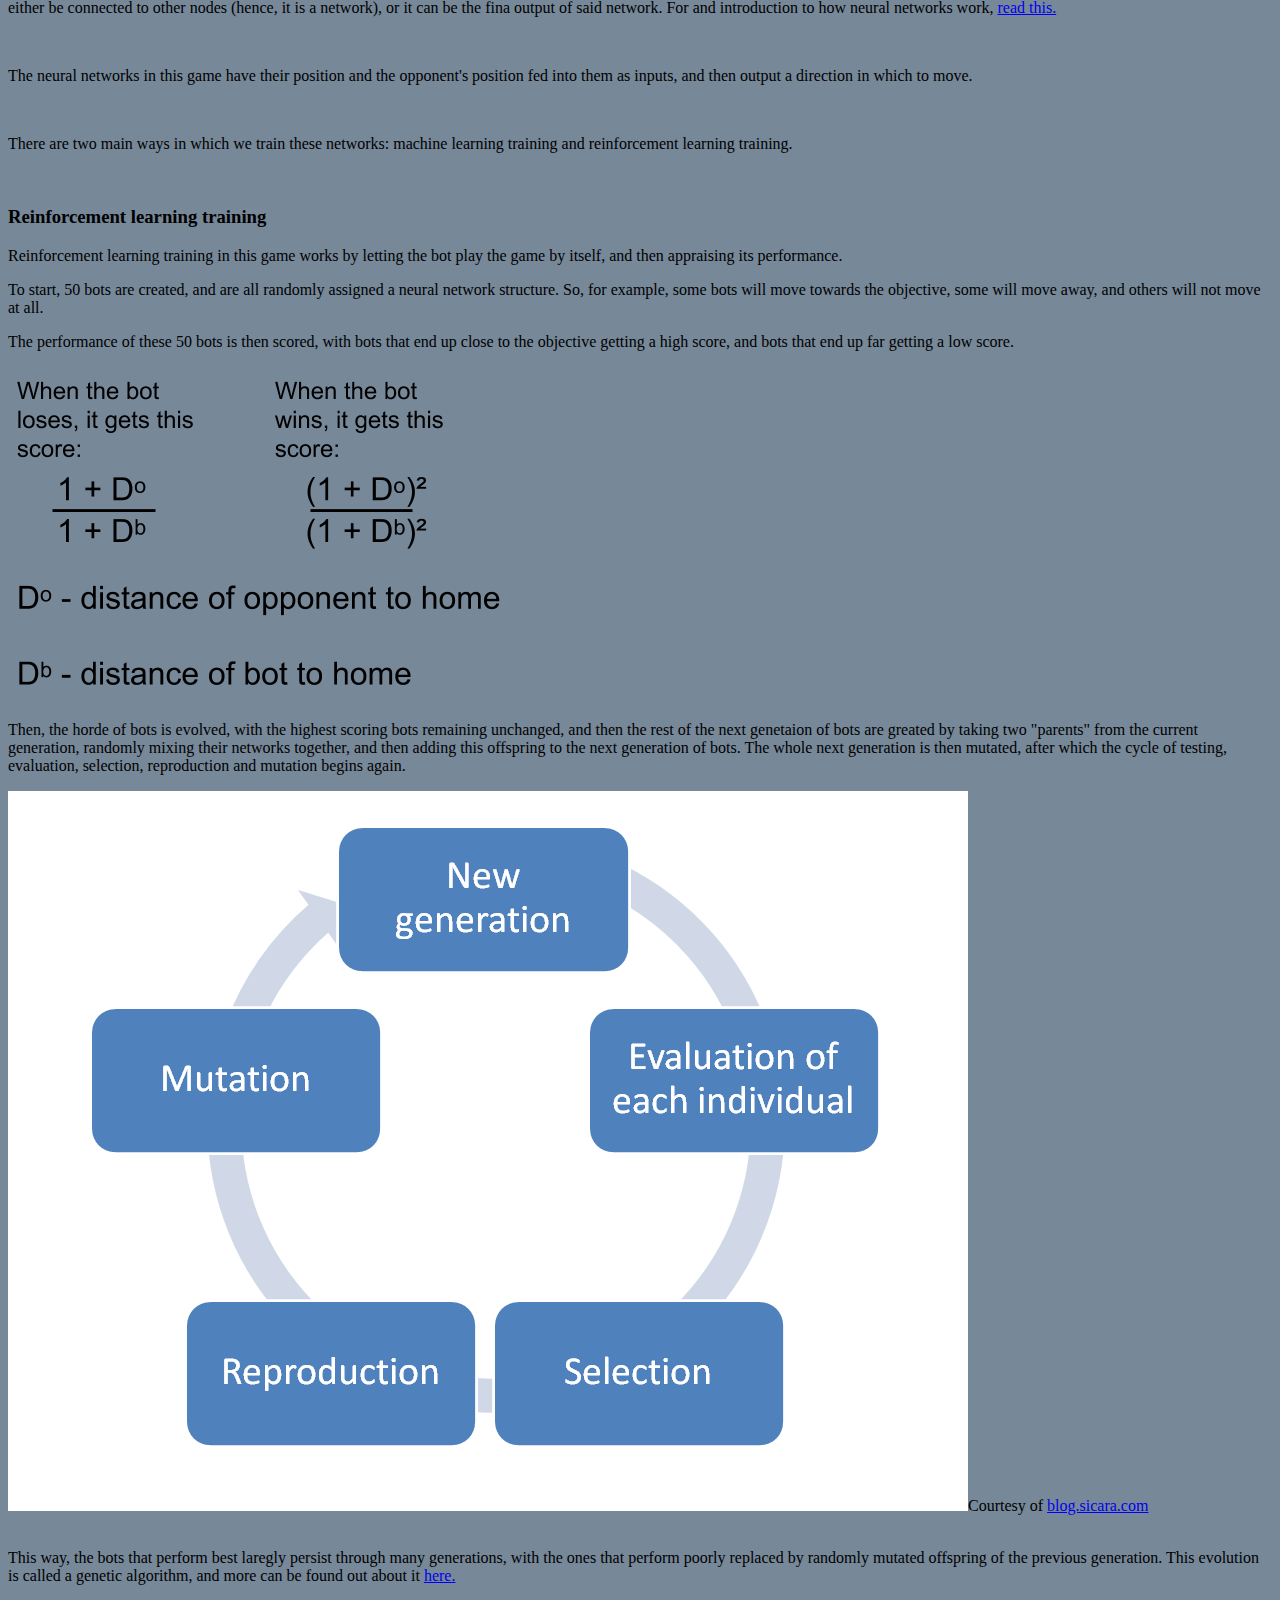
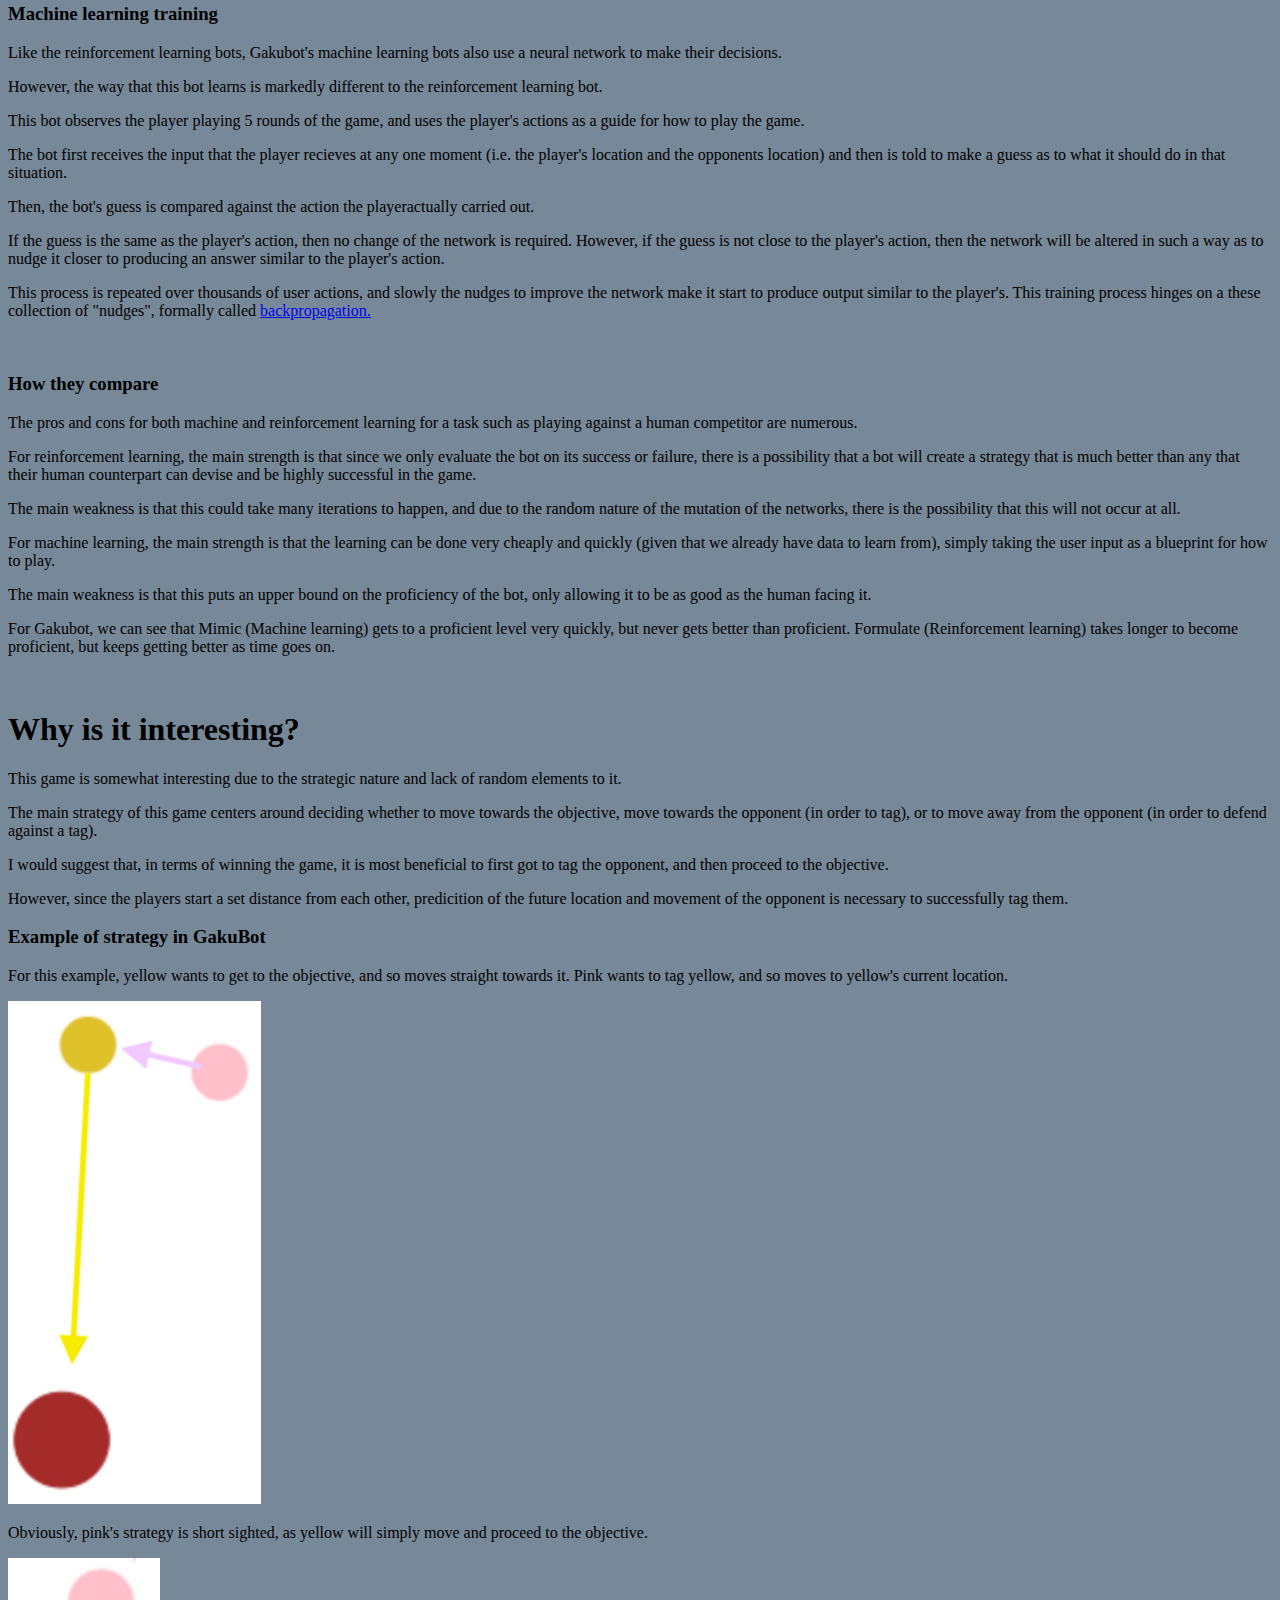
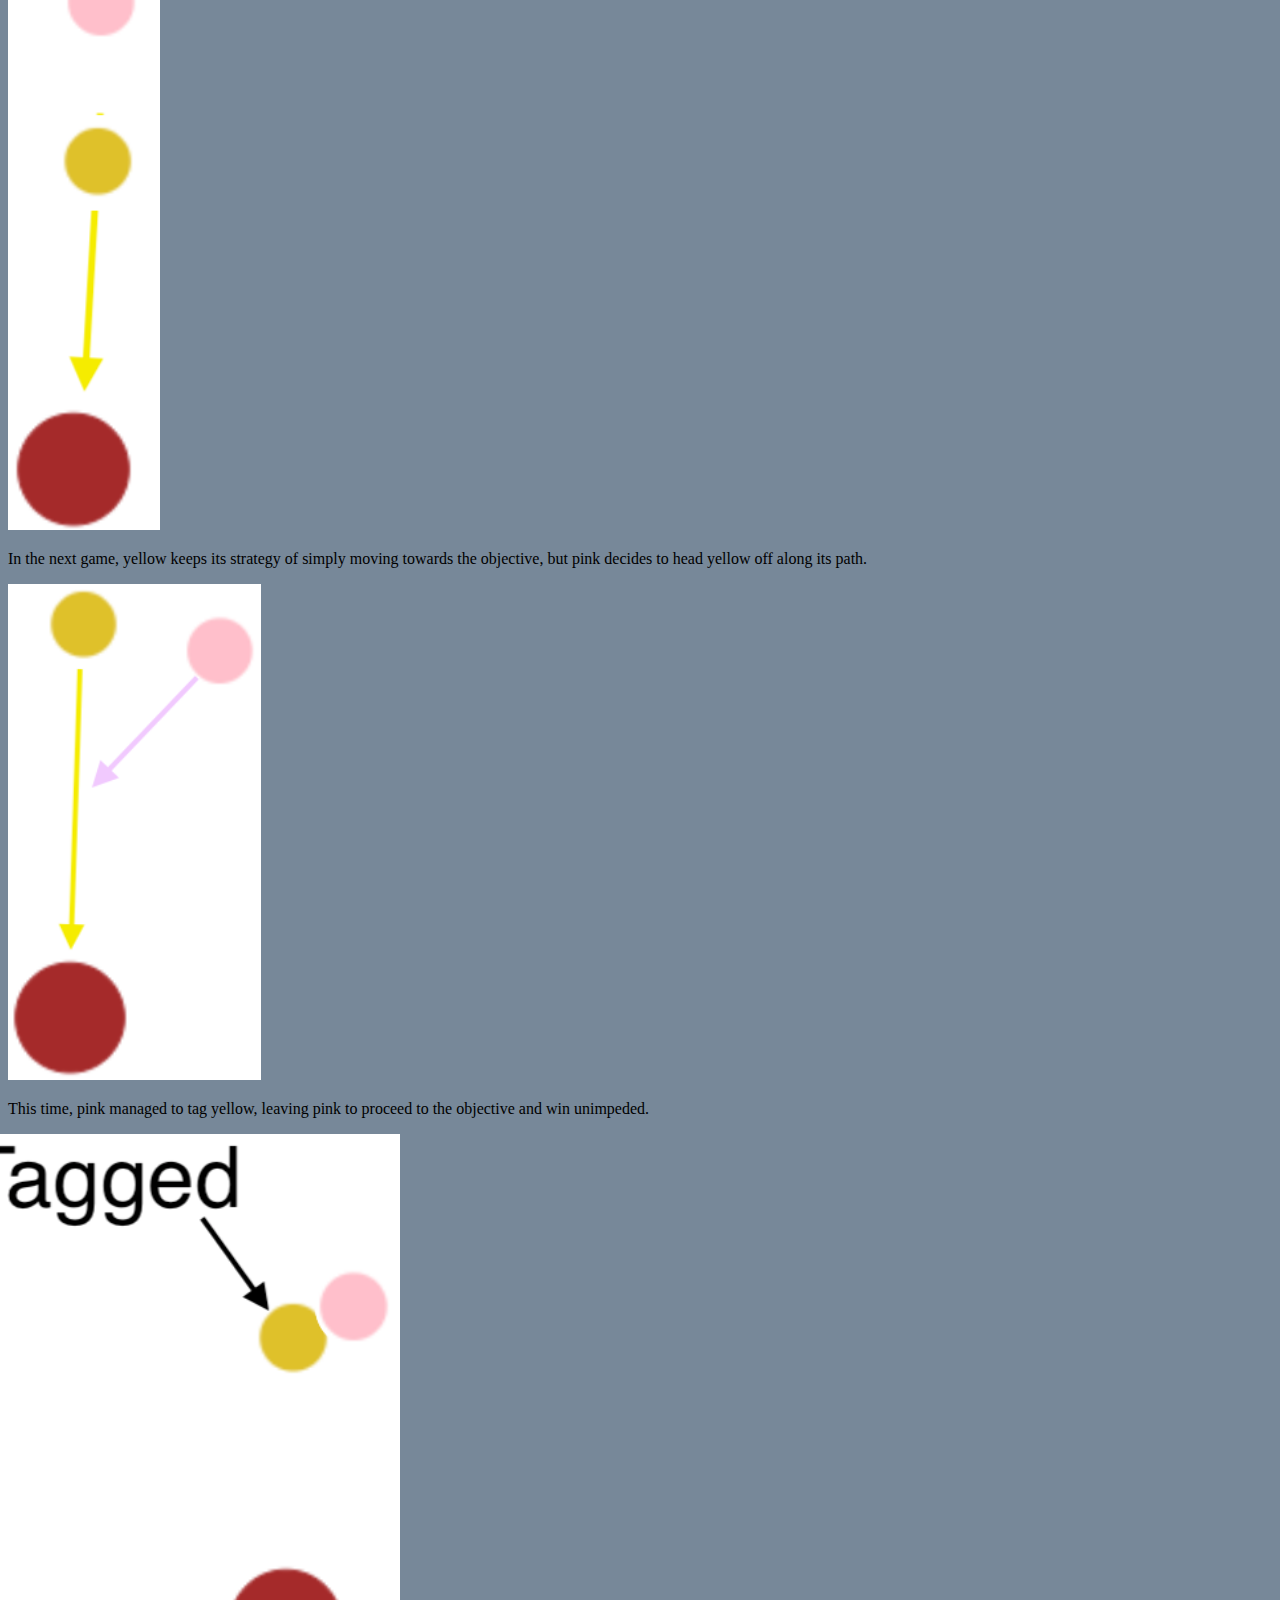
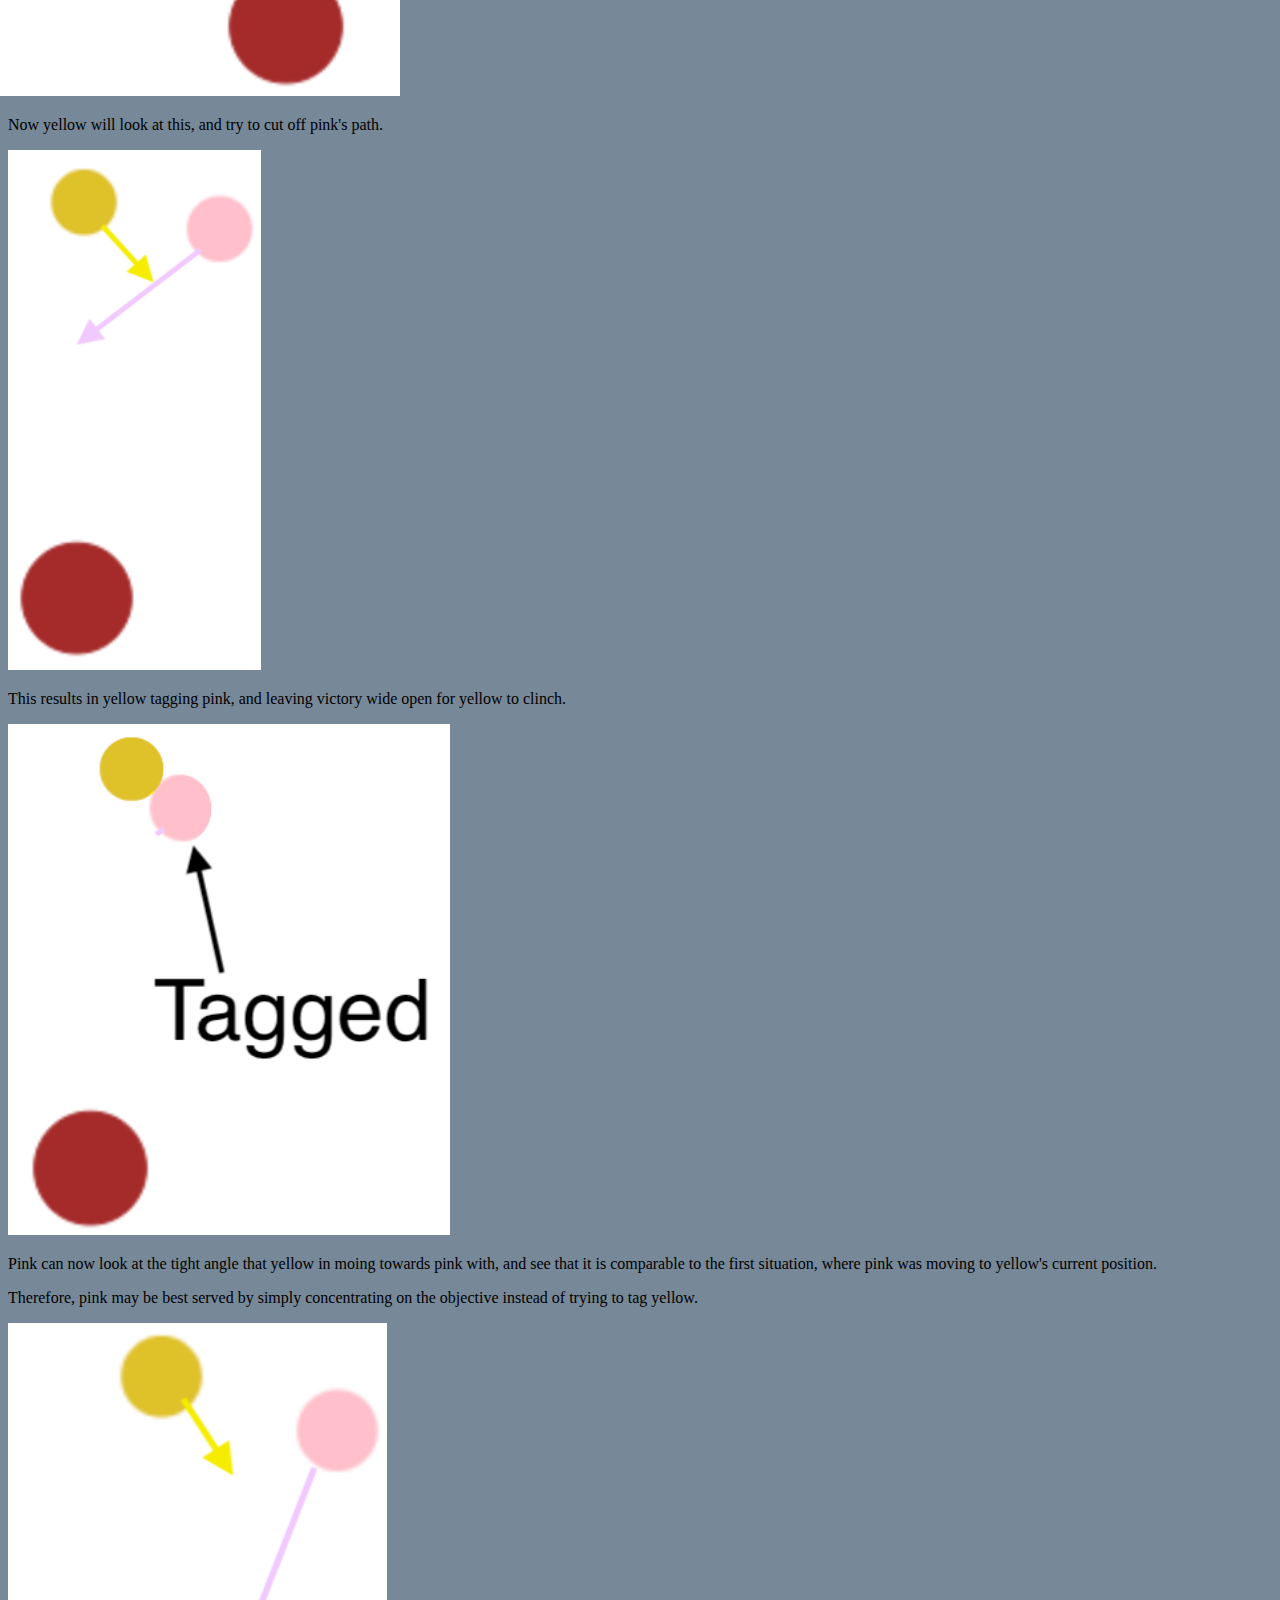
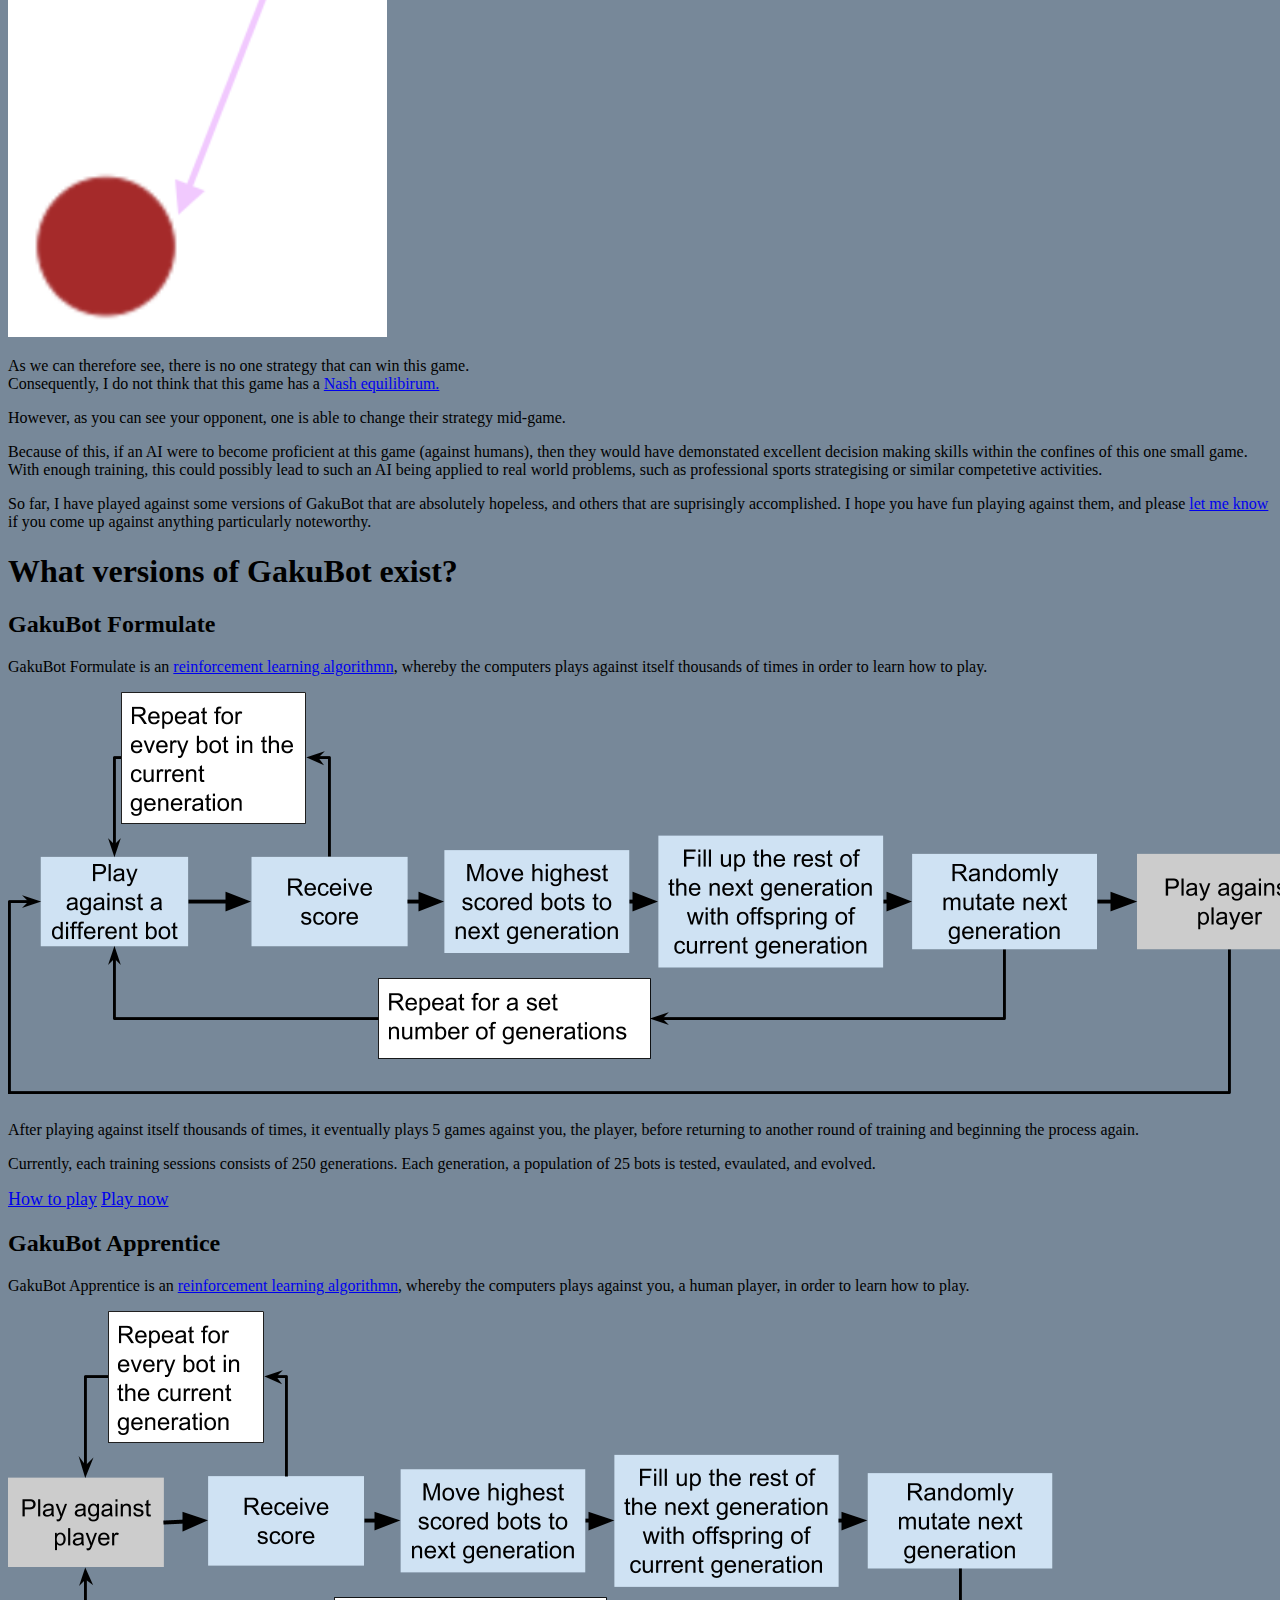
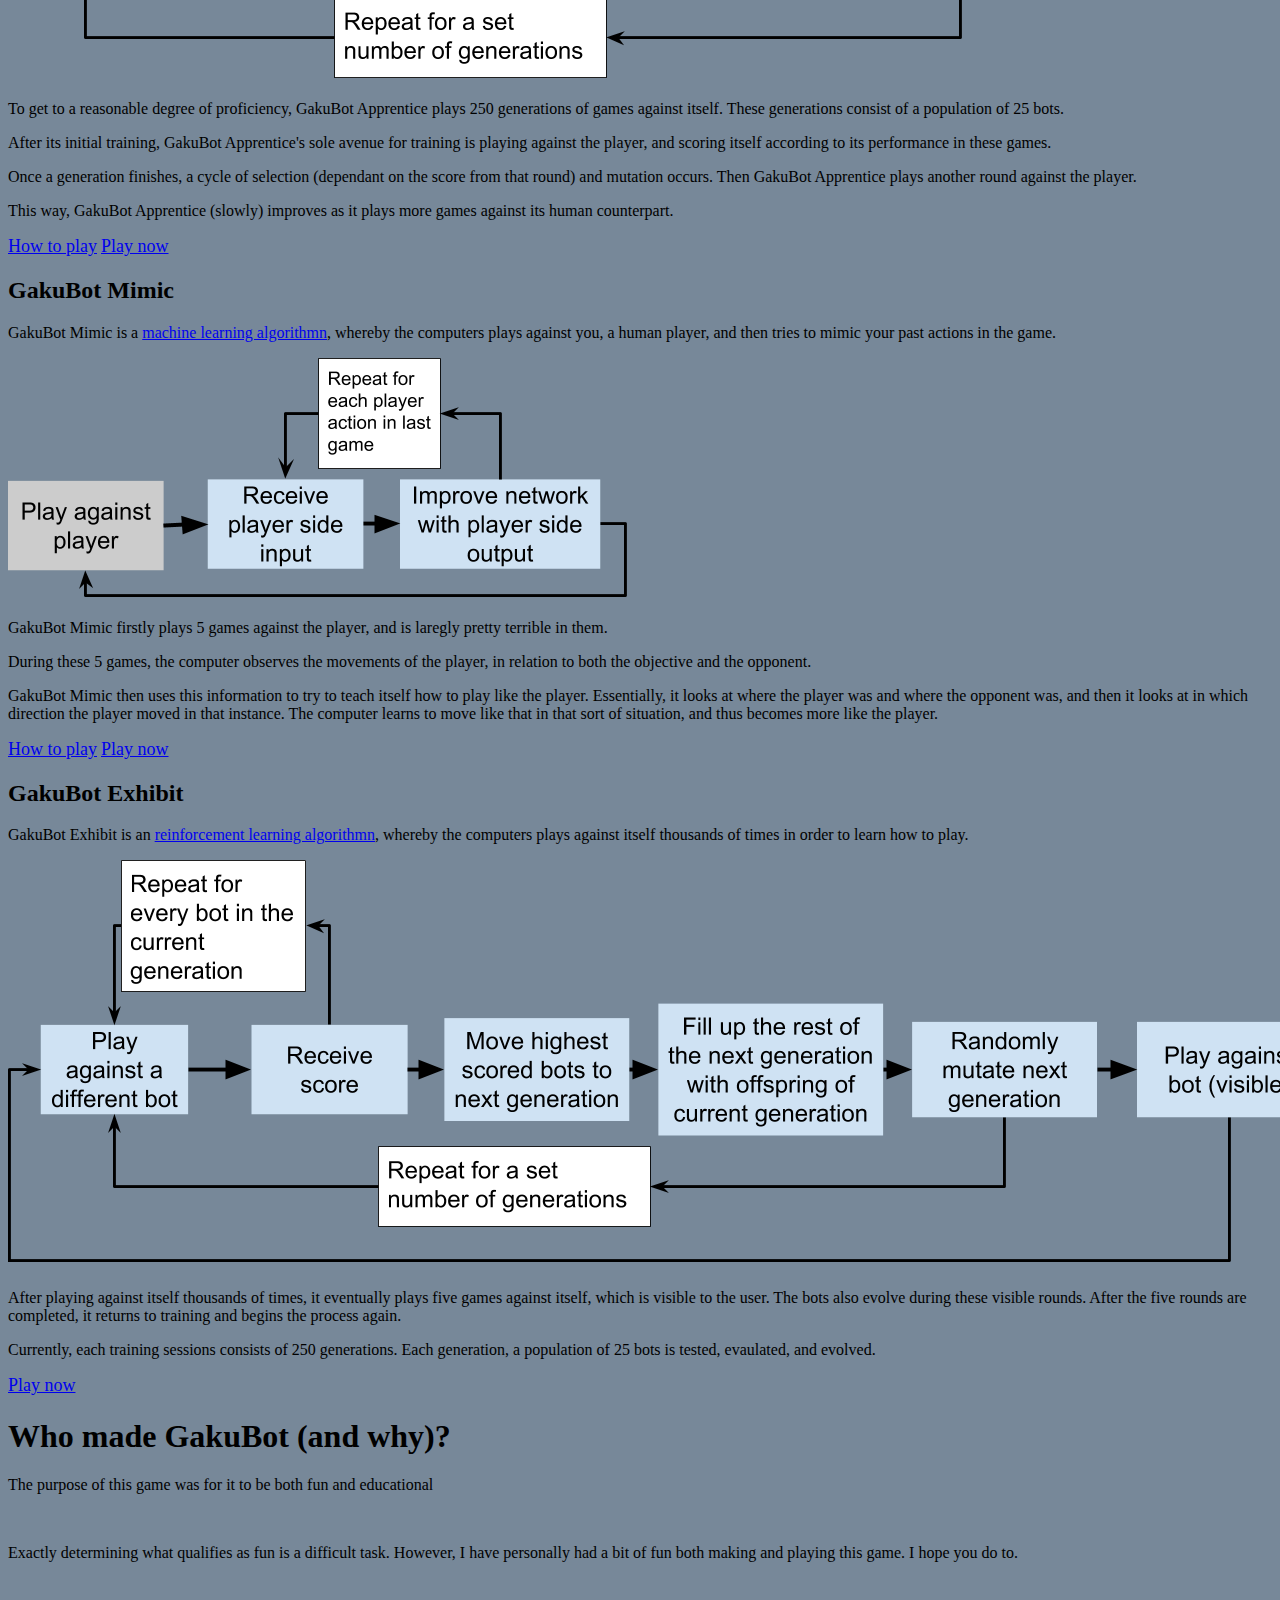
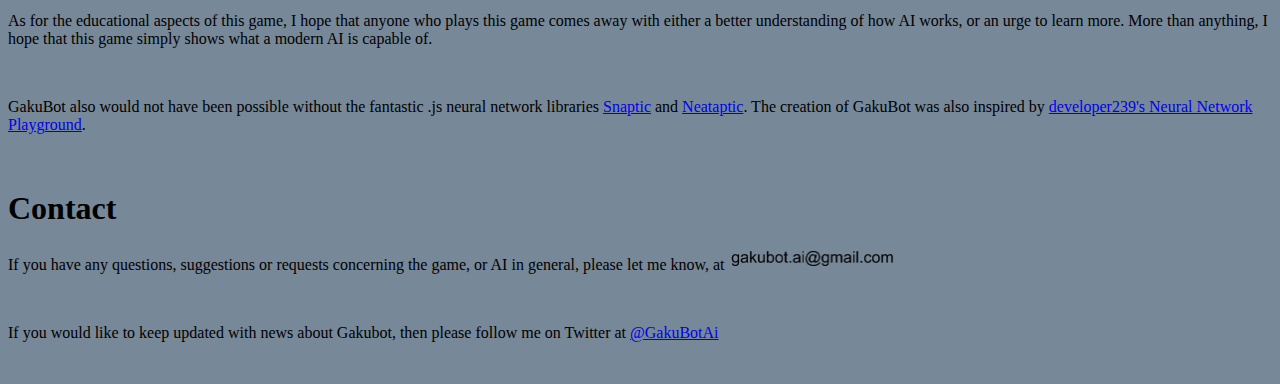
==== commit 98313085: "Update about.html" ====
--- a/about.html
+++ b/about.html
@@ -163,29 +163,30 @@
         <p>This game works by using neural networks to make decisions in the game.</p><br>
         <p>In very basic terms, a neural network is a set of nodes which have inputs connected to them, and produce a certain output if the given inputs are high enough or low enough. This output can then either be connected to other nodes (hence, it is a network), or it can be the fina output of said network. For and introduction to how neural networks work, <a href="https://ujjwalkarn.me/2016/08/09/quick-intro-neural-networks/">read this.</a></p><br>
         <p>The neural networks in this game have their position and the opponent's position fed into them as inputs, and then output a direction in which to move.</p><br>
-        <p>There are two main ways in which we train these networks: supervised training and unsupervised training.</p><br>
-        <h3 id="unsupervised-learning">Unsupervised training</h3>
-        <p>Unsupervised training in this game works by letting the bot play the game by itself, and then appraising its performance.</p>
+        <p>There are two main ways in which we train these networks: machine learning training and reinforcement learning training.</p><br>
+        <h3 id="unsupervised-learning">Reinforcement learning training</h3>
+        <p>Reinforcement learning training in this game works by letting the bot play the game by itself, and then appraising its performance.</p>
         <p>To start, 50 bots are created, and are all randomly assigned a neural network structure. So, for example, some bots will move towards the objective, some will move away, and others will not move at all.</p>
         <p>The performance of these 50 bots is then scored, with bots that end up close to the objective getting a high score, and bots that end up far getting a low score.</p>
         <div class="m-auto w-100 my-3"><div class="w-75 text-center m-auto my-3" ><img class="w-100 my-3 mb-5" src="images/score.png" alt="How the bots are scored"></div></div>
         <p>Then, the horde of bots is evolved, with the highest scoring bots remaining unchanged, and then the rest of the next genetaion of bots are greated by taking two "parents" from the current generation, randomly mixing their networks together, and then adding this offspring to the next generation of bots. The whole next generation is then mutated, after which the cycle of testing, evaluation, selection, reproduction and mutation begins again.</p>
         <div class="m-auto w-100"><div class="m-auto w-75 text-center font-weight-light" ><img class="w-100" src="images/genetic.png" alt="The cycle of a genetic algorithm">Courtesy of <a href="https://blog.sicara.com/getting-started-genetic-algorithms-python-tutorial-81ffa1dd72f9">blog.sicara.com</a></div></div><br>
         <p>This way, the bots that perform best laregly persist through many generations, with the ones that perform poorly replaced by randomly mutated offspring of the previous generation. This evolution is called a genetic algorithm, and more can be found out about it <a href="https://blog.sicara.com/getting-started-genetic-algorithms-python-tutorial-81ffa1dd72f9">here.</a></p>
-        <h3 id="supervised-learning">Supervised training</h3>
-        <p>Like the unsupervised learning bots, Gakubot's supervised learning bots also use a neural network to make their decisions.</p>
-        <p>However, the way that this bot learns is markedly different to the unsupervised learning bot.</p>
+        <h3 id="supervised-learning">Machine learning training</h3>
+        <p>Like the reinforcement learning bots, Gakubot's machine learning bots also use a neural network to make their decisions.</p>
+        <p>However, the way that this bot learns is markedly different to the reinforcement learning bot.</p>
         <p>This bot observes the player playing 5 rounds of the game, and uses the player's actions as a guide for how to play the game.</p>
         <p>The bot first receives the input that the player recieves at any one moment (i.e. the player's location and the opponents location) and then is told to make a guess as to what it should do in that situation.</p>
         <p>Then, the bot's guess is compared against the action the playeractually carried out.</p>
         <p>If the guess is the same as the player's action, then no change of the network is required. However, if the guess is not close to the player's action, then the network will be altered in such a way as to nudge it closer to producing an answer similar to the player's action.</p>
-        <p>This process is repeated over thousands of user actions, and slowly the nudges to improve the network make it start to produce output similar to the player's. This process is called <a href="https://brilliant.org/wiki/backpropagation/">backpropagation.</a></p><br>
+        <p>This process is repeated over thousands of user actions, and slowly the nudges to improve the network make it start to produce output similar to the player's. This training process hinges on a these collection of "nudges", formally called <a href="https://brilliant.org/wiki/backpropagation/">backpropagation.</a></p><br>
         <h3>How they compare</h3>
-        <p>The pros and cons for both supervised and unsupervised learning for a task such as playing against a human competitor are numerous.</p>
-        <p>For unsupervised learning, the main strength is that there is a possibility that a bot will create a strategy that is much better than any that their human counterpart can devise, and be highly successful in the game.</p>
+        <p>The pros and cons for both machine and reinforcement learning for a task such as playing against a human competitor are numerous.</p>
+        <p>For reinforcement learning, the main strength is that since we only evaluate the bot on its success or failure, there is a possibility that a bot will create a strategy that is much better than any that their human counterpart can devise and be highly successful in the game.</p>
         <p>The main weakness is that this could take many iterations to happen, and due to the random nature of the mutation of the networks, there is the possibility that this will not occur at all.</p>
-        <p>For supervised learning, the main strength is that the learning can be done very cheaply and quickly, simply taking the user input as a blueprint for how to play.</p>
-        <p>The main weakness is that this puts an upper bound on the proficiency of the bot, only allowing it to be as good as the human facing it.</p><br>
+        <p>For machine learning, the main strength is that the learning can be done very cheaply and quickly (given that we already have data to learn from), simply taking the user input as a blueprint for how to play.</p>
+        <p>The main weakness is that this puts an upper bound on the proficiency of the bot, only allowing it to be as good as the human facing it.</p>
+        <p>For Gakubot, we can see that Mimic (Machine learning) gets to a proficient level very quickly, but never gets better than proficient. Formulate (Reinforcement learning) takes longer to become proficient, but keeps getting better as time goes on.</p><br>
 
       </div>
       <div id="why-is-it-interesting" class="card mb-4 p-3">
@@ -233,7 +234,7 @@
         <h1>What versions of GakuBot exist?</h1>
         <div id="gb-formulate" class="mb-4 p-3">
           <h2>GakuBot Formulate</h2>
-          <p>GakuBot Formulate is an <a href="#unsupervised-learning">unsupervised learning algorithmn</a>, whereby the computers plays against itself thousands of times in order to learn how to play.</p>
+          <p>GakuBot Formulate is an <a href="#unsupervised-learning">reinforcement learning algorithmn</a>, whereby the computers plays against itself thousands of times in order to learn how to play.</p>
           <img class="w-100" src="images/GBFormulate.png" alt="How GakuBot Formulate works">
           <p>After playing against itself thousands of times, it eventually plays 5 games against you, the player, before returning to another round of training and beginning the process again.</p>
           <p>Currently, each training sessions consists of 250 generations. Each generation, a population of 25 bots is tested, evaulated, and evolved.</p>
@@ -242,7 +243,7 @@
         </div>
         <div id="gb-apprentice" class="mb-4 p-3">
           <h2>GakuBot Apprentice</h2>
-          <p>GakuBot Apprentice is an <a href="#unsupervised-learning">unsupervised learning algorithmn</a>, whereby the computers plays against you, a human player, in order to learn how to play.</p>
+          <p>GakuBot Apprentice is an <a href="#unsupervised-learning">reinforcement learning algorithmn</a>, whereby the computers plays against you, a human player, in order to learn how to play.</p>
           <img class="w-100" src="images/GBApprentice.png" alt="How GakuBot Apprentice works">
           <p>To get to a reasonable degree of proficiency, GakuBot Apprentice plays 250 generations of games against itself. These generations consist of a population of 25 bots.</p>
           <p>After its initial training, GakuBot Apprentice's sole avenue for training is playing against the player, and scoring itself according to its performance in these games.</p>
@@ -253,7 +254,7 @@
         </div>
         <div id="gb-mimic" class="mb-4 p-3">
           <h2>GakuBot Mimic</h2>
-          <p>GakuBot Mimic is a <a href="#supervised-learning">supervised learning algorithmn</a>, whereby the computers plays against you, a human player, and then tries to mimic your past actions in the game.</p>
+          <p>GakuBot Mimic is a <a href="#supervised-learning">machine learning algorithmn</a>, whereby the computers plays against you, a human player, and then tries to mimic your past actions in the game.</p>
           <div class="w-50 m-auto"><img class="w-100" src="images/GBMimic.png" alt="How GakuBot Mimic works"></div>
           <p>GakuBot Mimic firstly plays 5 games against the player, and is laregly pretty terrible in them.</p>
           <p>During these 5 games, the computer observes the movements of the player, in relation to both the objective and the opponent.</p>
@@ -263,7 +264,7 @@
         </div>
         <div id="gb-exhibit" class="mb-4 p-3">
           <h2>GakuBot Exhibit</h2>
-          <p>GakuBot Exhibit is an <a href="#unsupervised-learning">unsupervised learning algorithmn</a>, whereby the computers plays against itself thousands of times in order to learn how to play.</p>
+          <p>GakuBot Exhibit is an <a href="#unsupervised-learning">reinforcement learning algorithmn</a>, whereby the computers plays against itself thousands of times in order to learn how to play.</p>
           <img class="w-100" src="images/GBExhibit.png" alt="How GakuBot Exhibit works">
           <p>After playing against itself thousands of times, it eventually plays five games against itself, which is visible to the user. The bots also evolve during these visible rounds. After the five rounds are completed, it returns to training and begins the process again.</p>
           <p>Currently, each training sessions consists of 250 generations. Each generation, a population of 25 bots is tested, evaulated, and evolved.</p>
@@ -286,8 +287,8 @@
   </div>
 </div>
 
-  <script src="https://code.jquery.com/jquery-3.3.1.slim.min.js"></script>
-  <script src="https://cdnjs.cloudflare.com/ajax/libs/popper.js/1.14.0/umd/popper.min.js" integrity="sha384-cs/chFZiN24E4KMATLdqdvsezGxaGsi4hLGOzlXwp5UZB1LY//20VyM2taTB4QvJ" crossorigin="anonymous"></script>
-  <script src="https://stackpath.bootstrapcdn.com/bootstrap/4.1.0/js/bootstrap.min.js" integrity="sha384-uefMccjFJAIv6A+rW+L4AHf99KvxDjWSu1z9VI8SKNVmz4sk7buKt/6v9KI65qnm" crossorigin="anonymous"></script>
-</body>
+  <script src="js_dependencies/jquery/jquery.js"></script>
+  <script src="js_dependencies/popper/popper.js"></script>
+  <script src="js_dependencies/bootstrap/bootstrap.js"></script>
+ </body>
 </html>
